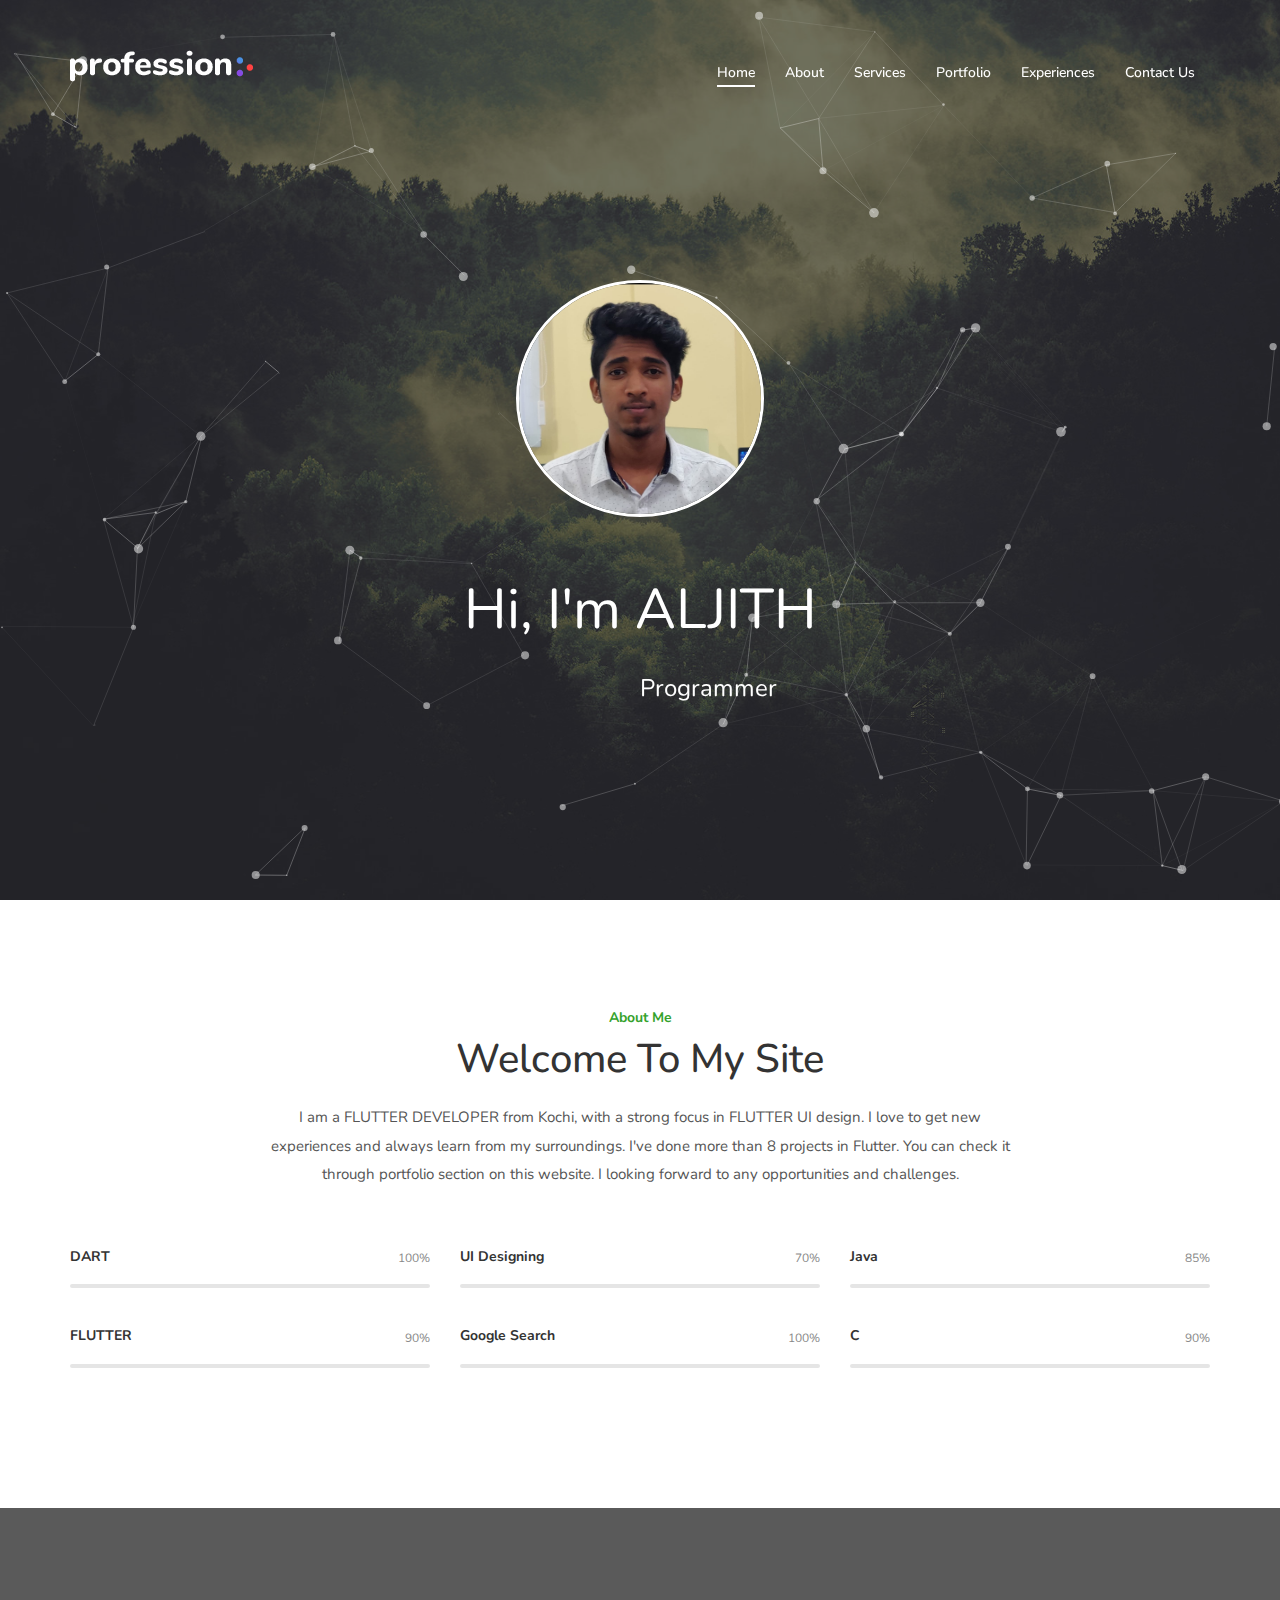
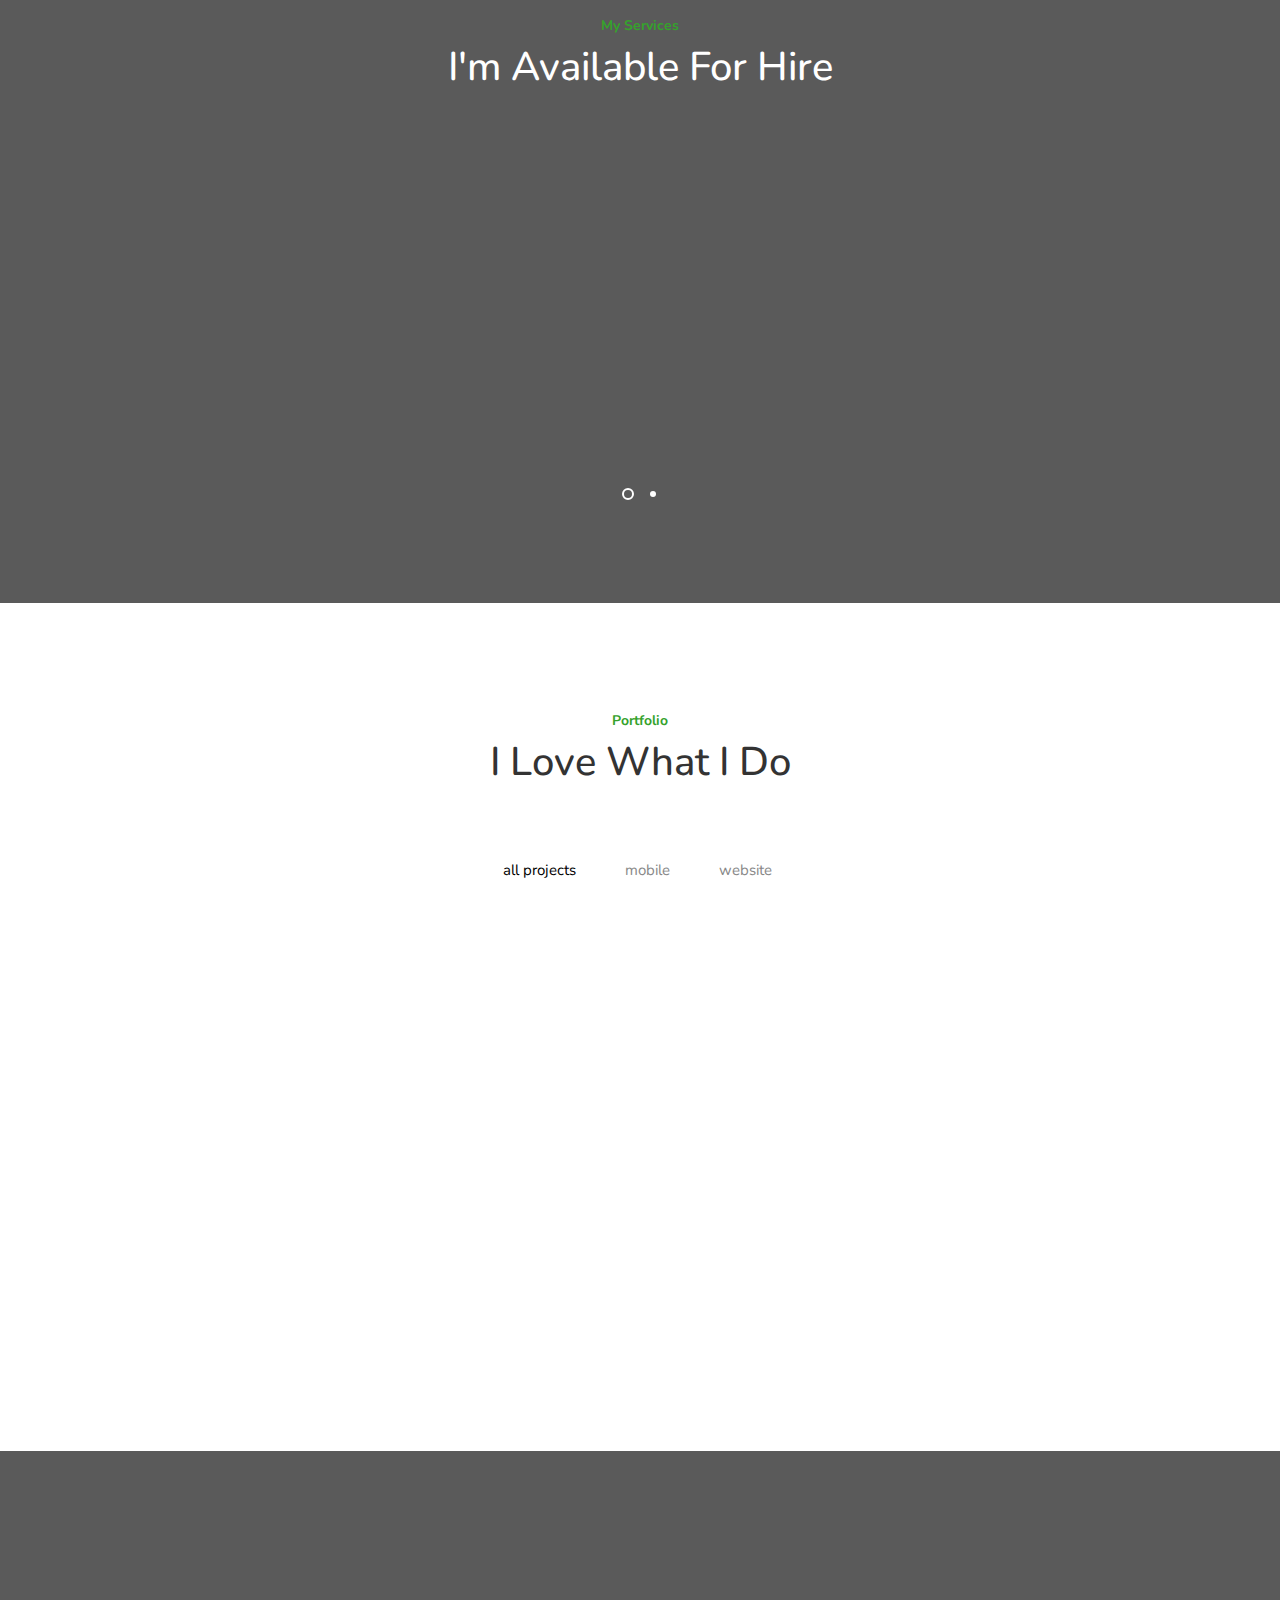
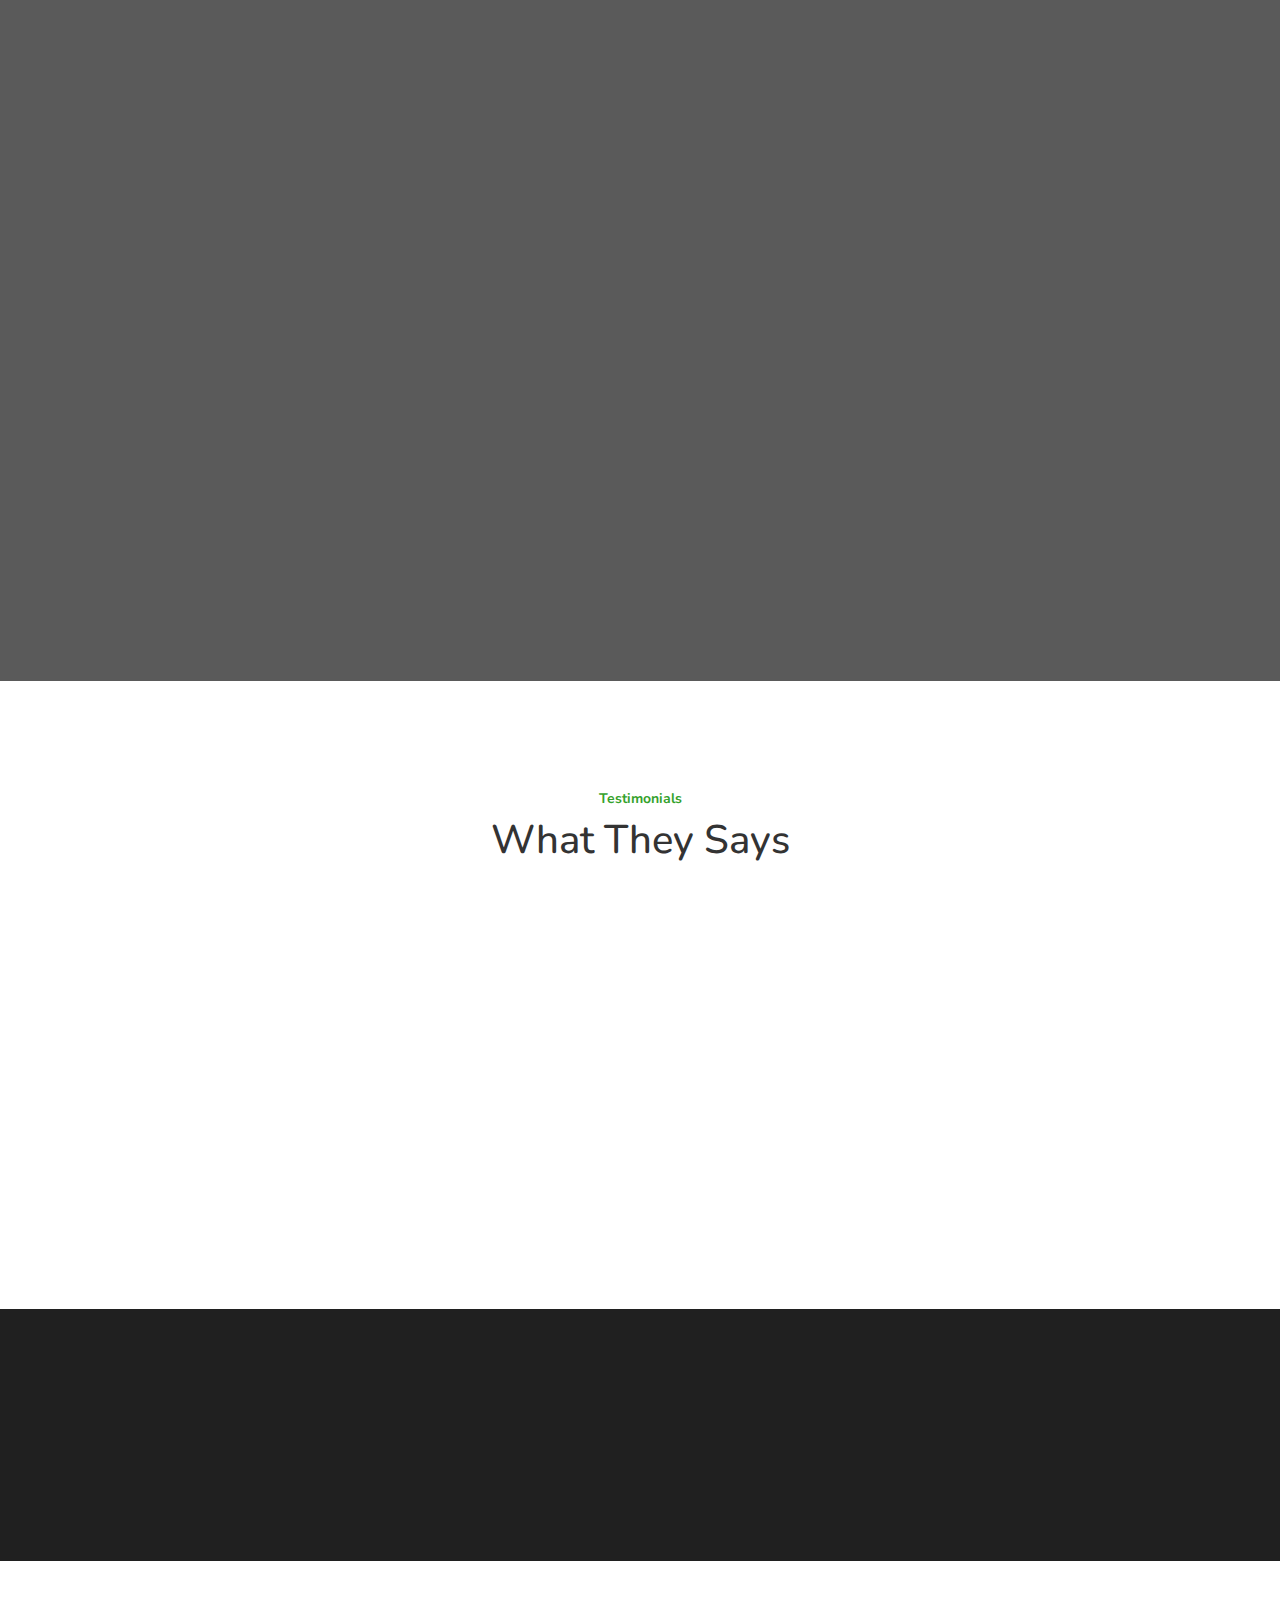
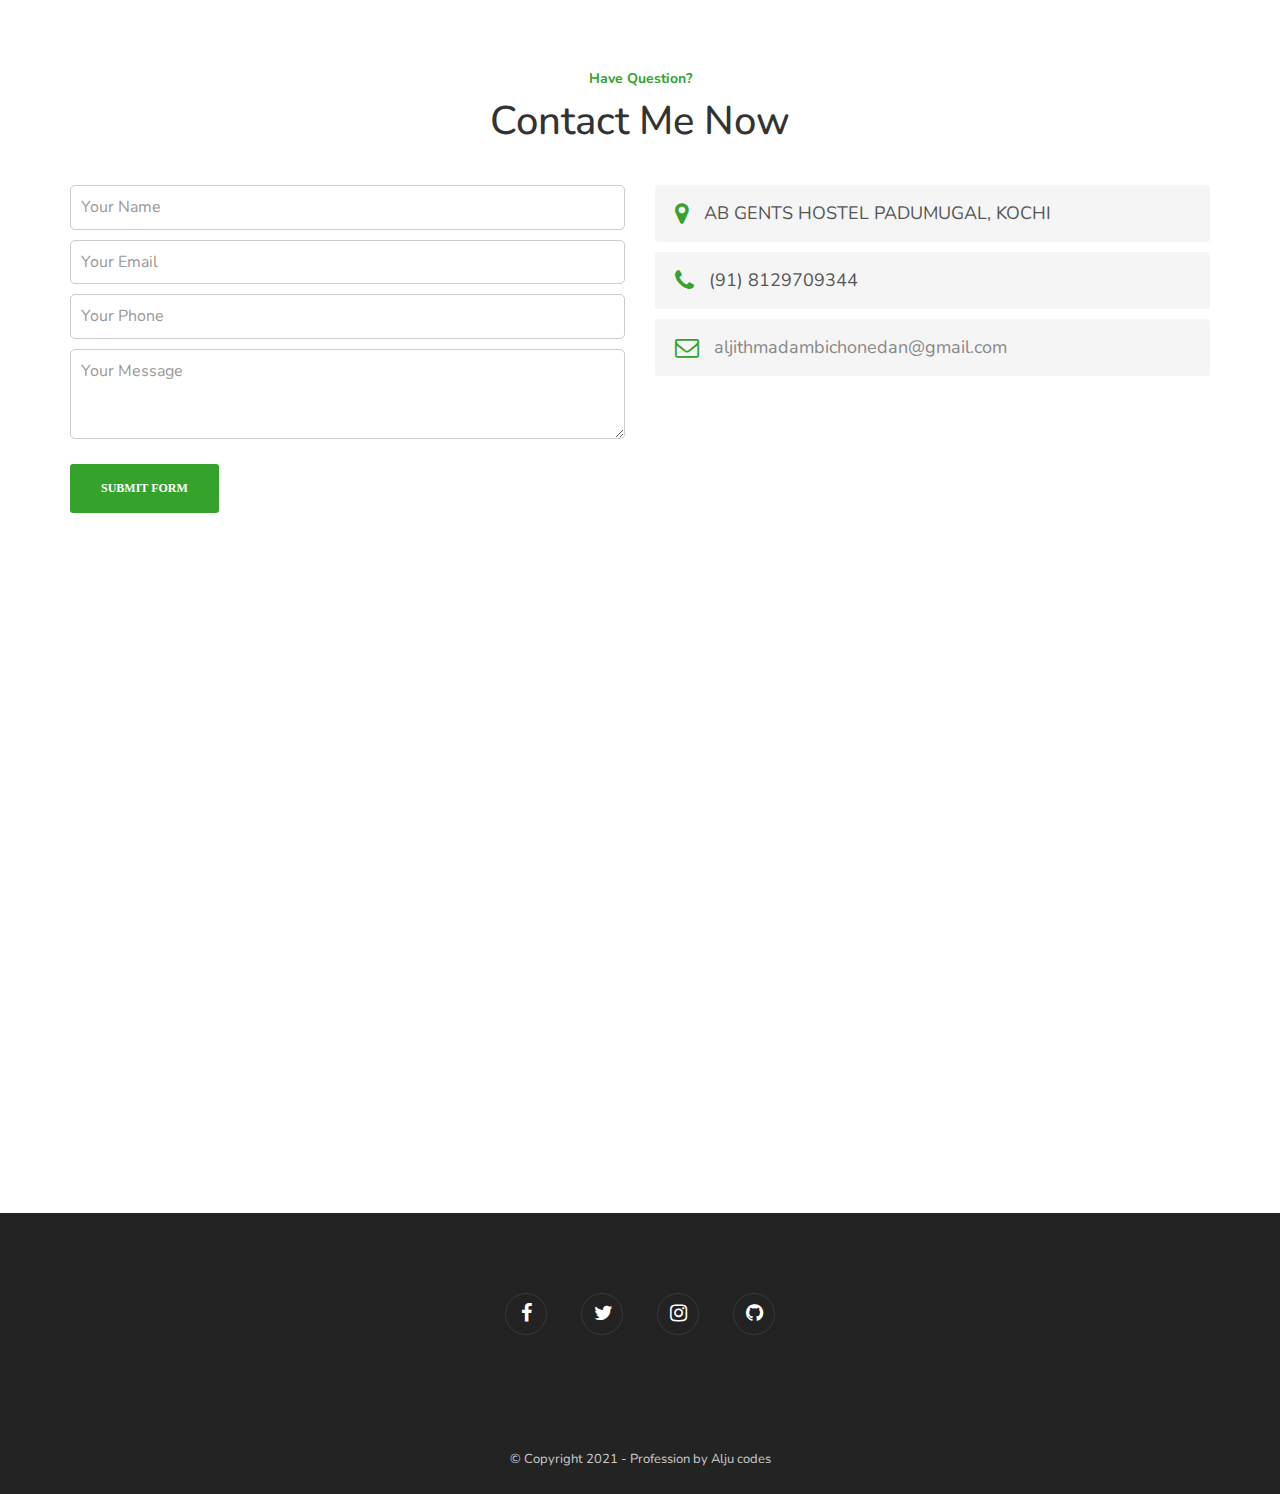
==== index.html @ 0efe213b "first commit" ====
<!DOCTYPE html>
<html lang="en">


<!-- Mirrored from www.designesia.com/themes/profession/index-2-particle.html by HTTrack Website Copier/3.x [XR&CO'2014], Wed, 29 Dec 2021 04:42:11 GMT -->

<head>
    <meta charset="utf-8">
    <title>Alju Codes</title>
    <link rel="shortcut-icon" href="favicon.ico">
    <meta name="viewport" content="width=device-width, initial-scale=1.0">
    <meta name="description" content="Profession is Personal Portfolio Template">
    <meta name="keywords"
        content="business, clean, contact form, corporate, cv, light, minimalist, modern, personal, personal profile, portfolio, resume, vcard, virtual card">
    <meta name="author" content="">
    <script src="formscript.js"></script>

    <!--[if lt IE 9]>
	<script src="js/html5shiv.js"></script>
	<![endif]-->

    <!-- CSS Files
    ================================================== -->
    <link rel="stylesheet" href="css/bootstrap.css" type="text/css">
    <link rel="stylesheet" href="css/animate.css" type="text/css">
    <link rel="stylesheet" href="css/owl.carousel.css" type="text/css">
    <link rel="stylesheet" href="css/magnific-popup.css" type="text/css">
    <link rel="stylesheet" href="css/style.css" type="text/css">

    <!-- background -->
    <link rel="stylesheet" href="css/bg.css" type="text/css">

    <!-- color scheme -->
    <link rel="stylesheet" href="css/colors/scheme-5.css" type="text/css">
</head>

<body id="homepage">

    <div id="wrapper">

        <!-- header begin -->
        <header>

            <div class="container">
                <div class="row">
                    <div class="col-md-12">
                        <!-- logo begin -->
                        <div id="logo">
                            <a href="#wrapper">
                                <img class="logo" src="images/logo-light.png" alt="">
                                <img class="logo-2" src="images/logo-dark.png" alt="">
                            </a>
                        </div>
                        <!-- logo close -->

                        <!-- small button begin -->
                        <span id="menu-btn"></span>
                        <!-- small button close -->

                        <!-- mainmenu begin -->
                        <nav>
                            <ul id="mainmenu">
                                <li><a class="active" href="#top">Home<span></span></a></li>
                                <li><a href="#section-about">About<span></span></a></li>
                                <li><a href="#section-services">Services<span></span></a></li>
                                <li><a href="#section-portfolio">Portfolio<span></span></a></li>
                                <li><a href="#section-experiences">Experiences<span></span></a></li>
                                <li><a href="#section-contact">Contact Us<span></span></a></li>
                            </ul>
                        </nav>

                    </div>
                    <!-- mainmenu close -->

                </div>
            </div>
        </header>
        <!-- header close -->

        <!-- content begin -->
        <div id="content" class="no-bottom no-top">
            <div id="top"></div>

            <!-- section begin -->
            <section id="section-hero-2" class="full-height relative no-top no-bottom text-light"
                data-stellar-background-ratio=".2">
                <div id="particles-js"></div>
                <div class="overlay-bg t50">
                    <div class="center-y fadeScroll relative text-center" data-scroll-speed="4">
                        <div class="container">
                            <div class="row">
                                <div class="col-md-8 col-md-offset-2">
                                    <div class="spacer-double"></div>
                                    <img src="images/misc/pic-profile-1.jpg" style="    height: 237px;
                                    width: 248px;" class="img-profile img-circle" alt="">
                                    <div class="spacer-double"></div>
                                    <h1 class="big">Hi, I'm ALJITH</h1>
                                    <div class="h2_s1 text-white mt10">
                                        <div class="typed-strings">

                                            <p>Programmer</p>

                                        </div>
                                        <!-- <div class="typed"></div> -->
                                    </div>
                                </div>
                            </div>
                        </div>
                    </div>
                </div>
            </section>
            <!-- section close -->

            <!-- skill percentage -->
            <!-- section begin -->
            <section id="section-about">
                <div class="container relative">
                    <div class="row">
                        <div class="col-md-12 text-center">
                            <h5><span class="id-color">About Me</span></h5>
                            <h2>Welcome To My Site</h2>
                        </div>
                        <div class="col-md-8 col-md-offset-2 text-center">
                            <p>I am a FLUTTER DEVELOPER from Kochi, with a strong focus in FLUTTER UI design. I love to
                                get new experiences and always learn from my surroundings. I've done more than 8
                                projects in Flutter. You can check it through portfolio section on
                                this website. I looking forward to any opportunities and challenges. </p>
                        </div>
                    </div>

                    <div class="spacer-single"></div>

                    <div class="row">
                        <div class="col-md-4">
                            <div class="skill-bar style-2">
                                <h5>DART</h5>
                                <div class="de-progress">
                                    <div class="value"></div>
                                    <div class="progress-bar" data-value="100%">
                                    </div>
                                </div>
                            </div>

                            <div class="skill-bar style-2">
                                <h5>FLUTTER</h5>
                                <div class="de-progress">
                                    <div class="value"></div>
                                    <div class="progress-bar" data-value="90%">
                                    </div>
                                </div>
                            </div>

                        </div>

                        <div class="col-md-4">
                            <div class="skill-bar style-2">
                                <h5>UI Designing</h5>
                                <div class="de-progress">
                                    <div class="value"></div>
                                    <div class="progress-bar" data-value="70%">
                                    </div>
                                </div>
                            </div>

                            <div class="skill-bar style-2">
                                <h5>Google Search</h5>
                                <div class="de-progress">
                                    <div class="value"></div>
                                    <div class="progress-bar" data-value="100%">
                                    </div>
                                </div>
                            </div>

                        </div>

                        <div class="col-md-4">
                            <div class="skill-bar style-2">
                                <h5>Java</h5>
                                <div class="de-progress">
                                    <div class="value"></div>
                                    <div class="progress-bar" data-value="85%">
                                    </div>
                                </div>
                            </div>

                            <div class="skill-bar style-2">
                                <h5>C</h5>
                                <div class="de-progress">
                                    <div class="value"></div>
                                    <div class="progress-bar" data-value="90%">
                                    </div>
                                </div>
                            </div>

                        </div>
                    </div>
                </div>
            </section>
            <!-- section close -->
            <!-- what do i do  -->
            <!-- section begin -->
            <section id="section-services" class="no-top no-bottom text-light index-2"
                data-stellar-background-ratio=".2">
                <div class="overlay-solid">
                    <div class="overlay-bg t70">
                        <div class="container">

                            <div class="row">
                                <div class="col-md-12 text-center">
                                    <h5><span class="id-color">My Services</span></h5>
                                    <h2>I'm Available For Hire</h2>

                                    <div id="carousel-3" class="sequence" data-anim="fadeInUp">

                                        <!-- feature box begin -->
                                        <div class="feature-box col-md-4 carousel-item sq-item wow">
                                            <div class="inner">
                                                <i class="icon_lightbulb_alt id-color"></i>
                                                <div class="text">
                                                    <h3>Design</h3>
                                                    I try to make beautifull and user friendly UI design and i usualy
                                                    make a UI that even a illiterate person can use the apps without
                                                    confusion
                                                </div>
                                            </div>
                                        </div>
                                        <!-- feature box close -->

                                        <!-- feature box begin -->
                                        <div class="feature-box col-md-4 carousel-item sq-item wow">
                                            <div class="inner">
                                                <i class="icon_datareport id-color"></i>
                                                <div class="text">
                                                    <h3>Programming</h3>
                                                    Creating User Friendly apps with full feautres of a ios and androin
                                                    OS . Providing Google firestore service as a Backend to faster
                                                    Services
                                                </div>
                                            </div>
                                        </div>
                                        <!-- feature box close -->



                                        <!-- feature box begin -->
                                        <div class="feature-box col-md-4 carousel-item sq-item wow">
                                            <div class="inner">
                                                <i class="icon_tag_alt id-color"></i>
                                                <div class="text">
                                                    <h3>Branding</h3>
                                                    The influence of our Brand on kerala tech industry is pretty good .
                                                    we have strong instagram community . We will help you :)
                                                </div>
                                            </div>
                                        </div>
                                        <!-- feature box close -->

                                        <!-- feature box begin -->
                                        <div class="feature-box col-md-4 carousel-item sq-item wow">
                                            <div class="inner">
                                                <i class="icon_pencil-edit id-color"></i>
                                                <div class="text">
                                                    <h3>Development</h3>
                                                    Code we write will be documented enough . so that any other
                                                    progammers can read it and start editing in future use cases
                                                </div>
                                            </div>
                                        </div>
                                        <!-- feature box close -->

                                        <!-- feature box begin -->
                                        <div class="feature-box col-md-4 carousel-item sq-item wow">
                                            <div class="inner">
                                                <i class="icon_search id-color"></i>
                                                <div class="text">
                                                    <h3>SEO</h3>
                                                    SEO, practice of increasing the quantity and quality of traffic to
                                                    your website through organic search engine results
                                                </div>
                                            </div>
                                        </div>
                                        <!-- feature box close -->

                                    </div>
                                </div>
                            </div>
                        </div>
                    </div>
                </div>
            </section>
            <!-- section close -->

            <!-- section begin -->
            <section id="section-portfolio">
                <div class="container">

                    <!-- portfolio filter begin -->
                    <div class="row">

                        <div class="col-md-12 text-center">
                            <h5><span class="id-color">Portfolio</span></h5>
                            <h2>I Love What I Do</h2>
                        </div>

                        <div class="col-md-12 text-center mt50">
                            <ul id="filters">
                                <li><a href="#" data-filter="*" class="selected">all projects</a></li>
                                <!-- <li><a href="#" data-filter=".illustration">illustration</a></li> -->
                                <li><a href="#" data-filter=".mobile">mobile</a></li>
                                <!-- <li><a href="#" data-filter=".photography">photography</a></li> -->
                                <li><a href="#" data-filter=".website">website</a></li>
                            </ul>




                            <div id="gallery"
                                class="gallery full-gallery de-gallery pf_full_width pf_3_cols grid sequence">

                                <!-- gallery item -->
                                <div class="item mobile gallery-item">
                                    <div class="picframe wow">
                                        <a class="" href="https://github.com/AljuCodes/expenszio">
                                            <span class="overlay">
                                                <span class="pf_text">
                                                    <span class="project-name">Personal expense tracker</span>
                                                </span>
                                            </span>
                                            <img src="images/portfolio/pf%20(1).jpg" alt="" />
                                        </a>
                                    </div>
                                </div>
                                <!-- close gallery item -->

                                <!-- gallery item -->
                                <div class="item photography gallery-item">
                                    <div class="picframe wow">
                                        <a class="image" href="images/portfolio/pf%20(2).jpg">
                                            <span class="overlay">
                                                <span class="pf_text">
                                                    <span class="project-name">Project Name</span>
                                                </span>
                                            </span>
                                            <img src="images/portfolio/pf%20(2).jpg" alt="" />
                                        </a>
                                    </div>
                                </div>
                                <!-- close gallery item -->

                                <!-- gallery item -->
                                <div class="item illustration gallery-item">
                                    <div class="picframe wow">
                                        <a class="image-popup" href="images/portfolio/pf%20(3).jpg">
                                            <span class="overlay">
                                                <span class="pf_text">
                                                    <span class="project-name">Project Name</span>
                                                </span>
                                            </span>
                                            <img src="images/portfolio/pf%20(3).jpg" alt="" />
                                        </a>
                                    </div>
                                </div>
                                <!-- close gallery item -->

                                <!-- gallery item -->
                                <div class="item photography illustration mobile gallery-item">
                                    <div class="picframe wow">
                                        <a class="image-popup" href="images/portfolio/pf%20(4).jpg">
                                            <span class="overlay">
                                                <span class="pf_text">
                                                    <span class="project-name">Contact Me</span>
                                                </span>
                                            </span>
                                            <img src="images/portfolio/pf%20(4).jpg" alt="" />
                                        </a>
                                    </div>
                                </div>
                                <!-- close gallery item -->

                                <!-- gallery item -->
                                <div class="item photography mobile  gallery-item">
                                    <div class="picframe wow">
                                        <a class="image" href="https://github.com/AljuCodes/todo_with_sqflite">
                                            <span class="overlay">
                                                <span class="pf_text">
                                                    <span class="project-name">Todo List</span>
                                                </span>
                                            </span>
                                            <img src="images/portfolio/pf%20(5).jpg" alt="" />
                                        </a>
                                    </div>
                                </div>
                                <!-- close gallery item -->

                                <!-- gallery item -->
                                <div class="item mobile  gallery-item">
                                    <div class="picframe wow">
                                        <a class="image" href="https://github.com/AljuCodes/deli_meals">
                                            <span class="overlay">
                                                <span class="pf_text">
                                                    <span class="project-name">Food Chooser</span>
                                                </span>
                                            </span>
                                            <img src="images/portfolio/pf%20(6).jpg" alt="" />
                                        </a>
                                    </div>
                                </div>
                                <!-- close gallery item -->

                            </div>
                        </div>
                        <!-- portfolio filter close -->

                    </div>

                </div>


            </section>
            <!-- section close -->

            <!-- section begin -->
            <section id="section-experiences" class="no-top no-bottom text-light index-2"
                data-stellar-background-ratio=".2">
                <div class="overlay-solid">
                    <div class="overlay-bg t70">
                        <div class="container">

                            <div class="row">
                                <div class="col-md-6">
                                    <div class="padding20 wow fadeInRight">
                                        <h2>Experiences</h2>
                                        <div class="exp-box">
                                            <h5>2021 - now</h5>
                                            <h3>Fulltime Freelancer</h3>
                                            <p>I am currently working as freelancer in flutter Development , i completed
                                                a e-commerce website using firebase rest API it have authentication
                                                mechanism which even check for cached login data </p>
                                        </div>
                                        <div class="exp-box">
                                            <h5>2018 - 2020</h5>
                                            <h3>Front end android developer</h3>
                                            <p>started learning developing front end of native android with java ,
                                                created small application learning different layout and positioning of
                                                element with XML file</p>
                                        </div>

                                    </div>
                                </div>

                                <div class="col-md-6">
                                    <div class="padding20 wow fadeInRight" data-wow-delay=".25s">
                                        <h2>Education</h2>

                                        <div class="exp-box">
                                            <h5>2021</h5>
                                            <h3>high school graduate in Computer Science</h3>
                                            <p>lerned cpp and html and css php and sql , learned AP Science and MATHS
                                                graduated high school with 89% in stem subjects, meet different people
                                                and learned to understand different culutre and learn form people who
                                                came from differnt background and ideologies</p>
                                        </div>
                                        <div class="exp-box">
                                            <h5>2018</h5>
                                            <h3>Higher Secondary School Trikkur</h3>
                                            <p>lerned about html and basic science i was highest ranking NCC cadet in
                                                the school . who has the position of leading 100 junior cadets and make
                                                them learn parading and other military activities </p>
                                        </div>
                                    </div>
                                </div>

                            </div>
                        </div>
                    </div>
                </div>
            </section>
            <!-- section close -->

            <!-- section begin -->
            <section id="section-testimonial">
                <div class="container">

                    <div class="row">
                        <div class="col-md-12 text-center">
                            <h5><span class="id-color">Testimonials</span></h5>
                            <h2>What They Says</h2>
                        </div>


                        <div id="testimonial-carousel" class="de_carousel sequence" data-wow-delay=".3s">

                            <div class="col-md-6 item sq-item wow">
                                <div class="de_testi opt-2">
                                    <blockquote>
                                        <div class="de_testi_by">
                                            <img src="images/people/1.jpg" class="img-circle" alt="">
                                            <span>Miraas, django dev</span>
                                        </div>
                                        <p>"He is hard working , trustable friend and good programmer who reason with
                                            any problem and find its solution without losing his shit "</p>
                                    </blockquote>
                                </div>
                            </div>

                            <div class="col-md-6 item sq-item wow">
                                <div class="de_testi opt-2">
                                    <blockquote>
                                        <div class="de_testi_by">
                                            <img src="images/people/2.jpg" class="img-circle" alt="">
                                            <span>Lukman, Mern Dev</span>
                                        </div>
                                        <p>"His work is solid and profesional
                                            his deep understanding in java makes him pretty good native androind "</p>
                                    </blockquote>
                                </div>
                            </div>
                            <div class="col-md-6 item sq-item wow">
                                <div class="de_testi opt-2">
                                    <blockquote>
                                        <div class="de_testi_by">
                                            <img src="images/people/3.jpg" class="img-circle" alt="">
                                            <span>Arun, Flutter Dev</span>
                                        </div>
                                        <p>"Amazing person to work with
                                            quirky behaviour and simple personality with spectacular knowledge in
                                            flutter UI and framework as a whole"</p>
                                    </blockquote>
                                </div>
                            </div>
                        </div>
                    </div>
                </div>
            </section>
            <!-- section close -->
            <!-- hours of work -->
            <!-- section begin -->
            <section id="section-fun-facts" class="pt60 pb60 text-light" data-bgcolor="#202020">
                <div class="container">

                    <div class="row">
                        <div class="col-md-3 wow fadeIn" data-wow-delay="0">
                            <div class="de_count">
                                <h3 class="timer" data-to="720" data-speed="2500">0</h3>
                                <span>Hours of Works</span>
                            </div>
                        </div>

                        <div class="col-md-3 wow fadeIn" data-wow-delay=".25s">
                            <div class="de_count">
                                <h3 class="timer" data-to="8" data-speed="2500">7</h3>
                                <span>Projects Done</span>
                            </div>
                        </div>
                        <div class="col-md-3 wow fadeIn" data-wow-delay="0">
                            <div class="de_count">
                                <h3 class="timer" data-to="0" data-speed="2500">0</h3>
                                <span>satisfied customers</span>
                            </div>
                        </div>
                        <div class="col-md-3 wow fadeIn" data-wow-delay="0">
                            <div class="de_count">
                                <h3 class="timer" data-to="12" data-speed="2500">0</h3>
                                <span> github stars</span>
                            </div>
                        </div>
                    </div>
                </div>
            </section>
            <!-- section close -->
            <!-- form -->
            <!-- section begin -->
            <section id="section-contact" class="no-bg">
                <div class="container">
                    <div class="row">
                        <div class="col-md-12 text-center">
                            <h5><span class="id-color">Have Question?</span></h5>
                            <h2>Contact Me Now</h2>
                        </div>

                        <div class="col-md-6">
                                <form name="contactForm" id='contact_form' class="s3" method="post" action='https://www.designesia.com/themes/profession/email.php'>
                                   
                                        <div class="field-set">
                                            <input type='text' name='name' id='name' class="form-control" placeholder="Your Name">
                                        </div>

                                        <div class="field-set">
                                            <input type='text' name='email' id='email' class="form-control" placeholder="Your Email">
                                        </div>

                                        <div class="field-set">
                                            <input type='text' name='phone' id='phone' class="form-control" placeholder="Your Phone">
                                        </div>
										
                                        <div class="field-set">
                                            <textarea name='message' id='message' class="form-control" placeholder="Your Message"></textarea>
                                        </div>
											
										<div class="spacer-half"></div>
										
                                        <div id='submit'>
                                            <input type='submit' id='send_message' value='Submit Form' class="btn btn-custom color-2">
                                        </div>
                                        <div id='mail_success' class='success'>Your message has been sent successfully.</div>
                                        <div id='mail_fail' class='error'>Sorry, error occured this time sending your message.</div>
                                   
                                </form>
                            </div>
						
                            <div class="col-md-6">
                                <address>
                                    <span><i class="fa fa-map-marker fa-lg"></i>AB GENTS HOSTEL PADUMUGAL, KOCHI</span>
                                    <span><i class="fa fa-phone fa-lg"></i>(91) 8129709344</span>
                                    <span><i class="fa fa-envelope-o fa-lg"></i><a
                                            href="mailto:aljithmadambichonedan@gmail.com">aljithmadambichonedan@gmail.com</a></span>
                                    <!-- <span><i class="fa fa-file-pdf-o fa-lg"></i><a href="#">Download Resume</a></span> -->
                                </address>
                            </div>
                    </div>

                </div>
            </section>

            <!-- map -->
            <!-- section begin -->
            <section id="section-map" class="map-container no-top no-bottom" aria-label="map-container">
                <iframe
                    src="https://www.google.com/maps/embed?pb=!1m18!1m12!1m3!1d1168.1238047549402!2d76.33618632071506!3d10.009914101108897!2m3!1f0!2f0!3f0!3m2!1i1024!2i768!4f13.1!3m3!1m2!1s0x3b080cf248d91115%3A0xbb89ce2570903b1f!2sAB%20Gents%20Hostel!5e0!3m2!1sen!2sin!4v1640758888763!5m2!1sen!2sin"
                    width="600" height="450" style="border:0;" allowfullscreen="" loading="lazy"></iframe>
            </section>
            <!-- section close -->


        </div>
        <!-- content close -->
        <!-- social media link -->
        <!-- footer begin -->
        <footer>
            <div class="container text-center text-light">
                <div class="row">
                    <div class="col-md-12">
                        <div class="social-icons big">
                            <a href="https://www.facebook.com/aljith.chonedan"><i class="fa fa-facebook fa-lg"></i></a>
                            <a href="https://twitter.com/alju69420"><i class="fa fa-twitter fa-lg"></i></a>
                            <a href="https://www.instagram.com/programmers_kerala/"><i
                                    class="fa fa-instagram fa-lg"></i></a>
                            <a href="https://github.com/aljuCodes"><i class="fa fa-github fa-lg"></i></a>

                        </div>
                    </div>
                </div>
            </div>

            <div class="subfooter">
                <div class="container text-center">
                    <div class="row">
                        <div class="col-md-12">
                            &copy; Copyright 2021 - Profession by Alju codes
                        </div>
                    </div>
                </div>
            </div>
        </footer>
        <!-- footer close -->

        <a href="#" id="back-to-top"></a>
        <div id="preloader">
            <div class="s1">
                <span></span>
                <span></span>
            </div>
        </div>
    </div>



    <!-- Javascript Files
    ================================================== -->

    <script src="js/jquery.min.js"></script>
    <script src="js/bootstrap.min.js"></script>
    <script src="js/jquery.isotope.min.js"></script>
    <script src="js/easing.js"></script>
    <script src="js/owl.carousel.js"></script>
    <script src="js/jquery.countTo.js"></script>
    <script src="js/validation.js"></script>
    <script src="js/wow.min.js"></script>
    <script src="js/jquery.magnific-popup.min.js"></script>
    <script src="js/enquire.min.js"></script>
    <script src="js/jquery.stellar.min.js"></script>
    <script src="js/jquery.plugin.js"></script>
    <script src="js/typed.js"></script>
    <script src="js/typed-custom.js"></script>
    <script src="js/particles.js"></script>
    <script src="js/app.js"></script>
    <script src="js/designesia.js"></script>

</body>


<!-- Mirrored from www.designesia.com/themes/profession/index-2-particle.html by HTTrack Website Copier/3.x [XR&CO'2014], Wed, 29 Dec 2021 04:42:29 GMT -->

</html>
---- css/style.css ----
/* ================================================== */


/* Profession
/* created by designesia

* body
* header
	* subheader
* navigation
* content
* section
* footer
* sidebar
* blog
* products
* contact
* coming soon page
* elements
	* address
	* border
	* box icon
	* breadcrumb
	* button and link
	* columns
	* counter
	* divider
	* dropcap
	* heading
	* icon font
	* list
	* map
	* package
	* page heading
	* pagination
	* pricing
	* preloader
	* progress bar
	* social icons
	* spacer
	* tabs
	* team
	* testimonial
* plugin
* media query
*/

@charset "utf-8";

/* ================================================== */


/* import custom fonts */


/* ================================================== */

@import url('https://fonts.googleapis.com/css?family=Nunito:300,300i,400,400i,600,600i,700,700i,800,800i,900,900i|Nunito:300,300i,400,400i,500,500i,700');
@import url('https://fonts.googleapis.com/css?family=Montserrat:600,700,800,900');

/* ================================================== */


/* import fonts icon */


/* ================================================== */

@import url("../fonts/font-awesome/css/font-awesome.css");
@import url("../fonts/elegant_font/HTML_CSS/style.css");
@import url("../fonts/et-line-font/style.css");

/* ================================================== */


/* body */


/* ================================================== */

html {
	overflow-x: hidden;
	padding: 0;
	margin: 0;
	background: #fff;
}
body {
	font-family: "Nunito", Arial, Helvetica, sans-serif;
	font-size: 15px;
	font-weight: 400;
	background: #555;
	color: #ddd;
	line-height: 1.9em;
	padding: 0;
	display: none;
}
body.boxed {
	margin: 30px;
	overflow: hidden;
	border:solid 1px #eee;
}
body.de_light {
	color: #555;
}
#wrapper {
	overflow: hidden;
}
.de-navbar-left #wrapper {
	overflow: visible;
}

/* ================================================== */


/*  header	*/


/* ================================================== */

header {
	width: 100%;
	height: 70px;
	position: absolute;
	top: 30px;
	left: 0;
	z-index: 1000;
	background: #333333;
}
header .info {
	display: none;
	color: #fff;
	padding: 10px 0 10px 0;
	width: 100%;
	z-index: 100;
	background: #242424;
}
header .info .col {
	display: inline-block;
	font-size: 12px;
}
header .info .col {
	padding-right: 30px;
}
header .info .col:last-child {
	padding-right: 0px;
}
header .info i {
	font-size: 14px;
	margin-right: 15px;
}
header .info .social.col {
	border: none;
}
header .info .social i {
	color: #fff;
	font-size: 14px;
	display: inline-block;
	float: none;
	padding: 0 10px 0 10px;
	margin: 0;
}
header .info strong {
	font-size: 12px;
}
header.header-bg {
	background: rgba(0, 0, 0, 0.5);
}
header.transparent {
	background: rgba(0, 0, 0, 0.0);
}
body:not(.side-layout) header:not(.smaller):not(.header-mobile).header-light.transparent {
	background: rgba(255, 255, 255, 0.0);
}
header:not(.header-mobile).autoshow {
	top: -120px;
	height: 70px !important;
}
header:not(.header-mobile).autoshow.scrollOn, header:not(.header-mobile).autoshow.scrollOff {
	-o-transition: .5s;
	-ms-transition: .5s;
	-moz-transition: .5s;
	-webkit-transition: .5s;
	transition: .5s;
	outline: none;
}
header:not(.header-mobile).autoshow.scrollOn {
	top: 0;
}
header:not(.header-mobile).autoshow.scrollOff {
	top: -120px;
}
header div#logo {
	display: inline-block;
	height: 100%;
	float: left;
	font-family: "Oswald", sans-serif;
	font-size: 72px;
	color: white;
	font-weight: 400;
	line-height: 60px;
	-webkit-transition: all 0.3s;
	-moz-transition: all 0.3s;
	-ms-transition: all 0.3s;
	-o-transition: all 0.3s;
	transition: all 0.3s;
}
header .logo-2 {
	display: none;
}
header .logo-scroll {
	display: none;
}
header .logo, header .logo-2{
	font-family:"Nunito";
	color:#fff;
	font-size:40px;
	font-weight:300;
}
header .logo-2{
	color:#333;
}
header nav {
	float: right;
}
header nav a {
	-webkit-transition: all 0.3s;
	-moz-transition: all 0.3s;
	-ms-transition: all 0.3s;
	-o-transition: all 0.3s;
	transition: all 0.3s;
}
header nav a:hover {
	color: #555;
}
header.smaller #mainmenu a {
	padding-top: 18px;
	padding-bottom: 18px;
}
header.smaller #mainmenu a {
	padding-top: 18px;
	padding-bottom: 18px;
}
header.smaller #mainmenu li li a {
	padding-top: 2px;
	padding-bottom: 2px;
}
header.smaller #mainmenu ul {
	top: 70px;
}
header.smaller #mainmenu ul ul {
	top: 0px;
}
header.smaller {
	height: 70px;
	background: rgba(50, 50, 50, .95);
	position: fixed;
	top: 0px;
	border-bottom:solid 1px rgba(0,0,0,.1);
	/*-webkit-box-shadow: 8px 8px 40px 0px rgba(0,0,0,0.3);
	-moz-box-shadow: 8px 8px 40px 0px rgba(0,0,0,0.3);
	box-shadow: 8px 8px 40px 0px rgba(0,0,0,0.3);
	*/
}
header.smaller .btn-rsvp {
	height: 100px;
	padding-top: 55px;
}
.boxed header.smaller {
	margin-top: 0px;
}
header.smaller div#logo {
	line-height: 48px;
}
header.smaller.scroll-light {
	background: #fff;
}
header:not(.header-light).smaller.scroll-light div#logo .logo {
	display: none;
}
header.smaller.scroll-light div#logo .logo-2 {
	display: inline-block;
}
header.smaller.scroll-light div#logo .logo-scroll {
	display: inline-block;
}
header.smaller.scroll-light #mainmenu a, header.header-mobile.header-light #mainmenu a {
	color: #333;
}
header.smaller.scroll-light #mainmenu li li a {
	color: #fff;
}
header.smaller.header-light div#logo .logo {
	display: none;
}
.logo-smaller div#logo {
	width: 150px;
	height: 30px;
	line-height: 65px;
	font-size: 30px;
}
.logo-smaller div#logo img {
	line-height: 75px;
	font-size: 30px;
}
.logo-smaller div#logo .logo-1 {
	display: none;
}
.logo-smaller div#logo .logo-2 {
	display: inline-block;
}
.logo-small {
	margin-bottom: 20px;
}
header.de_header_2 {
	height: 125px;
}
header.de_header_2.smaller {
	height: 70px;
}
header.de_header_2.smaller .info {
	position: absolute;
	opacity: 0;
	z-index: -1;
}
.de-navbar-left {
	background: #151618;
}
.de-navbar-left #logo {
	padding: 40px;
	text-align: center;
	width: 100%;
}
.de-navbar-left header {
	position: relative;
	display: block;
	width: 100%;
	height: 100%;
	left: 0;
	background: none;
	padding: 30px;
	padding-right: 20px;
}
.de-navbar-left header #mainmenu {
	float: none;
	margin: 0;
	padding: 0;
}
.de-navbar-left header #mainmenu>li {
	display: block;
	margin: 0;
	float: none;
	text-align: center;
	font-family: "Montserrat";
	letter-spacing: 5px;
	font-size: 14px;
	padding: 0;
	padding-top: 10px;
	padding-bottom: 10px;
	border-bottom: solid 1px rgba(255, 255, 255, .1);
}
.de_light.de-navbar-left header #mainmenu>li {
	border-bottom: solid 1px rgba(0, 0, 0, .05);
}
.de-navbar-left header #mainmenu>li>a {
	padding: 0;
	opacity: .5;
}
.de_light.de-navbar-left header #mainmenu>li>a {
	color: #222;
}
.de-navbar-left header #mainmenu>li a:hover {
	opacity: 1;
}
.de-navbar-left header #mainmenu>li>a:after {
	content: none;
}
.de-navbar-left header nav {
	float: none;
}

/* subheader */

#subheader {
	padding: 180px 0 40px 0;
	text-align: center;
	overflow: hidden;
}
#subheader .wrap {
	padding: 180px 0 40px 0;
	background: rgba(30, 30, 30, .5);
}
.de-navbar-left #subheader {
	padding-bottom: 120px;
}
#subheader h1 {
	color: #eceff3;
	margin-top: 80px;
	font-size: 32px;
	text-transform: uppercase;
	font-weight: 600;
}
#subheader h2 {
	position: relative;
	z-index: 10;
}
#subheader span {
	letter-spacing: 2px;
	display: inline-block;
	font-size: 15px;
	margin-top: 88px;
	color: #fff;
}
#subheader .crumb {
	font-size: 10px;
	letter-spacing: 3px;
	margin-top: 20px;
	color: #fff;
}
#subheader .small-border-deco {
	display: block;
	margin: 0 auto;
	margin-top: 20px;
	width: 100%;
	height: 1px;
	background: rgba(255, 255, 255, .1);
}
#subheader .small-border-deco span {
	display: block;
	margin: 0 auto;
	height: 2px;
	width: 100px;
}
#subheader.dark {
	background: #202220;
	color: #ccc;
}
#subheader.dark h2, #subheader.dark h3 {
	color: #fff;
}
#subheader.dark h2 {
	font-size: 48px;
}
.de-navbar-left.de_light #subheader h1 {
	color: #222;
}

/* ================================================== */


/* navigation */


/* ================================================== */

#mainmenu {
	font-family: "Nunito";
	float: right;
	font-size: 14px;
	font-weight: 500;
}
#mainmenu ul {
	float: right;
	margin: 0px 0px;
	padding: 0px 0px;
	height: 30px;
}
#mainmenu li {
	margin: 0px 0px;
	padding: 0px 0px;
	float: left;
	display: inline;
	list-style: none;
	position: relative;
}
#mainmenu a {
	display: inline-block;
	padding: 25px 15px 25px 15px;
	line-height: 35px;
	text-decoration: none;
	color: #fff;
	text-align: center;
	outline: none;
}
#mainmenu a span{
	height:2px;
	display:block;
	background:#fff;
	margin-top:-5px;
	width:0;
}
#mainmenu a.active span{
	width:100%;
}
.header-light #mainmenu>li>a {
	color: #222;
}
#mainmenu li a:after {
	float: right;
	position: relative;
	font-family: "FontAwesome";
	content: "\f111";
	font-size: 6px;
	margin-left: 20px;
	margin-top: 0px;
	color: #f7c51e;
}
#mainmenu li:last-child a:after {
	display: none;
}
#mainmenu.no-separator li a:after {
	font-size: 0px;
}
#mainmenu.line-separator li a:after {
	content: "/";
	font-size: 14px;
}
#mainmenu.circle-separator li a:after {
	content: "\f10c";
	font-size: 9px;
}
#mainmenu.strip-separator li a:after {
	content: "\f068";
	font-size: 9px;
}
#mainmenu.plus-separator li a:after {
	content: "\f067";
	font-size: 11px;
}
#mainmenu.square-separator li a:after {
	content: "\f096";
	font-size: 11px;
}
#mainmenu.heart-separator li a:after {
	content: "\f004";
	font-size: 8px;
}
#mainmenu li li {
	font-weight: normal;
	border-bottom: solid 1px #333;
}
#mainmenu li li:last-child {
	border-bottom: none;
}
#mainmenu li li a {
	padding: 2px 15px 2px 15px;
	background: #222327;
	border-top: none;
	color: #ccc;
	width: 100%;
	border-left: none;
	text-align: left;
}
#mainmenu li li a:hover {
	color: #111;
}
#mainmenu li li a:after {
	content: none;
}
#mainmenu li li li a {
	padding: 2px 15px 2px 15px;
	background: #222327;
}
#mainmenu li li a:hover, #mainmenu ul li:hover>a {
	color: #111;
	background: #1a8b49;
}
#mainmenu li ul {
	width: 210px;
	height: auto;
	position: absolute;
	top: 79px;
	left: 0px;
	z-index: 10;
	visibility: hidden;
	opacity: 0;
}
#mainmenu li li {
	display: block;
	float: none;
	text-transform: none;
}
#mainmenu li>ul {
	margin-top: 30px;
}
#mainmenu li:hover>ul {
	visibility: visible;
	opacity: 1;
	margin-top: 0px;
}
#mainmenu li ul ul {
	left: 100%;
	top: 0px;
}
#mainmenu li ul ul li a {
	background: #202020;
}
#mainmenu li:hover>ul {
	color: #1a8b49;
}
#mainmenu select {
	padding: 10px;
	height: 36px;
	font-size: 14px;
	border: none;
	background: #ff4200;
	color: #eceff3;
}
#mainmenu select option {
	padding: 10px;
}
#mainmenu .btn-type {
	padding: 0;
	margin: 0;
}
#mainmenu .btn-type a {
	background: #eee;
	padding: 0;
	margin: 0;
}

/* menu toggle for mobile */

#menu-btn {
	display: none;
	float: right;
	margin-top: 0px;
	width: 36px;
	height: 36px;
	padding: 6px;
	text-align: center;
	cursor: pointer;
}
#menu-btn:before {
	font-family: FontAwesome;
	content: "\f0c9";
	font-size: 24px;
}
#menu-btn:hover {
	background: #fff;
}
#menu-btn:hover:before {
	color: #222;
}
header.header-mobile.header-light, header.header-mobile.header-light #menu-btn, header.header-mobile.header-light #menu-btn:hover {
	background: none;
}
header.header-mobile.header-light #menu-btn {
	color: #222;
}

/* ================================================== */


/* content */


/* ================================================== */

#content {
	width: 100%;
	background: #fff;
	padding: 90px 0 90px 0;
	z-index: 100;
}
.de_light #content {
	background: #ffffff;
}
#content {
	background: #18191b;
}

/* ================================================== */


/* section */


/* ================================================== */

section {
	padding: 100px 0 100px 0;
	overflow: hidden;
	position: relative;
}
section {
	background: #18191b;
}
section.no-bg, #content.no-bg{
	background:none !important;
}
.de-navbar-left .container-fluid .container {
	width: 100%;
}
.de-navbar-left section {
	padding: 70px;
}
.de_light section {
	background: #ffffff;
}
.section-fixed {
	position: fixed;
	width: 100%;
	min-height: 100%;
	height: auto;
}
.full-height {
	overflow: hidden;
}
#particles-js{
	width:100%;
	display:block;
	height:100%;
	position:absolute;
	z-index:0;
}
#particles-js.fixed{
	position:fixed;
}

/* ================================================== */


/* footer */


/* ================================================== */

footer {
	background: #222222;
	color: #ccc;
	padding: 80px 0 0px 0;
}
footer h3, .de_light footer h3 {
	color: #fff;
	font-size: 20px;
	text-transform: none;
	font-weight: normal;
}
footer a {
	color: #ccc;
}
footer a:visited {
	color: #ccc;
}
footer a:hover {
	color: #eceff3;
}
.de-navbar-left footer {
	padding: 70px 70px 0 70px;
}
.subfooter {
	font-size:13px;
	background: #232323;
	margin-top: 80px;
	padding: 30px 0 20px 0;
}
.de-navbar-left .subfooter {
	background: none;
}
header.side-header {
	border-bottom: none;
	margin: 0;
}
header.side-header .social-icons-2 {
	margin: 0 auto;
	margin-top: 50px;
	float: none;
	text-align: center;
}
header.side-header .social-icons-2 a {
	display: inline-block;
	margin: 0 2px 0 2px;
	background: #555;
	width: 36px;
	height: 36px;
	padding-top: 5px;
	display: inline-block;
	text-align: center;
	border-radius: 20px;
	-moz-border-radius: 20px;
	-webkit-border-radius: 20px;
	opacity: .2;
}
.de_light header.side-header .social-icons-2 a {
	background: #fff;
	color: #333;
}
header.side-header .social-icons-2 a:hover {
	opacity: 1;
}
.de-navbar-left.de_light header, .de-navbar-left.de_light {
	background: #f9f9f9;
}
header.header-light-transparent {
	background: rgba(255, 255, 255, .5);
}
header.header-solid.header-light #mainmenu>li>a {
	color: #555;
}
header.header-solid.header-light .info {
	background: #eee;
	color: #555;
}
header.header-solid.header-light .info .social i {
	color: #222;
}
header.header-solid {
	background: #222;
	position: relative;
}
header.header-light {
	background: rgba(255, 255, 255, .8);
}
header.smaller.header-dark {
	background:#222222;
	border:none;
}
header.smaller.header-dark #mainmenu a {
	color:#fff;
}
.side-layout header.smaller.header-dark #mainmenu > li {
	border-bottom: solid 1px rgba(255,255,255,.1);
}
.side-layout header.smaller.header-dark #mainmenu > li:last-child {
	border-bottom: none;
}
header.header-mobile {
	position:absolute !important;
	top:0;
	height: 70px;
	background:#fff;
}
header.header-mobile nav{
	float:none;
}
header.header-mobile #logo{
	margin-top:-20px;
}
header.header-mobile .logo {
	display: none;
}
header.header-mobile .btn-rsvp {
	padding-top: 40px;
	height: 90px;
}
header.header-mobile .logo-2 {
	display: inline-block;
}
header.header-mobile.header-light {
	background: #fff;
}
header.header-solid.header-light {
	background: #fff;
}
header.header-light .logo{
	display:none;
}
header.header-light .logo-2{
	display:inline-block;
}
#de-sidebar {
	padding: 0px;
}

/* ================================================== */


/* blog */


/* ================================================== */

.blog-list {
	margin: 0;
	padding: 0;
}

/* blog list */

.blog-list>div {
	list-style: none;
	line-height: 1.7em;
	margin-top: 0px;
	border-bottom: solid 1px rgba(255, 255, 255, .1);
	margin-bottom: 20px;
}
.blog-list img {
	margin-bottom: 20px;
}
.de_light .blog-list li {
	border-bottom: solid 1px #ddd;
}
.blog-list h3 {
	margin-top: 20px;
}
.blog-list h3 a {
	color: #fff;
}
.de_light .blog-list h3 a {
	color: #222222;
}
.de_light .text-light .blog-list h3 a {
	color: #fff;
}
.blog-list .btn-more {
	padding: 3px 25px 3px 25px;
	color: #111;
	text-transform: uppercase;
	text-decoration: none;
	font-weight: 700;
	float: right;
}
.blog-list .btn-more:hover {
	background: #fff;
}
.de_light .blog-list .btn-more:hover {
	background: #222;
	color: #fff;
}
.blog-list .post-text {
	padding-left: 80px;
}
.blog-list .blog-slider {
	margin-bottom: -60px;
}
.blog-list .date-box {
	position: absolute;
	text-align: center;
	text-shadow: none;
}
.blog-list .date-box .day, .blog-list .date-box .month {
	display: block;
	color: #fff;
	text-align: center;
	width: 40px;
	z-index: 100;
}
.de_light .blog-list .date-box .month {
	color: #222222;
}
.blog-list .date-box {
	text-align: center;
	background: #f6f6f6;
	padding: 10px;
}
.blog-list .date-box .month {
	font-size: 14px;
}
.blog-list .date-box .day {
	font-family: "Lato";
	color: #222222;
	font-weight: bold;
	font-size: 28px;
}
.blog-list .date-box .month {
	font-family: "Montserrat";
	color: #fff;
	font-size: 13px;
	letter-spacing: 3px;
}
.de_light .blog-list .date-box .month {
	border-bottom-color: #ddd;
}
.de_light .text-light .blog-list .date-box .month {
	color: #fff;
}
.blog-snippet li {
	border-bottom: none;
	margin-bottom: 0;
}
#blog-carousel .item {
	width: 100%;
}

/* blog comment */

#blog-comment {
	margin-top: 40px;
	margin-left: 80px;
}
#blog-comment h5 {
	margin-bottom: 10px;
}
#blog-comment ul, #blog-comment li {
	list-style: none;
	margin-left: -30px;
	padding-left: 0;
}
#blog-comment li {
	min-height: 70px;
	padding-bottom: 10px;
	margin-bottom: 10px;
	padding-bottom: 20px;
	border-bottom: solid 1px #eee;
}
#blog-comment li .avatar {
	position: absolute;
	margin-top: 5px;
}
#blog-comment .comment {
	margin-left: 85px;
}
#blog-comment li {
	min-height: 70px;
	font-size: 14px;
	line-height: 1.6em;
}
#blog-comment li li {
	margin-left: 55px;
	padding-bottom: 0px;
	margin-top: 20px;
	padding-top: 10px;
	border-top: solid 1px #eee;
	border-bottom: none;
}
#blog-comment li li .avatar {
	position: absolute;
}
#blog-comment li li .comment {}
.comment-info {
	margin-left: 85px;
	margin-bottom: 5px;
}
.comment-info span {}
.comment-info .c_name {
	display: block;
	font-weight: 700;
	color: #555555;
}
.comment-info .c_reply {
	padding-left: 20px;
	margin-left: 20px;
	border-left: solid 1px #ddd;
	font-size: 12px;
}
.comment-info .c_date {
	font-size: 12px;
}
.blog-list h3 {
	color: #333;
}
.blog-list .post-wrapper {}
.blog-read h3 {
	color: #333;
	letter-spacing: normal;
	font-size: 24px;
	text-transform: none;
}
.blog-carousel ul, .blog-carousel li {
	margin: 0;
	list-style: none;
}
.blog-carousel h4 {
	margin-bottom: 0px;
}
.blog-carousel p {
	margin-bottom: 10px;
}
.blog-carousel .post-date {
	text-transform: uppercase;
	letter-spacing: 3px;
	font-size: 11px;
	color: #888;
}

/* blog comment form */

#commentform label {
	display: block;
}
#commentform input {
	width: 290px;
}
#commentform input:focus {
	border: solid 1px #999;
	background: #fff;
}
#commentform textarea {
	width: 97%;
	padding: 5px;
	height: 150px;
	color: #333;
}
#commentform textarea:focus {
	border: solid 1px #999;
	background: #fff;
}
#commentform input.btn {
	width: auto;
}
.post-meta {
	margin: 0px 0 10px 0px;
	border: solid 1px #eee;
	border-left: none;
	font-size: 11px;
	display: table;
	width: 100%;
	table-layout: fixed;
}
.post-meta a {
	color: #888;
}
.post-meta span {
	display: table-cell;
	padding: 10px 0 10px 0;
	text-align: center;
	border-left: solid 1px #eee;
}
.post-meta span i {
	float: none;
}
.post-image img {
	width: 100%;
	margin-bottom: 0px;
}
.post-meta {
	border-color: #222;
}
.post-meta span {
	border-color: #222;
}
.blog-slide {
	padding: 0;
	margin: 0;
}

/* ================================================== */


/* products */


/* ================================================== */

.products {
	padding: 0;
	list-style: none;
	text-align: center;
}
.products li {
	margin-bottom: 40px;
}
.product .price {
	margin-bottom: 10px;
	font-size: 20px;
	color: #222;
}
.de_light .product h4 {
	font-size: 16px;
	margin: 0;
	margin-top: 20px;
}
.product img {
	padding: 2px;
	background: #333;
	border: solid 1px #fff;
}
.de_light .product img {
	padding: 0;
	border: solid 1px #eee;
}
.ratings {
	color: #F86E4E;
}
.product .ratings {
	margin: 5px 0 5px 0;
}

/* ================================================== */


/* contact form */


/* ================================================== */

.error {
	clear:both;
	display: none;
	color: #e7505a;
	padding-top:20px;
}
.success {
	clear:both;
	display: none;
	color: #96c346;
	padding-top:20px;
}
.error img {
	vertical-align: top;
}
.full {
	width: 98%;
}
#contact_form {
	margin-top: 20px;
}
#contact_form input[type=text], #contact_form textarea, #contact_form input[type=email], #search {
	padding: 10px;
	margin-bottom: 30px;
	color: #fff;
	border: solid 2px rgba(0, 0, 0, .3);
	background: none;
	border-radius: 5px;
	-moz-border-radius: 5px;
	-webkit-border-radius: 5px;
	height: auto;
	box-shadow:none;
	-moz-box-shadow:none;
	-webkit-box-shadow:none;
}
.de_light #contact_form input[type=text], .de_light #contact_form textarea, .de_light #contact_form input[type=email], .de_light #search {
	background:none;
	border:solid 3px rgba(255,255,255,.1);
}

.de_light #contact_form.s1 input[type=text], .de_light #contact_form.s1 textarea, .de_light #contact_form.s1 input[type=email], .de_light #search {
	background:none;
	border:solid 2px rgba(0,0,0,.1);
	color:#555555;
}


.de_light #contact_form.s2 input[type=text], .de_light #contact_form.s2 textarea, .de_light #contact_form.s2 input[type=email], .de_light #search {
	background:#eee;
	color:#333;
	border:none;
}

.de_light #contact_form.s3 input[type=text], .de_light #contact_form.s3 textarea, .de_light #contact_form.s3 input[type=email], .de_light #search {
	font-size:16px;
	color:#333;
	margin-bottom:10px;
	background:none;
	border:solid 1px rgba(0,0,0,.2);
	color:#555555;
	border-radius:5px;
	-moz-border-radius:5px;
	-webkit-border-radius:5px;
}

.de_light #contact_form.s3 textarea {
	height: 90px;
}

#contact_form input[placeholder], #contact_form textarea[placeholder] {
	color: #eee;
}
#contact_form textarea {
	height: 195px;
}
#contact_form.s2 textarea {
	height: 180px;
}

.form-underline input[type=text], .form-underline textarea, .form-underline input[type=email], .form-underline select {
	padding: 10px 0 10px 0;
	margin-bottom: 20px;
	border: none;
	border-bottom: solid 2px #bbbbbb;
	background: none;
	border-radius: 0;
	height: auto;
	box-shadow: none;
	-moz-box-shadow: none;
	-webkit-box-shadow: none;
}
.form-underline select {
	-webkit-appearance: none;
	-webkit-border-radius: 0px;
	-moz-appearance: none;
	appearance: none;
	background: url('../images_02/ui/arrow-down-form.html') no-repeat 98% 60%;
}
.form-underline select:focus {
	background: url('../images_02/ui/arrow-down-form-hover.html') no-repeat 98% 60%;
}
.form-underline input[type=text], .form-underline textarea, .form-underline input[type=email], .form-underline select {
	color: #333;
	border-bottom: solid 1px #bbb;
}
.de_light #contact_form.s1 input.error_input,
.de_light #contact_form.s1 textarea.error_input,
.de_light #contact_form.s3 input.error_input,
.de_light #contact_form.s3 textarea.error_input {
	border-color: #D31E2B;
}

.de_light #contact_form.s2 input.error_input,
.de_light #contact_form.s2 textarea.error_input {
	background: #D31E2B;
}


/* ================================================== */


/* coming soon page */


/* ================================================== */

.coming-soon .logo {
	margin: 0;
	padding: 0;
}
.coming-soon h2 {
	margin-top: 0;
	color: rgba(255, 255, 255, .8);
	font-weight: 400;
}
.coming-soon .social-icons i {
	font-size: 20px;
	margin-left: 10px;
	margin-right: 10px;
}
.coming-soon .social-icons i:hover {
	background: none;
	color: rgba(255, 255, 255, .2);
}
.arrow-up, .arrow-down {
	width: 0;
	height: 0;
	border-left: 40px solid transparent;
	border-right: 40px solid transparent;
	border-bottom: 40px solid #fff;
	position: fixed;
	margin-left: auto;
	margin-right: auto;
	left: 0;
	right: 0;
	bottom: 0;
	cursor: pointer;
	z-index: 101;
}
.arrow-down {
	border-top: 40px solid #fff;
	border-bottom: none;
	position: fixed;
	z-index: 102;
	top: -40px;
}
.arrow-up:before {
	font-family: "FontAwesome";
	font-size: 20px;
	content: "\f067";
	color: #222;
	position: relative;
	top: 12px;
	margin: 0 0 0 -8px;
}
.arrow-down:before {
	font-family: "FontAwesome";
	font-size: 20px;
	content: "\f068";
	color: #222;
	position: relative;
	top: -35px;
	margin: 0 0 0 -8px;
}

/* ================================================== */


/* elements */


/* ================================================== */


/* address */


/* ------------------------------ */
address{
	margin-top:20px;
}

address span {
display: block;
margin-bottom:10px;
font-size:18px;
padding:14.5px;
background:#f5f5f5;
border-radius:3px;
}

address span i{
margin-top:5px;
margin-left:5px;
margin-right:15px;
}

address span strong {
display: inline-block;
}

.de_light #sidebar .widget address span {
	border-bottom: solid 1px #ddd;
}
.de_light #sidebar .widget address a {
	color: #333;
}

/* border */


/* ------------------------------ */

.small-border {
	height: 2px;
	width: 120px;
	background: #ccc;
	display: block;
	margin: 0 auto;
	margin-top: 30px;
	margin-bottom: 40px;
}
.tiny-border {
	height: 1px;
	background: #333;
	width: 40px;
	margin: 20px 0 20px 0;
	display: block;
}
.tiny-border.center {
	margin-left: auto;
	margin-right: auto;
}

/* breadcrumb */


/* ------------------------------ */

.crumb {
	color: #777;
	font-size: 12px;
	margin: 0;
	padding: 0;
}
.de-navbar-left.de_light #subheader .crumb {
	color: #333;
}
.crumb li {
	display: inline;
	text-decoration: none;
	padding: 0 2px 0 2px;
	letter-spacing: 0;
	font-size: 12px;
}
.crumb li.sep:after {
	font-family: "FontAwesome";
	content: "\f105";
}
.crumb a {
	text-decoration: none;
}
.de_light .crumb a:hover {
	color: #fff;
}

/* box icon */

.icon_box .icon_wrapper {
	margin-bottom: 20px;
}
.icon_box .icon_wrapper i {
	font-size: 60px;
}
.icon_box.icon_left .icon_wrapper {
	position: absolute;
	width: 80px;
}
.icon_box.icon_left .desc_wrapper {
	margin-left: 80px;
}
.icon_box.icon_right .icon_wrapper {
	position: absolute;
	right: 0;
	width: 80px;
}
.icon_box.icon_right .desc_wrapper {
	margin-right: 80px;
	text-align: right;
}

/* button and link */


/* ------------------------------ */

a {
	color: #fff;
	text-decoration: none;
}
a:hover {
	color: #fff;
}
.de_light a {
	color: #888;
}
.de_light a:hover {
	color: #555;
}
.btn-line, a.btn-line {
	border: solid 1px #222;
	color: #fff;
	font-weight: 500;
	font-size: 12px;
	border-radius: 0;
	-moz-border-radius: 0;
	-webkit-border-radius: 0;
	padding: 3px;
	padding-left: 30px;
	padding-right: 30px;
	text-transform: uppercase;
	display: inline-block;
	text-align: center;
	letter-spacing: 2px;
	text-decoration: none;
}
.btn-line, a.btn-line {
	border: solid 1px rgba(255, 255, 255, .2);
	color: #fff;
}
.de_light .btn-line, .de_light a.btn-line {
	border: solid 1px rgba(1, 1, 1, .2);
	color: #333;
}
.text-light .btn-line, .text-light a.btn-line {
	border: solid 1px rgba(255, 255, 255, .2);
	color: #fff;
}
.btn-line:hover, a.btn-line:hover {
	background: #fff;
	color: #111;
	border-color: #fff;
}
.btn-line:after, a.btn-line:after {
	color: #fff;
}
.btn-line:hover:after, a.btn-line:hover:after, a.btn-line.hover:after {
	color: #fff;
}
.btn-line:hover:after, a.btn-line:hover:after, a.btn-line.hover:after {
	color: #111;
}
a.btn-text {
	text-decoration: none;
	display: inline-block;
	color: #111;
	font-weight: 600;
	padding: 0;
}
a.btn-text:after {
	font-family: FontAwesome;
	content: "\f054";
	padding-left: 10px;
}
a.btn-text {
	color: #fff;
}
a.btn-big {
	font-size: 14px;
	color: #eceff3;
	letter-spacing: 1px;
	line-height: normal;
	font-weight: bold;
	text-transform: uppercase;
	border: solid 1px #fff;
	padding: 10px 30px 10px 30px;
}
a.btn-big:after {
	font-family: FontAwesome;
	content: "\f054";
	margin-left: 20px;
}
a.btn, .btn {
	position: relative;
	z-index: 1;
	overflow: hidden;
}
a.btn:before {
	content: "";
	background: rgba(0, 0, 0, 0);
	width: 0;
	height: 100%;
	position: absolute;
	z-index: -1;
}
a.btn-fx:after {
	font-family: FontAwesome;
	content: "\f178";
	margin-left: 15px;
	position: absolute;
	right: -20px;
	margin-top: 0px;
}
a.btn-fx {
	font-size: 14px;
	color: #eceff3;
	letter-spacing: 1px;
	line-height: normal;
	font-weight: bold;
	text-transform: uppercase;
	border: solid 1px #fff;
	padding: 10px 30px 10px 30px;
}
a.btn-fx:hover {
	padding-left: 20px;
	padding-right: 40px;
}
a.btn-fx:before {
	width: 0;
	height: 100%;
	left: 0;
	top: 0;
	position: absolute;
}
a.btn-fx:hover:after {
	right: 15px;
}
a.btn-fx:hover:before {
	width: 100%;
	background: rgba(0, 0, 0, 1);
}
a.btn-fx.light:hover:before {
	width: 100%;
	background: rgba(255, 255, 255, 1);
}
.btn-line, a.btn-line {
	color: #eceff3;
}
.btn-line:after, a.btn-line:after {
	font-family: FontAwesome;
	content: "\f054";
	margin-left: 10px;
}
a.btn-line-white, .de_light a.btn-line-white {
	background: none;
	border: solid 2px #fff;
	color: #fff;
	border-radius: 0;
	-moz-border-radius: 0;
	-webkit-border-radius: 0;
	padding: 15px 30px 15px 30px;
	font-weight:bold;
}
a.btn-line-white:hover{
	background:#fff;
}

a.btn-line-black, .de_light a.btn-line-black {
	background: none;
	border: solid 2px #111;
	color: #111;
	border-radius: 0;
	-moz-border-radius: 0;
	-webkit-border-radius: 0;
}
a.btn-line-black:hover {
	color: #fff;
}
.de_light a.btn-line-black:hover {
	color: #fff;
}
a.btn-line-white:hover {
	color: #000;
}
a.btn-line-white:hover:before {
	background: #fff;
}
.btn-fullwidth {
	width: 100%;
}
a.btn-slider {
	font-size: 14px;
	font-weight: bold;
	color: #fff;
	line-height: normal;
	text-decoration: none;
	text-transform: uppercase;
	border: solid 2px #fff;
	padding: 10px 30px 10px 30px;
	border-radius: 60px;
}
a.btn-slider:hover {
	color: #222;
	background: #fff;
	border-color: #000;
	border: solid 2px #fff;
}
a.btn-custom:hover, .btn-custom:hover {
	color: #fff;
	opacity: .8;
	-webkit-box-shadow: 8px 8px 40px 0px rgba(0, 0, 0, 0.3);
	-moz-box-shadow: 8px 8px 40px 0px rgba(0, 0, 0, 0.3);
	box-shadow: 8px 8px 40px 0px rgba(0, 0, 0, 0.3);
}
a.btn-slider:hover:after {
	color: #222;
}
a.btn-id, a.btn-id:hover {
	border: none;
}
a.btn-light.btn-id {
	color: #222;
}
a.btn-dark.btn-id {
	color: #fff;
}
.btn-custom {
	padding: 8px 10px 8px 10px;
	font-weight: bold;
	text-transform: uppercase;
}
.btn-custom.btn-small {
	padding: 5px 20px 5px 20px;
	font-weight: bold;
	text-transform: uppercase;
}
.btn-fx.btn-custom {
	text-transform: normal;
}
a.btn-bg-dark {
	background: #222;
}
a.btn-text-light {
	color: #fff;
}
.btn-icon-left i {
	margin-right: 12px;
	color: #fff;
}
.btn-add_to_cart, a.btn-add_to_cart {
	border: solid 1px #bbb;
	font-size: 12px;
	border-radius: 0;
	-moz-border-radius: 0;
	-webkit-border-radius: 0;
	padding: 3px;
	padding-left: 40px;
	padding-right: 20px;
	display: inline-block;
	text-align: center;
	text-decoration: none;
	color: #555;
}
.btn-add_to_cart:before, a.btn-add_to_cart:before {
	font-family: "FontAwesome";
	content: "\f07a";
	position: absolute;
	left: 20px;
}
a.btn-custom, .btn-custom, a.btn-slider, .btn-slider {
	font-family: "Open Sans";
	font-size: 12px;
	min-width: 120px;
}
a.btn-custom, .btn-custom {
	background: #eee;
	color: #fff;
	border-radius: 3px;
	padding: 15px 30px 15px 30px;
	min-width: 120px;
}
a.btn-border {
	border: solid 2px rgba(255, 255, 255, 1);
	background: none;
	border-radius: 30px;
	padding: 9px 30px 9px 30px;
	color: #fff;
	font-family: "Montserrat";
	font-weight: bold;
	font-size: 13px;
	text-transform: uppercase;
}
a.btn-border:hover {
	background: #ffffff;
}

.btn-close {
	color: #ffffff;
	cursor: pointer;
	text-align: center;
	display: block;
	text-align: center;
	width: 60px;
	height: 60px;
	background: #333;
	font-size: 32px;
	font-weight: bold;
	text-decoration: none;
	margin: 0 auto;
	padding-top: 12px;
	position: absolute;
	left: 0;
	right: 0;
}

/*
	a.btn-rsvp:before{
	font-size:32px;
	font-family:"FontAwesome";
	content:"\f073";
	margin-right:15px;
	display:block;
	margin:0 auto;
	margin-bottom:10px;
	}
	*/

.play-button {
	border-radius: 60px;
	-moz-border-radius: 60px;
	-webkit-border-radius: 60px;
	color: #fff;
	text-decoration: none;
	border: solid 5px rgba(255, 255, 255, .3);
	display: inline-block;
	text-align: center;
	width: 80px;
	height: 80px;
	padding-top: 22px;
	padding-left: 5px;
}
.play-button:before {
	font-family: "FontAwesome";
	font-size: 20px;
	content: "\f04b";
	position: relative;
	color: #fff;
}
.play-button:hover {
	border: solid 5px rgba(255, 255, 255, 1);
}
.play-button.dark {
	color: #222;
	border: solid 5px rgba(0, 0, 0, .1);
}
.play-button.dark:before {
	color: #222;
}
.play-button.dark:hover {
	border: solid 5px rgba(0, 0, 0, .5);
}
.text-light .play-button {
	border-radius: 60px;
	-moz-border-radius: 60px;
	-webkit-border-radius: 60px;
	color: #fff;
	text-decoration: none;
	border: solid 5px rgba(255, 255, 255, .3);
	display: inline-block;
	text-align: center;
	width: 80px;
	height: 80px;
	padding-top: 22px;
	padding-left: 5px;
}
.text-light .play-button:before {
	font-family: "FontAwesome";
	font-size: 20px;
	content: "\f04b";
	position: relative;
	color: #fff;
}
.text-light .play-button.dark {
	color: #fff;
	border: solid 5px rgba(255, 255, 255, .3);
}
.text-light .play-button.dark:before {
	color: #fff;
}
.text-light .play-button.dark:hover {
	border: solid 5px rgba(255, 255, 255, 1);
}

/* columns */


/* ------------------------------ */


/* counter */


/* ------------------------------ */

.de_count {
	text-align: center;
	padding: 30px 0 30px 0;
	background: none;
}
.de_count h3 {
	font-size: 40px;
	letter-spacing: 0px;
	font-weight:800;
	margin-bottom:0px;
}
.de_count span {
	color: #333;
	margin: 15px 0 15px 0;
	font-size: 15px;
}
.text-light .de_count span {
	color: #fff;
}
.de_count i {
	display: block;
	font-size: 30px;
	margin: 0 auto;
	margin-bottom: 20px;
	width: 100%;
	font-weight: lighter;
}

.de_count.s1{
	text-align:left;
}

.de_count.s1 i{
	position:absolute;
	margin-top:5px;
	font-size:72px;
	margin-top:-5px;
}

.text-light .de_count.s1 i{
	color:rgba(255,255,255,.15);
}


.de_count.s1 h3, .de_count.s1 span{
	margin-left:50px;
}

/* divider */


/* ------------------------------ */

.spacer-single {
	width: 100%;
	height: 30px;
	display: block;
	clear: both;
}
.spacer-double {
	width: 100%;
	height: 60px;
	display: block;
	clear: both;
}
.spacer-half {
	width: 100%;
	height: 15px;
	display: block;
	clear: both;
}
hr {
	display: block;
	clear: both;
	border-top: solid 1px #ddd;
	margin: 40px 0 40px 0;
}

/* dropcap */


/* ------------------------------ */

.dropcap {
	display: inline-block;
	font-size: 48px;
	float: left;
	margin: 10px 15px 15px 0;
	color: #eceff3;
	padding: 20px 10px 20px 10px;
}

/* heading */


/* ------------------------------ */

.form-transparent input[type=text], .form-transparent textarea, .form-transparent input[type=email] {
	padding: 10px;
	margin-bottom: 20px;
	color: #fff;
	border: solid 1px rgba(0, 0, 0, .3);
	background: rgba(0, 0, 0, .2);
	border-radius: 0;
	height: auto;
}

.form-subscribe{
	display:table;
	margin:0 auto;
}

.form-subscribe input[type=text]{
	display:table-cell;
	border: solid 1px rgba(255, 255, 255, .3);
	border-right:none;
	background: rgba(255, 255, 255, .1);
	padding:6px 20px 6px 20px;
	border-radius:60px 0 0 60px;
	height:40px;
	vertical-align:middle;
}
.form-subscribe .btn-custom{
	display:table-cell;
	border-radius:0 60px 60px 0;
	height:40px;
	vertical-align:middle;
}
.form-subscribe input[type=text]:hover{
	background: rgba(255, 255, 255, .3);
}

/* heading */


/* ------------------------------ */

h1, h2, h3, h4, h5, h6,
.h1_big {
	font-family: "Nunito";
	font-weight: 400;
	color: #404040;
}
footer h1, footer h2, footer h3, footer h4, footer h5, footer h6 {
	color: #fff;
}
h1, h2.text-light, footer h3, footer h4, footer h5, footer h6 {
	color: #fff;
}
h1 {
	font-size: 40px;
	margin: 0;
}
h1 .small-border {
	margin-top: 30px;
}
h1.big, .h1_big {
	color: #222;
	font-size: 56px;
	margin: 0;
	line-height: 65px;
}
h1.big.s1{
	font-family:"Montserrat";
	font-size:72px;
	font-weight:bold;
}
h1.very-big {
	font-size: 120px;
	letter-spacing:-5px;
}
h1.ultra-big {
	font-size: 100px;
}
h1.very-big-2 {
	font-size: 90px;
	letter-spacing:25px;
	text-transform:uppercase;
	font-weight:bold;
}
h2, .h2_title {
	font-size: 28px;
	display: block;
	margin-top: 0;
	margin-bottom: 30px;
	line-height: 1.2em;
	letter-spacing: -1px;
}
h2 .small-border {
	margin-left: 0;
	margin-bottom: 15px;
	width: 40px;
}
h2 {
	font-weight:500;
	letter-spacing: normal;
	margin-bottom: 20px;
	font-size: 40px;
}
h2.s1,.h2_s1{
	font-size:24px;
}
h2.deco-text span {
	font-family: "Parisienne";
	display: block;
	line-height: .85em;
	font-weight: lighter;
	-webkit-transform: rotate(-5deg);
	-moz-transform: rotate(-5deg);
	-o-transform: rotate(-5deg);
	transform: rotate(-5deg);
}
h2.deco-text .md {
	font-size: 80px;
}
h2.deco-text .lg {
	font-size: 120px;
}
h2.deco-text .xl {
	font-size: 150px;
}
h3 {
	font-weight:bold;
	font-size: 18px;
	margin-top: 0;
	margin-bottom: 20px;
}
.subtitle.s2 {
	font-size: 20px;
	font-weight: 500;
	line-height: 32px;
}
.subtitle.s2 span {
	margin-right: 20px;
	padding-left: 20px;
}
.subtitle.s2 i {
	margin-right: 10px;
}
.subtitle.s2 span:first-child {
	padding-left: 0;
}
h3.s1{
	letter-spacing:10px;
	font-weight:400;
	font-size:16px;
}
h3.s3 {
	font-family: "Parisienne";
	font-size: 60px;
	font-weight: lighter;
}
h4.s3 {
	font-family: "Open Sans";
	font-weight: 300;
	font-size: 12px;
	letter-spacing: 15px;
}
.call-to-action h3 {
	text-transform: none;
	font-size: 20px;
}
h1.slogan_big {
	font-weight: 300;
	font-size: 64px;
	line-height: 64px;
	letter-spacing: -2px;
	padding: 0;
	margin: 0px 0 30px 0;
}
h1.title {
	font-size: 64px;
	letter-spacing: 10px;
}
h1.title strong {
	text-transform: none;
	letter-spacing: 0;
	font-weight: normal;
}
h1.hs1 {
	font-family: "Parisienne";
	font-size: 96px;
	display: inline-block;
	-webkit-transform: rotate(-5deg);
	-moz-transform: rotate(-5deg);
	-o-transform: rotate(-5deg);
	transform: rotate(-5deg);
}
h1.hs2 {
	font-family: "Parisienne";
	font-size: 72px;
	display: inline-block;
	font-weight: lighter;
}
h2.subtitle {
	margin-top: 0;
}
h2.name {
	font-family: "Nunito";
	color: #fff;
	font-size: 84px;
	line-height: 50px;
}
h2.name span {
	display: block;
	font-size: 32px;
}
h2.name-s1 {
	font-family: "Nunito";
	color: #fff;
	font-size: 84px;
	font-weight: 700;
	line-height: 50px;
}
h2.name-s1 span {
	display: block;
	font-size: 32px;
}
h2.hw {
	display: block;
	font-family: "Parisienne";
	font-size: 48px;
	text-transform: none;
	font-weight: lighter;
}
h2.deco {
	font-family: "Lato";
	text-align: center;
	font-weight: 600;
	font-size: 20px;
}
h2.deco span {
	display: inline-block;
	position: relative;
}
h2.deco span:before, h2.deco span:after {
	content: "";
	position: absolute;
	border-top: 1px solid #bbb;
	top: 10px;
	width: 100px;
}
h2.deco span:before {
	right: 100%;
	margin-right: 15px;
}
h2.deco span:after {
	left: 100%;
	margin-left: 15px;
}
h2.hs1 {
	font-family: "Nunito";
	font-size: 40px;
}
h2.hs1 i {
	font-size: 48px;
	position: relative;
	top: 10px;
	color: #ff0042;
	margin: 0 10px 0 10px;
}
h2.hs1 span {
	font-size: 48px;
	position: relative;
	top: 10px;
	font-family: "Miama";
	margin: 0 15px 0 10px;
	font-weight: normal;
}
h2 .de_light .text-light h2 {
	color: #fff;
}
.text-light h2.deco span:before, .text-light h2.deco span:after {
	border-top: 1px solid rgba(255, 255, 255, .5);
}
h2.s2 {
	font-family: "Open Sans";
	font-weight: 400;
}
h2.s3{
	line-height:36px;;
}
h2.s3 span{
	font-size:20px;
	font-weight:700;
	position:relative;
	border-right:solid 1px #888;
	padding-right:20px;
	margin-right:20px;
	display:inline-block;
}
h3.title {
	border-bottom: solid 1px #ddd;
	margin-bottom: 20px;
}
h3.style-2 {
	font-size: 18px;
}
h4 {
	font-family: "Lato";
}
h4.title {
	border-bottom: solid 1px #ddd;
	padding-bottom: 10px;
	margin-bottom: 20px;
}
h5.s2 {
	font-family: "Montserrat";
	letter-spacing: 1px;
	font-size: 14px;
}
h5 {
	font-weight: bold;
}
h1, h2, h3, h4, h5 {
	color: #eceff3;
}
h4 {
	margin: 10px 0 10px 0;
	font-size: 14px;
	line-height: 2em;
	font-weight: 500;
}
h4.s2 {
	font-family: "Montserrat";
	font-size: 16px;
}
span.teaser {
	font-family: "Georgia";
	font-style: italic;
	font-size: 18px;
}
.wm {
	font-family: "Miama";
	font-size: 100px;
	font-weight: 100;
	position: absolute;
	width: 200%;
	left: -50%;
	top: 30px;
}
#subheader .wm {
	top: 60px;
}
.text-light {
	color: #999;
}
.text-white,.de_light .text-white {
	color: #fff;
}
.text-light h1, .text-light h2, .text-light h3, .text-light h4, .text-light h5, .text-light h6 {
	color: #fff;
}
.de_light .text-light h1, .de_light .text-light h2, .de_light .text-light h3, .de_light .text-light h4, .de_light .text-light h5, .de_light .text-light h6 {
	color: #fff;
}
.text-white h1, .text-white h2, .text-white h3, .text-white h4, .text-white h5, .text-white h6 {
	color: #fff;
}
.de_light .text-white h1, .de_light .text-white h2, .de_light .text-white h3, .de_light .text-white h4, .de_light .text-white h5, .de_light .text-white h6 {
	color: #fff;
}
.de_light h1, .de_light h2, .de_light h3, .de_light h4, .de_light h5, .de_light h6 {
	color: #333;
}

/* feature box style 1 */

.feature-box{
	margin-top:20px;
}

.feature-box .inner{
	background:rgba(255,255,255,.1);
	padding:40px;
	border-radius:8px;
	-moz-border-radius:8px;
	-webkit-border-radius:8px;
}

.text-light .feature-box .inner{
	color:#fff;
}

.feature-box i{
	font-size:48px;
	margin-bottom:40px;
}

.feature-box:hover .inner i{
	color:#fff;
}

.feature-box.s1{
	margin:0;
}

.feature-box.s1 .inner{
	background:none;
	padding:60px;
	border-radius:0px;
	-moz-border-radius:0px;
	-webkit-border-radius:0px;
	border-right:solid 1px #ddd;
	border-bottom:solid 1px #ddd;
}

.feature-box.s1:hover .inner{
	color:#222;
	background:#eee;
}

.feature-box.s1:hover .inner i{
	color:#222;
}


.feature-box-small-icon.center {
	text-align: center;
}
.dark .feature-box-small-icon .inner:hover>i {
	color: #fff;
}
.feature-box-small-icon .text {
	padding-left: 80px;
}
.feature-box-small-icon.center .text {
	padding-left: 0;
	display: block;
}
.feature-box-small-icon i {
	text-shadow: none;
	font-size: 40px;
	width: 68px;
	height: 68px;
	text-align: center;
	position: absolute;
	text-align: center;
}
.feature-box-small-icon i.hover {
	color: #333;
}
.dark .feature-box-small-icon i.hover {
	color: #fff;
}
.feature-box-small-icon .border {
	height: 2px;
	width: 30px;
	background: #ccc;
	display: block;
	margin-top: 20px;
	margin-left: 85px;
}
.feature-box-small-icon .btn {
	margin-top: 10px;
}
.feature-box-small-icon.center i {
	position: inherit;
	float: none;
	display: inline-block;
	margin-bottom: 20px;
	border: none;
	font-size: 60px;
	background: none;
	padding: 0px;
}
.feature-box-small-icon.center .fs1 {
	position: inherit;
	float: none;
	display: inline-block;
	margin-bottom: 20px;
	border: none;
	font-size: 60px;
	background: none;
	padding: 0px;
}
.feature-box-small-icon i.dark {
	background-color: #333333;
}
.feature-box-small-icon h3 {
	line-height: normal;
	margin-bottom: 5px;
}
.feature-box-small-icon.no-bg h2 {
	padding-top: 12px;
}
.feature-box-small-icon .number {
	font-size: 40px;
	text-align: center;
	position: absolute;
	width: 70px;
	margin-top: -5px;
}
.feature-box-small-icon .number.circle {
	border-bottom: solid 2px rgba(255, 255, 255, .3);
	padding: 20px;
	width: 70px;
	height: 70px;
}
.feature-box-small-icon.style-2 .number {
	font-size: 32px;
	color: #fff;
	padding-top: 22px;
	background: #253545;
	width: 70px;
	height: 70px;
}
.feature-box-small-icon.no-bg .inner, .feature-box-small-icon.no-bg .inner:hover {
	padding: 0;
	background: none;
}
.f-hover {
	-o-transition: .5s;
	-ms-transition: .5s;
	-moz-transition: .5s;
	-webkit-transition: .5s;
	transition: .5s;
	outline: none;
}

/* feature-box style 2 */

.feature-box-small-icon-2 {
	margin-bottom: 30px;
}
.feature-box-small-icon-2 .text {
	padding-left: 48px;
}
.feature-box-small-icon-2 i {
	text-shadow: none;
	color: #eceff3;
	font-size: 24px;
	text-align: center;
	position: absolute;
}
.feature-box-small-icon-2 i.dark {
	background-color: #333333;
}
.feature-box-small-icon-2 h3 {
	line-height: normal;
	margin-bottom: 5px;
}
.feature-box-small-icon-2.no-bg h2 {
	padding-top: 12px;
}
.feature-box-small-icon-2.no-bg .inner, .feature-box-small-icon-2.no-bg .inner:hover {
	padding: 0;
	background: none;
}

/* feature-box image style 3 */

.feature-box-image-2 {
	margin-bottom: 30px;
}
.feature-box-image-2 .text {
	padding-left: 100px;
}
.feature-box-image-2 img {
	position: absolute;
}
.feature-box-image-2 i {
	background-color: #333333;
}
.feature-box-image-2 h3 {
	line-height: normal;
	margin-bottom: 5px;
}
.feature-box-image-2.no-bg h2 {
	padding-top: 12px;
}
.feature-box-image-2.no-bg {}
.feature-box-image-2.no-bg .inner, .feature-box-image-2.no-bg .inner:hover {
	padding: 0;
	background: none;
}

/* with image */

.feature-box-image img {
	width: 100%;
	margin-bottom: 10px;
	height: auto;
}
.feature-box-image h3 {
	line-height: normal;
	margin-bottom: 5px;
	font-size: 20px;
	font-weight: bold;
}

/* feature-box image style 4 */

.feature-box-big-icon {
	text-align: center;
}
.feature-box-big-icon .text {}
.feature-box-big-icon i {
	float: none;
	display: inline-block;
	text-shadow: none;
	color: #eceff3;
	font-size: 40px;
	padding: 40px;
	width: 120x;
	height: 120x;
	text-align: center;
	border: none;
	border-radius: 10px;
	-moz-border-radius: 10px;
	-web-kit-border-radius: 10px;
	background: #333;
	margin-bottom: 40px;
	cursor: default;
}
.feature-box-big-icon i:after {
	content: "";
	position: absolute;
	margin: 75px 0 0 -40px;
	border-width: 20px 20px 0 20px;
	/*size of the triangle*/
	border-style: solid;
}
.feature-box-big-icon:hover i, .feature-box-big-icon:hover i:after {
	-o-transition: .5s;
	-ms-transition: .5s;
	-moz-transition: .5s;
	-webkit-transition: .5s;
	transition: .5s;
}
.feature-box-big-icon:hover i {
	background: #333;
}
.feature-box-big-icon:hover i:after {
	border-color: #333 transparent;
}
.exp-box{
	border-bottom:solid 1px rgba(255,255,255,.1);
	margin-bottom:30px;
	padding-bottom:10px;
}
.exp-box.s1{
	border-bottom:solid 1px #aaa;
}
.exp-box h5{
	border:solid 2px rgba(255,255,255,.5);
	display:inline-block;
	padding:6px 10px 5px 10px;
	margin-bottom:20px;
	border-radius: 3px;
	-moz-border-radius: 3px;
	-webkit-border-radius: 3px;
}
.box-fx .inner {
	position: relative;
	overflow: hidden;
	border-bottom: solid 2px;
}
.box-fx .inner {
	border-bottom: solid 2px;
}
.box-fx .front {
	padding: 60px 0 60px 0;
}
.box-fx .front span {
	font-size: 14px;
}
.box-fx .info {
	position: absolute;
	padding: 60px 30px 60px 30px;
	background: #fff;
	color: #fff;
}
.box-fx i {
	font-size: 72px;
	margin-bottom: 20px;
}
.box-fx .btn-line, .box-fx .btn-line a.btn-line {
	border: solid 1px rgba(255, 255, 255, 0.5);
	color: #fff;
}
.box-fx .btn-line:hover, .box-fx a.btn-line:hover {
	background: #fff;
	color: #111;
	border-color: #fff;
}
.box-fx .btn-line:after, .box-fx a.btn-line:after {
	color: #fff;
}
.box-fx .btn-line:hover:after, .box-fx a.btn-line:hover:after, .box-fx a.btn-line.hover:after {
	color: #111;
}
.box-fx .bg-icon {
	left: 50%;
	bottom: 50px;
	color: #f6f6f6;
	position: absolute;
	font-size: 190px;
	z-index: -1;
}
.box-icon-simple i {
	color: #222;
}
.box-icon-simple.right {
	margin-right: 70px;
	text-align: right;
}
.box-icon-simple.right i {
	font-size: 42px;
	right: 0;
	position: absolute;
}
.box-icon-simple.left .text {
	margin-left: 70px;
}
.box-icon-simple.left i {
	font-size: 42px;
	position: absolute;
}
.box-number .number {
	display: block;
	font-size: 48px;
	color: #222;
	width: 80px;
	height: 80px;
	text-align: center;
	padding: 25px;
	border-radius: 60px;
	position: absolute;
}
.box-number .text {
	margin-left: 100px;
}
.box-border {
	border: solid 2px #333;
}

/* list */

.ul-style-2 {
	padding: 0;
	list-style: none;
}
.ul-style-2 li {
	margin: 5px 0 5px 0;
}
.ul-style-2 li:before {
	font-family: "FontAwesome";
	content: "\f00c";
	margin-right: 15px;
}

/* pagination */


/* ======================================== */

.pagination li a {
	font-size: 12px;
	color: #888;
	border: solid 1px #eee;
	border-right: none;
	background: none;
	padding: 15px 20px 15px 20px;
	border-radius: 0;
	-moz-border-radius: 0;
	-webkit-border-radius: 0;
}
.pagination li:last-child a {
	border-right: solid 1px #eee;
}

/* pricing table */


/* ================================================== */

.pricing-box {
	color: #888;
}
.pricing-2-col {
	border-right: solid 1px #eee;
}
.pricing-2-col .pricing-box {
	width: 49%;
}
.pricing-3-col {}
.pricing-3-col .pricing-box {
	width: 32.33%;
}
.pricing-4-col {}
.pricing-4-col .pricing-box {
	width: 24%;
}
.pricing-5-col {}
.pricing-5-col .pricing-box {
	width: 19%;
}
.pricing-2-col, .pricing-3-col, .pricing-4-col, .pricing-5-col {}
.pricing-box {
	float: left;
	text-align: center;
	margin: 5px;
	padding: 0;
	opacity: .8;
}
.pricing-box ul {
	margin: 0;
	padding: 0;
}
.pricing-box li {
	list-style: none;
	margin: 0;
	padding: 15px 0 15px 0;
	background: #eee;
}
.pricing-box li h4 {
	font-size: 22px;
	margin: 0;
	padding: 0;
	font-weight: 400;
	color: #888;
}
.pricing-box li h1 {
	font-size: 48px;
	margin: 0;
	margin-bottom: 5px;
	color: #1a8b49;
	letter-spacing: 0px;
}
.pricing-box li.title-row {
	padding: 15px 0 15px 0;
}
.pricing-box li.title-row h4 {}
.pricing-box li.price-row {
	padding: 15px 0 15px 0;
	background: #F8F8F8;
}
.pricing-box li.deco {
	background: #f6f6f6;
}
.pricing-box a.btn {
	color: #eceff3;
}
.pricing-box li.price-row span {
	display: block;
	font-weight: 600;
}
.pricing-box li.btn-row {
	background: #ddd;
}
.pricing.pricing-box {}
.pricing.pricing-box ul {
	margin: 0;
	padding: 0;
}
.pricing.pricing-box li {
	background: #3b3b3b;
	color: #bbb;
	list-style: none;
	margin: 0;
	padding: 15px 0 15px 0;
}
.pricing.pricing-box li.deco {
	background: #333;
}
.pricing.pricing-box li h4 {
	font-size: 22px;
	margin: 0;
	padding: 0;
	font-weight: 400;
	color: #eceff3;
}
.pricing.pricing-box li h1 {
	font-size: 48px;
	margin: 0;
	margin-bottom: 5px;
	font-weight: 600;
	color: #eceff3;
}
.pricing.pricing-box li.title-row {
	background: #323232;
	padding: 15px 0 15px 0;
}
.pricing.pricing-box li.price-row {
	background: #2b2b2b;
	padding: 15px 0 15px 0;
}
.pricing.pricing-box li.price-row h1 {
	font-weight: 300;
}
.pricing.pricing-box li.price-row h1 span {
	display: inline-block;
	font-weight: 600;
}
.pricing.pricing-box li.price-row span {
	display: block;
	font-weight: 600;
}
.pricing.pricing-box li.btn-row {
	background: #202220;
}
.pricing-featured {
	position: relative;
}
.pricing-featured li {
	padding-top: 17px;
	padding-bottom: 17px;
}
.pricing-s1 {
	overflow: hidden;
	position: relative;
	border-radius: 3px;
	-webkit-border-radius: 3px;
	-moz-border-radius: 3px;
	transition: box-shadow 1s;
	-webkit-transition: box-shadow 1s;
	-moz-transition: box-shadow 1s;
}
.pricing-s1 .top {
	background: #222222;
	color: #eee;
	padding: 40px;
	color: #ECF0F1;
	text-align: center;
}
.pricing-s1 .top h2 {
	font-size: 24px;
	margin-bottom: 20px;
	font-weight: normal;
}
.pricing-s1 .top>* {
	margin: 0px;
}
.pricing-s1 .top .price .currency {
	font-size: 24px;
	line-height: 54px;
	vertical-align: top;
	display: inline-block;
}
.pricing-s1 .top .price b {
	font-size: 48px;
	line-height: 70px;
	color: #fff;
}
.pricing-s1 .top .price .month {
	color: #ccc;
}
.pricing-s1 .bottom {
	border-top: 0px;
	padding-bottom: 5px;
	background: #222222;
	text-align: center;
}
.pricing-s1 .bottom ul {
	list-style: none;
	list-style-type: none;
	margin: 0px;
	padding: 0px;
	text-align: left;
}
.pricing-s1 .bottom ul li {
	padding: 6px 30px;
}
.pricing-s1 .bottom ul li>span {
	color: #16A085;
	font-size: 20px;
	margin-right: 20px;
}
.pricing-s1 .bottom ul li:nth-child(odd) {
	background: #282828;
}
.pricing-s1 .bottom ul li:nth-child(even) {
	background: #2d2d2d;
}
.pricing-s1 .bottom>a {
	margin: 40px;
	width: auto;
}
.pricing-s1 .bottom i {
	margin-right: 10px;
}
.pricing-s1 .ribbon {
	width: 200px;
	position: absolute;
	top: 20px;
	left: -55px;
	text-align: center;
	line-height: 50px;
	letter-spacing: 1px;
	color: #222;
	font-weight: bold;
	transform: rotate(-45deg);
	-webkit-transform: rotate(-45deg);
	-moz-transform: rotate(-45deg);
}

.pricing-s1.light {
	color:#555;
}
.pricing-s1.light .top {
	background: #eee;
	color: #222;
}
.pricing-s1.light .top h2 {
	color: #222;
}
.pricing-s1.light .top .price b {
	color: #555;
}
.pricing-s1.light .top .price .month {
	color: #555;
}
.pricing-s1.light .bottom {
	background: #eee;
}
.pricing-s1.light .bottom ul li>span {
	color: #16A085;
}
.pricing-s1.light .bottom ul li:nth-child(odd) {
	background: #e5e5e5;
}
.pricing-s1.light .bottom ul li:nth-child(even) {
	background: #ddd;
}
.pricing-s1.light .ribbon {
	color: #fff;
}

#preloader .s1 {
   width:60px;
   height:60px;
   display:table-cell;
   padding:0px;
   vertical-align:middle;
   margin:0 auto;
   background:#fff;
   text-align:center;
}
#preloader .s1 span {
   position:absolute;
   display:inline-block;
   width:60px;
   height:60px;
   border-radius:100%;
   background:#ffffff;
   -webkit-animation:preloader8 1.6s linear infinite;
   animation:preloader8 1.6s linear infinite;
   margin:-30px 0 0 -30px;
}
#preloader .s1 span:last-child {
   animation-delay:-0.8s;
   -webkit-animation-delay:-0.8s;
}
@keyframes preloader8 {
   0% {transform: scale(0, 0);opacity:0.8;}
   100% {transform: scale(1, 1);opacity:0;}
}
@-webkit-keyframes preloader8 {
   0% {-webkit-transform: scale(0, 0);opacity:0.8;}
   100% {-webkit-transform: scale(1, 1);opacity:0;}
}


/* preloader */


/* ================================================== */

#preloader {
	display:table;
	position: fixed;
	z-index: 20000;
	top: 0;
	left: 0;
	width: 100%;
	height: 100%;
	background: #222222;
	text-align: center;
}
.preloader1 {
	width: 60px;
	height: 60px;
	display: inline-block;
	padding: 0px;
	border-radius: 100%;
	border: 2px solid;
	border-top-color: rgba(0, 0, 0, 0.65);
	border-bottom-color: rgba(0, 0, 0, 0.1);
	border-left-color: rgba(0, 0, 0, 0.1);
	border-right-color: rgba(0, 0, 0, 0.1);
	-webkit-animation: preloader1 1s ease-in infinite;
	animation: preloader1 1s ease-in infinite;
	position:absolute;
	margin-left:-30px;
	top:45%;
}
@keyframes preloader1 {
	from {
		transform: rotate(0deg);
	}
	to {
		transform: rotate(360deg);
	}
}
@-webkit-keyframes preloader1 {
	from {
		-webkit-transform: rotate(0deg);
	}
	to {
		-webkit-transform: rotate(360deg);
	}
}

/* progress bar */


/* ================================================== */

.de-progress {
	width: 100%;
	height: 4px;
	background: #ddd;
	margin-top: 20px;
	margin-bottom: 20px;	
	border-radius:10px;
}
.de-progress .progress-bar {
	background: #333;
	height: 4px;
	box-shadow: none;
	border-radius:10px;
}
.de-progress {
	background: rgba(255, 255, 255, .2);
}
.skill-bar {
	margin-bottom: 40px;
}
.skill-bar.style-2 .de-progress{
	background: rgba(1, 1, 1, .1);
}

.skill-bar .value{
	color:#888;
	font-size:12px;
	font-weight:light;
	float:right;
	margin-top:-40px;
}

/* social-icons */


/* ================================================== */

.social-icons {
	display: inline-block;
}
.social-icons i {
	text-shadow: none;
	color: #fff;
	padding: 12px;
	width: 42px;
	height: 42px;
	text-align: center;
	font-size: 20px;
	border-radius: 60px;
	-moz-border-radius: 60px;
	-webkit-border-radius: 60px;
	border:solid 1px rgba(255,255,255,.1);
}
.social-icons i:hover {
	background: #fff;
	border-color: #eceff3;
	color: #333;
}
.social-icons.big i {
	margin: 0 15px 0 15px;
}
.social-icons.big i:hover {
	background: none;
}
.social-icons.s1 i{
	border:none;
	margin:5px;
} 
.social-icons.s1:hover i{
	background:none;
} 

.social-icons.s1 {
  line-height: 0.5;
  text-align: center;
}
.social-icons.s1 .inner {
  display: inline-block;
  position: relative; 
}
.social-icons.s1 .inner:before,
.social-icons.s1 .inner:after {
  content: "";
  position: absolute;
  height: 5px;
  border-bottom: 1px solid rgba(255,255,255,.2);
  top: 0;
  width: 100%;
}
.social-icons.s1 .inner:before {
  right: 100%;
  margin-right: 15px;
  margin-top:20px;
}
.social-icons.s1 .inner:after {
  left: 100%;
  margin-left: 15px;
  margin-top:20px;
}
.social-icons.s2{
	margin-top:30px;
}
.social-icons.s2 i{
	border:none;
	margin:2px;
	padding-top:13px;
	font-size:20px;
	background:rgba(255,255,255,.2);
	color:#fff;
} 

.sc-wrap {
  line-height: 0.5;
  text-align: center;
}
.sc-wrap .social-icons {
  display: inline-block;
  position: relative; 
}
.sc-wrap .social-icons:before,
.sc-wrap .social-icons:after {
  content: "";
  position: absolute;
  height: 5px;
  border-bottom: solid 3px #fff;
  top: 0;
  width: 100%;
  margin-top:41px;
}
.sc-wrap .social-icons:before {
  right: 100%;
  margin-right: 20px;
}
.sc-wrap .social-icons:after {
  left: 100%;
  margin-left: 20px;
}

/*
	.social-icons .fa-facebook{	background:#305fb3;	}
	.social-icons .fa-twitter{	background:#00d7d5;	}
	.social-icons .fa-rss{ background:#fca600;	}
	.social-icons .fa-google-plus{ background:#d7482a;	}
	.social-icons .fa-skype{ background:#12c7ef;	}
	.social-icons .fa-dribbble{ background:#f06eaa;	}
	*/


/* tabs */


/* ================================================== */

.de_tab .de_nav {
	overflow: hidden;
	padding-left: 0;
	margin: 0;
	padding: 0;
	font-weight: bold;
}
.accordion-inner img.full-size {
	margin-top: 5px;
	margin-bottom: 10px;
}
a.accordion-toggle, a:visited.accordion-toggle {
	font-weight: bold;
	color: #222;
}
.de_tab .de_nav li {
	float: left;
	list-style: none;
	background: #EEE;
	margin-right: 5px;
}
.de_tab .de_nav li span {
	padding: 8px 16px 8px 16px;
	border-top: 1px solid #ddd;
	border-bottom: 1px solid #ddd;
	border-left: 1px solid #ddd;
	border-right: 1px solid #ddd;
	display: block;
	background: #f6f6f6;
	text-decoration: none;
	color: #646464;
	font-size: 13px;
	cursor: pointer;
}
.de_tab.tab_steps .de_nav {
	text-align: center;
}
.de_tab.tab_steps .de_nav li {
	background: none;
	display: inline-block;
	float: none;
	margin: 0 20px 0px 20px;
}
.de_tab.tab_steps .de_nav li span {
	padding: 30px 0 30px 0;
	border-radius: 120px;
	color: #222;
	font-family: "Montserrat";
	font-size: 16px;
	-moz-border-radius: 120px;
	-webkit-border-radius: 120px;
	line-height: 20px;
	width: 180px;
	height: 180px;
	text-align: center;
	display: table-cell;
	vertical-align: middle;
}
.de_tab.tab_steps.style-2 .de_nav li span {
	background: none;
	border-radius: 0px;
	border: solid 1px rgba(255, 255, 255, .5);
	font-size: 17px;
	color: #fff;
}
.de_tab.tab_steps.style-2 .de_nav li.active span {
	border: solid 2px rgba(255, 255, 255, .8);
	color: #222;
}
.de_tab.tab_steps .de_nav li span:hover {
	background: none;
	border: solid 2px rgba(255, 255, 255, .2);
	color: #fff;
}
.de_tab.tab_steps .de_nav li .v-border {
	height: 60px;
	border-left: solid 1px rgba(255, 255, 255, .3);
	display: inline-block;
	margin-bottom: -5px;
}
.de_tab.tab_steps.dark .de_nav li .v-border {
	border-left: solid 1px rgba(0, 0, 0, .3);
}
.de_tab .de_nav li span {
	border: none;
	background: #222;
}
.de_tab .de_nav li:first-child span {
	border-left: 1px solid #ddd;
}
.de_tab .de_nav li:first-child span {
	border-left: 1px solid #202220;
}
.de_tab .de_tab_content {
	border: 1px solid #ddd;
	padding: 15px 20px 20px 20px;
	margin-top: -1px;
	background: #fff;
}
.de_tab .de_tab_content {
	border: 1px solid #202220;
	background: #27282b;
}
.de_tab.tab_steps .de_tab_content {
	background: 0;
	padding: 0;
	border: none;
	padding-top: 30px;
	border-top: solid 1px rgba(255, 255, 255, .4);
}
.de_tab.tab_steps.dark .de_tab_content {
	border-top: solid 1px rgba(0, 0, 0, .4);
}
.de_tab .de_nav li.active span {
	background: #FFF;
	border-bottom: 1px solid #fff;
	color: #222;
	margin-bottom: -3px;
}
.de_tab .de_nav li.active span .v-border {
	display: none;
}
.de_tab .de_nav li.active span {
	background: #27282b;
	border-bottom: 1px solid #27282b;
	color: #ccc;
}
.de_tab.tab_steps .de_nav li.active span {
	background: none;
	color: #ffffff;
	border: solid 2px rgba(255, 255, 255, .8);
}
.de_tab.tab_steps.dark .de_nav li.active span {
	background: none;
	color: #333;
	border: solid 1px rgba(0, 0, 0, .8);
}

/* new added */

.de_tab.tab_steps.tab_6 .de_nav li span {
	padding: 20px 0 20px 0;
	font-size: 14px;
	line-height: 70px;
	width: 120px;
	height: 120px;
}

/* tab de_light */

.de_light .de_tab.tab_style_2 .de_tab_content {
	border: none;
	background: none;
	padding: 40px 0 0 0;
	border-top: solid 1px #ddd;
}
.text-light .de_tab.tab_style_2 .de_tab_content {
	border-top: solid 1px rgba(255, 255, 255, .1);
}
.de_light .de_tab.tab_style_2 .de_nav {
}
.de_light .de_tab.tab_style_2 .de_nav li {
	float: none;
	list-style: none;
	background: none;
	margin: 0 5px 0 5px;
	text-align: center;
	display: inline-block;
}
.de_light .de_tab.tab_style_2 .de_nav li img {
	width: auto;
	-webkit-filter: grayscale(100%);
	-moz-filter: grayscale(100%);
	-o-filter: grayscale(100%);
	-ms-filter: grayscale(100%);
	filter: grayscale(100%);
	opacity: .7;
}
.de_light .de_tab.tab_style_2 .de_nav li.active img {
	width: auto;
	-webkit-filter: grayscale(0%);
	-moz-filter: grayscale(0%);
	-o-filter: grayscale(0%);
	-ms-filter: grayscale(0%);
	filter: grayscale(0%);
	opacity: 1;
}
.de_light .de_tab.tab_style_2 .de_nav li span {
	background: none;
	display: block;
	text-decoration: none;
	font-size: 14px;
	cursor: pointer;
	border: none;
}
.de_light .de_tab.tab_style_2 .de_nav li.active span {
	border-bottom: solid 6px;
	color: #333;
	background: none;
}
.text-light .de_tab.tab_style_2 .de_nav li.active span {
	color: #fff;
}

/* tab de_light */

.de_light .de_tab.tab_style_3 .de_tab_content {
	border: none;
	background: none;
	padding: 40px 0 0 0;
	border-top: solid 1px #ddd;
}
.text-light .de_tab.tab_style_3 .de_tab_content {
	border-top: solid 1px rgba(255, 255, 255, .1);
}
.de_light .de_tab.tab_style_3 .de_nav {
	text-align: center;
	background: #eee;
	display: inline-block;
	border-radius: 60px;
	margin-bottom: 30px;
	padding: 0;
}
.de_light .de_tab.tab_style_3 .de_nav li {
	float: none;
	list-style: none;
	background: none;
	text-align: center;
	display: inline-block;
	margin: 0;
	padding: 0;
}
.de_light .de_tab.tab_style_3 .de_nav li img {
	width: auto;
	-webkit-filter: grayscale(100%);
	-moz-filter: grayscale(100%);
	-o-filter: grayscale(100%);
	-ms-filter: grayscale(100%);
	filter: grayscale(100%);
	opacity: .7;
}
.de_light .de_tab.tab_style_3 .de_nav li.active img {
	width: auto;
	-webkit-filter: grayscale(0%);
	-moz-filter: grayscale(0%);
	-o-filter: grayscale(0%);
	-ms-filter: grayscale(0%);
	filter: grayscale(0%);
	opacity: 1;
}
.de_light .de_tab.tab_style_3 .de_nav li span {
	background: none;
	display: block;
	text-decoration: none;
	font-size: 14px;
	cursor: pointer;
	border: none;
	padding: 5px 30px 5px 30px;
	min-width: 150px;
}
.de_light .de_tab.tab_style_3 .de_nav li:last-child span {
	border-radius: 0 60px 60px 0;
}
.de_light .de_tab.tab_style_3 .de_nav li:first-child span {
	border-radius: 60px 0 0 60px;
}
.de_light .de_tab.tab_style_3 .de_nav li span:hover {
	background: #ddd;
}
.de_light .de_tab.tab_style_3 .de_nav li.active span {
	background: #eee;
	color: #fff;
}
.text-light .de_tab.tab_style_3 .de_nav li.active span {
	color: #fff;
}

/* tab de_light */

.de_tab.tab_style_4 .de_tab_content {
	border: none;
	background: none;
	padding: 0;
	border-top: none;
}
.text-light .de_tab.tab_style_4 .de_tab_content {
	border-top: none;
}
.de_tab.tab_style_4 .de_nav {
	text-align: center;
	background: #eee;
	display: inline-block;
	border-radius: 60px;
	margin-bottom: 30px;
	padding: 0;
	border: solid 2px #333;
}
.de_tab.tab_style_4 .de_nav li img {
	width: auto;
	-webkit-filter: grayscale(100%);
	-moz-filter: grayscale(100%);
	-o-filter: grayscale(100%);
	-ms-filter: grayscale(100%);
	filter: grayscale(100%);
	opacity: .7;
}
.de_tab.tab_style_4 .de_nav li.active img {
	width: auto;
	-webkit-filter: grayscale(0%);
	-moz-filter: grayscale(0%);
	-o-filter: grayscale(0%);
	-ms-filter: grayscale(0%);
	filter: grayscale(0%);
	opacity: 1;
}
.de_tab.tab_style_4 .de_nav li {
	display: inline-block;
	text-decoration: none;
	font-size: 14px;
	cursor: pointer;
	border: none;
	padding: 15px 30px 15px 30px;
	min-width: 150px;
	margin: 0;
	border-right: solid 2px #333;
}
.de_tab.tab_style_4 .de_nav li span {
	margin: 0;
	padding: 0;
	background: none;
	border: none;
	width: auto;
	display: inline-block;
}
.de_tab.tab_style_4 .de_nav li:last-child {
	border-radius: 0 60px 60px 0;
	border-right: none;
}
.de_tab.tab_style_4 .de_nav li:first-child {
	border-radius: 60px 0 0 60px;
}
.de_tab.tab_style_4 .de_nav li:hover {
	background: #ddd;
}
.de_tab.tab_style_4 .de_nav li.active, .de_tab.tab_style_4 .de_nav li.active span {
	background: #333;
	color: #fff;
}
.text-light .de_tab.tab_style_4 .de_nav li.active {
	color: #fff;
}
.de_tab.tab_style_4 .de_nav li.active h3, .de_tab.tab_style_4 .de_nav li.active h4, .de_tab.tab_style_4 .de_nav li.active h4 span {
	color: #fff;
}
.tab_style_4 h3, .de_tab.tab_style_4 .de_nav li span {
	margin: 0;
	font-size: 22px;
	font-weight: 600;
}
.tab_style_4 h4 {
	margin: 0;
	font-size: 12px;
}
.de_tab .de_tab_content.tc_style-1 {
	background: none;
	padding: 0;
	padding-top: 30px;
}
.tab-small-post ul {
	list-style: none;
	margin: 0;
	padding: 0;
}
.tab-small-post ul li {
	min-height: 60px;
	margin-bottom: 15px;
	padding-bottom: 10px;
	border-bottom: solid 1px #eeeeee;
}
.tab-small-post ul li {
	border-bottom: solid 1px #202220;
}
.tab-small-post ul li:last-child {
	border-bottom: none;
	margin-bottom: 0;
	padding-bottom: 0;
}
.tab-small-post ul li img {
	position: absolute;
}
.tab-small-post ul li span {
	display: block;
	padding-left: 64px;
}
.tab-small-post ul li span.post-date {
	font-size: 11px;
}
.de_tab.timeline.nav_4 li {
	display: inline-block;
	text-align: center;
	background: none;
	width: 24%;
}
.de_tab.timeline.nav_4 li span {
	background: none;
	border: none;
	margin-top: 20px;
	font-family: "Montserrat";
	font-size: 14px;
	text-transform: uppercase;
	letter-spacing: 2px;
}
.de_tab.timeline.nav_4 .dot {
	display: block;
	width: 8px;
	height: 8px;
	background: #fff;
	opacity: 1;
	margin: 0 auto;
	border-radius: 8px;
	margin-top: 1px;
}
.de_tab.timeline.nav_4 .dot:before, .de_tab.timeline.nav_4 .dot:after {
	content: "";
	position: absolute;
	height: 5px;
	border-bottom: 1px solid rgba(255, 255, 255, .1);
	top: 0;
	width: 24%;
}
.de_tab.timeline.nav_4 li:last-child .dot:before, .de_tab.timeline.nav_4 li:last-child .dot:after {
	border-bottom: none;
}
.de_tab.timeline li .num {
	font-size: 20px;
}
.de_tab.timeline .de_tab_content {
	background: none;
	border: none;
	padding-top: 30px;
}
.de_tab .navigation_arrow {
	text-align: center;
}
.btn-left, .btn-right {
	background: none;
	border: solid 1px rgba(255, 255, 255, .2);
	padding: 10px 20px 10px 20px;
	margin: 5px;
	font-family: "Montserrat";
	text-transform: uppercase;
	letter-spacing: 5px;
}
.btn-right:after {
	font-family: FontAwesome;
	content: "\f054";
	padding-left: 10px;
}
.btn-left:before {
	font-family: FontAwesome;
	content: "\f053";
	padding-right: 10px;
}
a.btn-left, a.btn-right {
	text-decoration: none;
}

/* team
	/* ================================================== */

.team {
	margin-bottom: 30px;
	text-align: center;
}
.team h5 {
	margin-bottom: 0;
}
.team_photo {
	margin-bottom: 10px;
}
.team img.team-pic {
	width: 100%;
	height: auto;
}
.pic-team img {
	width: 100%;
	height: auto;
	width: 150px;
	height: 150px;
	position: absolute;
}
.pic-team img.pic-hover {
	z-index: 100;
	display: none;
}
.team .team_desc {
	font-style: italic;
	margin-bottom: 10px;
}
.team .sb-icons {
	padding: 10px 0 0 0;
}
.team .sb-icons img {
	margin-right: 5px;
}
.team .columns {
	margin-bottom: 30px;
}
.team-list {
	min-height: 180px;
	margin-bottom: 40px;
}
.team-list .team-pic {
	width: 150px;
	height: 150px;
	position: absolute;
}
.team-list h5 {
	margin-top: 0;
	margin-bottom: 10px;
	font-size: 14px;
}
.team-list.team_desc {
	font-style: italic;
	margin-bottom: 10px;
}
.team-list .small-border {
	float: none;
	margin: 15px 0 15px 0;
	background: #ddd;
	width: 50px;
}
.team-list .social {
	width: 150px;
	margin-top: 170px;
	text-align: center;
	position: absolute;
}
.team-list .social a {
	display: inline-block;
}
.team-list .info {
	padding-left: 170px;
}
.de-team-list {
	overflow: hidden;
}
.de-team-list .team-desc {
	padding: 20px;
	padding-bottom: 0;
	position: absolute;
	z-index: 100;
	top: 0;
	background: #111;
	color: #ccc;
}
.de-team-list .team-desc h3 {
	color: #fff;
}
.de-team-list .social {}
.de-team-list .social a {
	display: inline-block;
	padding: 0 5px 0 5px;
}
.de-team-list p.lead {
	font-size: 14px;
}
.de-team-list .small-border {
	float: none;
	margin: 15px 0 15px 0;
	background: #ddd;
	width: 50px;
}
.de-team-list .social a:hover {
	color: #fff;
}

/* testimonial
	/* ================================================== */

.de_testi {
	display: block;
	margin-bottom: 10px;
}
.de_testi blockquote {
	font-family:"Nunito";
	margin: 0;
	border: none;
	padding: 20px 30px 30px 80px;
	background: rgba(0, 0, 0, 0.5);
	font-style: normal;
	line-height: 1.6em;
	font-weight: 500;
}
.de_testi blockquote p {
	margin-top: 10px;
}
.de_testi blockquote:before {
	font-family: FontAwesome;
	content: "\f10d";
	padding-bottom: 10px;
	font-size: 20px;
	display: inline-block;
	padding: 10px 20px 10px 20px;
	font-style: normal;
	background: #000;
	position: absolute;
	left: 15px;
	font-weight: normal;
}
.de_testi blockquote {
	color: #eceff3;
}
.de_testi blockquote, .de_testi blockquote p {
	font-size: 20px;
	line-height: 1.7em;
	font-weight: normal;
}
.de_testi_by {
	margin-top: -10px;
	font-style: normal;
	font-size: 12px;
}
.de_testi_pic {
	float: left;
	padding-right: 15px;
}
.de_testi_pic img {
	width: 50px;
	height: 50px;
}
.de_testi_company {
	padding-top: 20px;
}
.de_testi.opt-2 blockquote {
	background:none;
	border:solid 1px rgba(0,0,0,.1);
	color: #333;
	font-weight:300;
	margin-top:20px;
	padding:40px;
	border-radius:8px;
	-moz-border-radius:8px;
	-webkit-border-radius:8px;
}
.text-light .de_testi.opt-2 blockquote{
	color:#fff;
	border:solid 1px rgba(255,255,255,.1);
}
.de_testi.opt-2 blockquote p{ 
	font-size:16px;
}
.de_testi.opt-2 blockquote:before {
	display:none;
}
.de_testi.opt-2 .de_testi_by {
	font-size: 14px;
	font-weight:normal;
}
.de_testi.opt-2 .de_testi_by img{
	width:60px;
	height:auto;
	margin-bottom:10px;
}
.de_testi.opt-3 blockquote {
	background: none;
	color: #555;
	padding-top: 0;
	font-weight: 300;
}
.de_testi.opt-3 blockquote p {
	font-size: 16px;
}
.de_testi.opt-3 blockquote:before {
	color: #fff;
}
.de_testi.opt-3 .de_testi_by {
	font-size: 14px;
	color: #000;
}
#testimonial-masonry .item {
	margin-bottom: 30px;
}
.testimonial-list p {
	font-style: italic;
}
.testimonial-list, .testimonial-list li {
	list-style: none;
	padding: 0px;
	font-size: 16px;
	line-height: 1.7em;
	padding-left: 30px;
}
.testimonial-list span {
	font-weight: bold;
	display: block;
	margin-top: 20px;
	font-size: 14px;
}
.testimonial-list.big-font li {
	font-size: 28px;
}
.testimonial-list:before {
	font-family: FontAwesome;
	content: "\f10d";
	font-size: 40px;
	color: rgba(0, 0, 0, .1);
	position: absolute;
	margin-left: -30px;
}
.testimonial-list.style-2, .testimonial-list.style-2 li {
	padding-left: 0px;
}
.testimonial-list.style-2 {
	text-align: center;
}
.testimonial-list.style-2:before {
	margin: 0;
	position: static;
}
.testimonial-list.style-2 span {
	margin-top: 10px;
	font-weight: 600;
	font-size: 14px;
}

/* css attributes */


/* margin top */

.mt0 {
	margin-top: 0;
}
.mt10 {
	margin-top: 10px;
}
.mt20 {
	margin-top: 20px;
}
.mt30 {
	margin-top: 30px;
}
.mt40 {
	margin-top: 40px;
}
.mt50 {
	margin-top: 50px;
}
.mt60 {
	margin-top: 60px;
}
.mt70 {
	margin-top: 70px;
}
.mt80 {
	margin-top: 80px;
}
.mt90 {
	margin-top: 90px;
}
.mt100 {
	margin-top: 100px;
}

/* margin bottom */

.mb0 {
	margin-bottom: 0;
}
.mb10 {
	margin-bottom: 10px;
}
.mb20 {
	margin-bottom: 20px;
}
.mb30 {
	margin-bottom: 30px;
}
.mb40 {
	margin-bottom: 40px;
}
.mb50 {
	margin-bottom: 50px;
}
.mb60 {
	margin-bottom: 60px;
}
.mb70 {
	margin-bottom: 70px;
}
.mb80 {
	margin-bottom: 80px;
}
.mb90 {
	margin-bottom: 90px;
}
.mb100 {
	margin-bottom: 100px;
}
.mb0 {
	margin-bottom: 0;
}
.mb10 {
	margin-bottom: 10px;
}
.mb20 {
	margin-bottom: 20px;
}
.mb30 {
	margin-bottom: 30px;
}
.mb40 {
	margin-bottom: 40px;
}
.mb50 {
	margin-bottom: 50px;
}
.mb60 {
	margin-bottom: 60px;
}
.mb70 {
	margin-bottom: 70px;
}
.mb80 {
	margin-bottom: 80px;
}
.mb90 {
	margin-bottom: 90px;
}
.mb100 {
	margin-bottom: 100px;
}
.ml0 {
	margin-left: 0;
}
.ml10 {
	margin-left: 10px;
}
.ml20 {
	margin-left: 20px;
}
.ml30 {
	margin-left: 30px;
}
.ml40 {
	margin-left: 40px;
}
.ml50 {
	margin-left: 50px;
}
.ml60 {
	margin-left: 60px;
}
.ml70 {
	margin-left: 70px;
}
.ml80 {
	margin-left: 80px;
}
.ml90 {
	margin-left: 90px;
}
.ml100 {
	margin-left: 100px;
}
.mr0 {
	margin-right: 0;
}
.mr10 {
	margin-right: 10px;
}
.mr20 {
	margin-right: 20px;
}
.mr30 {
	margin-right: 30px;
}
.mr40 {
	margin-right: 40px;
}
.mr50 {
	margin-right: 50px;
}
.mr60 {
	margin-right: 60px;
}
.mr70 {
	margin-right: 70px;
}
.mr80 {
	margin-right: 80px;
}
.mr90 {
	margin-right: 90px;
}
.mr100 {
	margin-right: 100px;
}

.padding20 {
	padding: 20px;
}
.padding30 {
	padding: 30px;
}
.padding40 {
	padding: 40px;
}
.padding50 {
	padding: 50px;
}
.padding60 {
	padding: 60px;
}
.padding70 {
	padding: 70px;
}
.padding80 {
	padding: 80px;
}
.pt0 {
	padding-top: 0;
}
.pt10 {
	padding-top: 10px;
}
.pt20 {
	padding-top: 20px;
}
.pt30 {
	padding-top: 30px;
}
.pt40 {
	padding-top: 40px;
}
.pt60 {
	padding-top: 60px;
}
.pt80 {
	padding-top: 80px;
}
.pb0 {
	padding-bottom: 0;
}
.pb10 {
	padding-bottom: 10px;
}
.pb20 {
	padding-bottom: 20px;
}
.pb30 {
	padding-bottom: 30px;
}
.pb40 {
	padding-bottom: 40px;
}
.pb60 {
	padding-bottom: 60px;
}
.pb80 {
	padding-bottom: 80px;
}
.pl130 {
	padding-left: 130px;
}

.pr20{
	padding-right:20px;
}

/* margin top */

.mt-10 {
	margin-top: -10px;
}
.mt-20 {
	margin-top: -20px;
}
.mt-30 {
	margin-top: -30px;
}
.mt-40 {
	margin-top: -40px;
}
.mt-50 {
	margin-top: -50px;
}
.mt-60 {
	margin-top: -60px;
}
.mt-70 {
	margin-top: -70px;
}
.mt-80 {
	margin-top: -80px;
}
.mt-90 {
	margin-top: -90px;
}
.mt-100 {
	margin-top: -100px;
}
.absolute {
	position: absolute;
	z-index: 1;
}
.relative {
	position: relative;
	z-index: 1;
}
.overflow-hidden {
	overflow: hidden;
}
.width100 {
	width: 100%;
}
.border1 {
	border-width: 1px;
}
.bordertop {
	border-top: solid 1px #eee;
}
.borderbottom {
	border-bottom: solid 1px #eee;
}
.z-index1000 {
	z-index: 1000;
	position: relative;
}

/* ================================================== */


/* anim */


/* ================================================== */

de_tab .de_nav li span, .feature-box-small-icon i, a.btn-line:after, .de_count, .social-icons a i, .de_tab.tab_steps .de_nav li span, .de_tab.tab_steps .de_nav li span:hover, .de-gallery .overlay .icon i, .de-gallery .overlay .icon i:hover, .product img, .product img:hover, .mfp-close, .mfp-close:hover, .pic-hover .bg-overlay, .pic-hover:hover>.bg-overlay, i.btn-action-hide, .pic-hover.hover-scale img, .text-rotate-wrap, .text-rotate-wrap .text-item, .overlay-v, .carousel-item .pf_text .title, .carousel-item:hover .pf_text .title, .carousel-item .pf_text .title .type, .carousel-item:hover .pf_text .title .type, header, .owl-slider-nav .next, .owl-slider-nav .prev, #back-to-top.show, #back-to-top.hide, .social-icons-sm i, .social-icons-sm i:hover, .overlay-v i, .overlay-v i:hover, .de_tab .de_nav li span, #popup-box.popup-show, #popup-box.popup-hide, .form-underline input[type=text], .form-underline textarea, .form-underline input[type=email], .form-underline select, .btn-rsvp, .btn-close, .btn-custom, .overlay-v span, .de_tab.tab_style_4 .de_nav li,.form-subscribe input[type=text], #mainmenu a span, #mainmenu a.active span,.feature-box .inner,.feature-box:hover .inner,.feature-box .inner i,.feature-box:hover .inner i,.error_input{
	-o-transition: .5s;
	-ms-transition: .5s;
	-moz-transition: .5s;
	-webkit-transition: .5s;
	transition: .5s;
	outline: none;
}
a.btn-fx:after, a.btn-fx:hover:after, a.btn-fx:before, a.btn-fx:hover:before, #mainmenu li, #mainmenu li ul, .widget-post li .post-date {
	-o-transition: .2s ease;
	-ms-transition: .2s ease;
	-moz-transition: .2s ease;
	-webkit-transition: .2s ease;
	transition: .2s ease;
	outline: none;
}

/* ================================================== */


/* video */


/* ================================================== */

video, object {
	display: inline-block;
	vertical-align: baseline;
	min-width: 100%;
	min-height: 100%;
}
.de-video-container {
	top: 0%;
	left: 0%;
	height: 500px;
	width: 100%;
	overflow: hidden;
}
.de-video-content {
	width: 100%;
	position: absolute;
	z-index: 10;
}
.de-video-overlay {
	position: absolute;
	width: 100%;
	min-height: 100%;
	background: rgba(20, 20, 20, .6);
}
.de-video-overlay.dotted {
	background: url(../images_02/dotted.html);
}
.video-fixed {
	width: 100%;
	position: fixed;
	top: 0;
}

/* youtube, vimeo */

.video-container {
	position: relative;
	padding-bottom: 56.25%;
	padding-top: 30px;
	height: 0;
	overflow: hidden;
}
.video-container iframe, .video-container object, .video-container embed {
	position: absolute;
	top: 0;
	left: 0;
	width: 100%;
	height: 100%;
}
.de-video-container .btn-line:hover:after, .de-video-container a.btn-line:hover:after, .de-video-container a.btn-line.hover:after {
	color: #eceff3;
}

/* ================================================== */


/* map */


/* ================================================== */


/* --------------- map --------------- */

#map {
	width: 100%;
	height: 500px;
}
.map iframe {
	width: 100%;
	border: solid 1px #ccc;
	padding: 2px;
	background: #fff;
}
.map-container {
	width: 100%;
	height: 600px;
	overflow: hidden;
}
.map-container iframe {
	width: 100%;
	height: 600px;
}

/* ================================================== */


/* call to action */


/* ================================================== */

.call-to-action-box {
	background: #f6f6f6;
	border: solid 1px #ddd;
	background: rgb(255, 255, 255);
	/* Old browsers */
	background: -moz-linear-gradient(top, rgba(255, 255, 255, 1) 0%, rgba(242, 242, 242, 1) 100%);
	/* FF3.6+ */
	background: -webkit-gradient(linear, left top, left bottom, color-stop(0%, rgba(255, 255, 255, 1)), color-stop(100%, rgba(242, 242, 242, 1)));
	/* Chrome,Safari4+ */
	background: -webkit-linear-gradient(top, rgba(255, 255, 255, 1) 0%, rgba(242, 242, 242, 1) 100%);
	/* Chrome10+,Safari5.1+ */
	background: -o-linear-gradient(top, rgba(255, 255, 255, 1) 0%, rgba(242, 242, 242, 1) 100%);
	/* Opera 11.10+ */
	background: -ms-linear-gradient(top, rgba(255, 255, 255, 1) 0%, rgba(242, 242, 242, 1) 100%);
	/* IE10+ */
	background: linear-gradient(to bottom, rgba(255, 255, 255, 1) 0%, rgba(242, 242, 242, 1) 100%);
	/* W3C */
	filter: progid: DXImageTransform.Microsoft.gradient( startColorstr='#ffffff', endColorstr='#f2f2f2', GradientType=0);
	/* IE6-9 */
}
.call-to-action-box {
	background: #27282B;
	border: solid 1px #202220;
}
.call-to-action-box .inner {
	padding: 20px 20px 20px 20px;
}
.call-to-action-box .text {
	margin-right: 20px;
	float: left;
}
.call-to-action-box .act {
	float: right;
}
.call-to-action-box h3 {
	margin: 0;
	margin-top: 10px;
}
.call-to-action-box .btn {
	color: #eceff3;
}
.call-to-action-box {
	background: #202220;
	color: #eceff3;
}
.call-to-action-boxh3 {
	color: #eceff3;
}

/* ================================================== */


/* overide bootstrap */


/* ================================================== */

.container-fluid {
	padding: 0px;
	margin: 0px;
}
.btn-primary {
	text-shadow: none;
	border: none;
}
.btn.btn-primary:hover {
	background: #555;
}
.img-responsive {
	display: inline-block;
}
.img-shadow {
	-webkit-box-shadow: 8px 8px 40px 0px rgba(0, 0, 0, 0.3);
	-moz-box-shadow: 8px 8px 40px 0px rgba(0, 0, 0, 0.3);
	box-shadow: 8px 8px 40px 0px rgba(0, 0, 0, 0.3);
}
img.img-auto {
	width: auto;
	height: auto;
}

img.img-rounded {
	border-radius:5px;
	-moz-border-radius:5px;
	-webkit-border-radius:5px;
}

.img-profile{
	border:solid 3px #fff;
}

.label {
	font-family: "Nunito", Arial, Helvetica, sans-serif;
}
table thead {
	font-weight: bold;
}
.accordion-heading a {
	text-decoration: none;
	border: none;
	outline: none;
}
p.lead {
	font-size: 18px;
	line-height: 2em;
	margin-top: 0;
	font-weight: 400;
}
.text-light p.lead {
	color: rgba(255, 255, 255, .5);
}
.panel-group {
	opacity: .8;
}
.panel-heading, .panel-body {
	background: #27282B;
	border: solid 1px #202220;
	border-radius: 0;
}
.panel-body {
	border-top: none;
}
.progress {
	background: #27282B;
}
.panel-heading h4 a {
	display: block;
}
.panel-heading h4 a:hover {
	color: #eceff3;
}
.panel-default, .panel-collapse, .panel-collapse, .panel-group .panel {
	border: none;
	border-radius: 0;
}
.panel-heading {
	background: #222;
}
.table-bordered, .table-bordered td {
	border: solid 1px #202220;
}
blockquote {
	font-size: 16px;
	font-style: italic;
	font-weight: 300;
	line-height: 1.7em;
	color: #333;
	background: #f8f8f8;
	padding: 30px;
}
blockquote span {
	display: block;
	font-size: 14px;
	font-style: normal;
	font-weight: normal;
}
blockquote.s2 {
	border: none;
	text-align: left;
	background: #f2f2f2;
	padding: 30px 30px 30px 60px;
	margin-top: 20px;
	border-radius: 5px;
	-moz-border-radius: 5px;
	-webkit-border-radius: 5px;
}
blockquote.s2:before {
	font-family: "FontAwesome";
	content: "\f10e";
	font-style: normal;
	position: absolute;
	margin-left: -30px;
}
.col-md-3 {
	margin-right: -1px;
}

/* ======================================== */


/* toggle */


/* ======================================== */

.toggle-list {
	list-style: none;
	margin: 0;
	padding: 0;
}
.toggle-list li {
	margin-bottom: 10px;
	background: #fff;
	border: solid 1px #ddd;
	border-bottom: solid 3px #ddd;
}
.toggle-list li h2 {
	-moz-user-select: none;
	-html-user-select: none;
	user-select: none;
	color: #555;
	font-size: 16px;
	line-height: 20px;
	font-family: "Nunito", Arial, Helvetica, sans-serifr;
	padding: 10px 20px 0px 60px;
	font-weight: 700;
	display: block;
	letter-spacing: normal;
}
.toggle-list li .acc_active:hover {
	color: #777;
	background: url(../images_02/icon-slide-plus.html) 20px center no-repeat;
	padding-left: 80px;
	-o-transition: .5s;
	-ms-transition: .5s;
	-moz-transition: .5s;
	-webkit-transition: .5s;
	transition: .5s;
}
.toggle-list li .acc_noactive:hover {
	color: #777;
	background: url(../images_02/icon-slide-min.html) 20px center no-repeat;
	-o-transition: .5s;
	-ms-transition: .5s;
	-moz-transition: .5s;
	-webkit-transition: .5s;
	transition: .5s;
}
.toggle-list .ac-content {
	display: none;
	padding: 20px;
	border-top: solid 1px #e5e5e5;
}
.acc_active {
	background: url(../images_02/icon-slide-plus.html) 20px center no-repeat;
	-o-transition: .5s;
	-ms-transition: .5s;
	-moz-transition: .5s;
	-webkit-transition: .5s;
	transition: .5s;
	height: 32px;
}
.acc_noactive {
	background: url(../images_02/icon-slide-min.html) 20px center no-repeat;
}

/* ================================================== */


/* image position */


/* ================================================== */

.img-left {
	float: left;
	margin: 5px 15px 15px 0;
}
.img-right {
	float: right;
	margin: 5px 0 15px 15px;
}

/* ================================================== */


/* flickr */


/* ================================================== */

#flickr-photo-stream img {
	width: 48px;
	height: auto;
	margin: 0 12px 12px 0;
	float: left;
}
#flickr-photo-stream a img {
	border: solid 2px #fff;
}
#flickr-photo-stream a:hover img {
	border: solid 2px #777777;
}
hr {
	border-top: solid 1px #555;
}
hr.blank {
	border: none;
	margin: 20px 0 20px 0;
}

/* ================================================== */


/* font awesome icons */


/* ================================================== */

i {
	display: inline-block;
}
i.large {
	font-size: 72px;
	text-align: center;
	display: inline-block;
	float: none;
}
i.medium {
	font-size: 20px;
	padding: 10px;
	text-align: center;
	display: inline-block;
	float: none;
}
i.small {
	font-size: 12px;
	padding: 4px;
	text-align: center;
	display: inline-block;
	float: none;
}
i.circle-icon {
	border-radius: 75px;
	-moz-border-radius: 75px;
	-webkit-border-radius: 75px;
}
.fa-android {
	color: #469159;
}
.fa-apple {
	color: #0EC3F7;
}

/* extra ^ */

.de_center p {
	width: 100%;
}
.de_center .de_icon {
	float: none;
	margin: 0 auto;
}

/* ================================================== */


/* transition */


/* ================================================== */

a, a:hover, .test-column, .test-column:hover {
	-o-transition: .3s;
	-ms-transition: .3s;
	-moz-transition: .3s;
	-webkit-transition: .3s;
	transition: .3s;
}
.de_contact_info {
	font-size: 40px;
	font-weight: bold;
}
.de_contact_info i {
	float: none;
	margin-right: 20px;
}
.center-div {
	margin: 0 auto;
}

/* ================================================== */


/* gallery */


/* ================================================== */

#gallery-carousel .item {
	text-align: center;
	font-size: 12px;
	width: 100%;
	cursor: e-resize;
}
.de_carousel .item {
	width: 100%;
	display: block;
}
#gallery-carousel .item img {
	width: 100%;
	height: auto;
}
#gallery-carousel .item h4 {
	margin-bottom: 0;
	font-size: 14px;
}
.carousel-item {
	width: 100%;
}
.carousel-item img {
	width: 100%;
	height: auto;
}
.sq-item{
	overflow:hidden;
}
.overlay-v {
	text-align: center;
	width: 100px;
	position: absolute;
	width: 100%;
	height: 100%;
	overflow: hidden;
}
.overlay-v i {
	background: #333;
	padding: 10px;
	width: 48px;
	height: 48px;
	font-weight: normal;
	font-size: 32px;
	border-radius: 60px;
	-moz-border-radius: 60px;
	-webkit-border-radius: 60px;
	margin-top: 100%;
	color: #222;
	opacity: 0;
}
.overlay-v:hover i {
	margin-top: 25%;
	opacity: 1;
}
.overlay-v span {
	background: #202020;
	padding: 40px;
	width: 100%;
	height: 100%;
	font-weight: normal;
	margin-top: 100%;
	color: #222;
	opacity: 0;
	position: absolute;
	left: 0;
}
.overlay-v:hover span {
	margin-top: 0px;
	opacity: .9;
}
.carousel-item .pf_text .title {
	display: block;
	position: absolute;
	width: 100%;
	top: 80%;
	font-size: 20px;
	font-weight: 700;
	height: 0;
	color: rgba(255, 255, 255, 0);
	letter-spacing:0;
}
.overlay-v:hover {
	background: rgba(30, 30, 30, .5);
}
.carousel-item:hover .pf_text .title {
	color: rgba(255, 255, 255, 1);
	top: 75%;
}
.carousel-item .pf_text .title .type {
	display: block;
	color: rgba(255, 255, 255, 0);
	font-size: 12px;
	font-weight: 300;
}
.carousel-item:hover .pf_text .title .type {
	color: rgba(255, 255, 255, 1);
}
.pf_text {
	color: #eceff3;
	letter-spacing: 5px;
}
.pf_text h4 {
	color: #eceff3;
	margin-bottom: 0;
	font-size: 14px;
}
.project-info {
	color: #ccc;
	margin-left: 20px;
}
.de_light .project-info {
	color: #606060;
}
.project-info h2 {
	margin-top: 0;
	font-size: 18px;
	letter-spacing: 3px;
	text-transform: uppercase;
}
.project-info h4 {
	font-weight: bold;
}
.project-info .details {
	padding: 20px;
	border: solid 1px rgba(255, 255, 255, .2);
	background: rgba(0, 0, 0, .5);
	margin-bottom: 30px;
}
.de_light .project-info .details {
	background: #eee;
	border-color: #ddd;
}
.project-infoproject-info span {
	display: block;
}
.project-info span.title {
	display: inline-block;
	min-width: 80px;
}
.project-info span.val {
	margin-bottom: 15px;
	font-weight: bold;
}
.project-view {
	padding: 120px 0 80px 0;
}
.project-images img {
	width: 100%;
}
.picframe {
	position: relative;
	overflow: hidden;
}
#btn-close-x {
	width: 100px;
	height: 100px;
	display: block;
	background: url(../images_02/close.html) center no-repeat;
	margin: 0 auto;
	margin-bottom: 80px;
	cursor: pointer;
	padding: 20px;
}
#btn-close-x {
	background: url(../images_02/close-2.html) center no-repeat;
}
.project-name {
	font-size: 12px;
	font-weight: bold;
	display: block;
}
.info-details .info-text {
	margin-bottom: 20px;
}
.info-details .title {
	display: block;
	font-weight: bold;
}
span.overlay {
	text-align: center;
	display: block;
	width: 100px;
	background: #111;
	position: absolute;
	opacity: .75;
}
span.icon {
	cursor: pointer;
}
.overlay .info-area {
	display: block;
	margin-top: 10%;
}
.overlay .sb-icons {
	display: block;
	margin-top: 200px;
}
.de-gallery .overlay {
	text-align: center;
}
.de-gallery .overlay .pf_text {
	display: inline-block;
	opacity: 0;
}
.de-gallery .project-name {
	font-size: 16px;
	letter-spacing:0;
}
.de-gallery .overlay .icon {
	display: inline-block;
	margin-top: 200px;
	text-align: center;
}
.de-gallery .overlay .icon i {
	text-shadow: none;
	color: #fff;
	border: solid 1px rgba(255, 255, 255, .1);
	font-size: 22px;
	padding: 20px;
	width: 60px;
	height: 60px;
	text-align: center;
	margin-left: 10px;
}
.de-gallery .overlay .icon i.icon-info {
	margin-left: 0px;
}
.de-gallery .overlay .icon i:hover {
	color: #222;
	background: #fff;
}
.grid_gallery .item {
	margin-bottom: 30px;
}
a.img-icon-url, a.img-icon-zoom {
	display: inline-block;
	width: 36px;
	height: 36px;
	background: url(../images_02/icon-url.html) center no-repeat;
	margin: 0 auto;
	margin: 0 2px 0 2px;
}
a.img-icon-zoom {
	background: url(../images_02/icon-zoom.html) center no-repeat;
}
.pf_full_width {
	width: 100%;
}
.pf_full_width .item {
	float: left;
	width: 24.99%;
}
.pf_4_cols {
	width: 101%;
}
.pf_full_width.pf_3_cols .item {
	width: 33.3%;
}
.pf_full_width.pf_2_cols .item {
	width: 49.9%;
}
.gallery_border {}
.pf_full_width.gallery_border .item, .pf_full_width.gallery_border.pf_2_cols .item, .pf_full_width.gallery_border.pf_3_cols .item {
	float: left;
	width: 23.9%;
	margin-right: 1%;
	margin-bottom: 1%;
}
.pf_full_width.gallery_border.pf_3_cols .item {
	width: 32.3%;
}
.pf_full_width.gallery_border.pf_2_cols .item {
	width: 48.9%;
}
.pf_full_width img {
	float: left;
	width: 100%;
}
.pf_full_width.grid{
	padding:.75%;
	padding-bottom:0;
}
.pf_full_width.grid .item{
	margin:0 .75% .75% 0;
	width: 32%;
}

.pf_full_width.pf_2_cols.grid .item{
	margin:0 .75% .75% 0;
	width: 48%;
}

.gallery-cols .item {
	margin-bottom: 30px;
}
.pic-grey {
	-webkit-filter: grayscale(100%);
	-moz-filter: grayscale(100%);
	-o-filter: grayscale(100%);
	-ms-filter: grayscale(100%);
	filter: grayscale(100%);
}

/* ================================================== */


/* widget */


/* ================================================== */

#sidebar {
	padding-left: 20px;
}
.widget {
	margin-bottom: 30px;
	padding-bottom: 30px;
	border-bottom: solid 1px #333;
}
.de_light .widget {
	border-bottom: solid 1px #ddd;
}
.widget h3 {
	text-transform: uppercase;
	font-size: 16px;
	letter-spacing: normal;
	letter-spacing: 1px;
}
.widget ul {
	list-style: none;
	margin: 0;
	padding: 0;
}
.widget .small-border {
	height: 2px;
	width: 30px;
	background: #fff;
	margin: 10px 0 20px 0;
	display: block;
}
.widget_category li {
	padding: 8px 20px 8px 20px;
	margin-bottom: 8px;
	background: #111;
}
.widget_category li:before {
	font-family: "FontAwesome";
	content: "\f07b";
	margin-right: 10px;
}
.de_light .widget_category li {
	background: none;
	border: solid 1px #eee;
}
.widget_category li a {
	color: #606060;
}
.widget_recent_post li {
	padding-left: 20px;
	background: url(../images_02/list-arrow.html) left 2px no-repeat;
	border-bottom: solid 1px #222;
	padding-bottom: 7px;
	margin-bottom: 5px;
}
.widget_recent_post li a {
	color: #555;
}
.widget-post li {
	border-bottom: solid 1px #f2f2f2;
	padding-bottom: 8px;
	margin-bottom: 8px;
}
.widget-post li a {
	padding-left: 60px;
	display: block;
	text-decoration: none;
}
.widget-post .post-date {
	position: absolute;
	color: #222;
	margin-right: 10px;
	text-align: center;
	width: 50px;
	font-size: 10px;
	text-transform: uppercase;
}
.widget-post li:hover>.post-date {
	background: #222;
	color: #fff;
}
.widget .comments li {
	padding-left: 20px;
	background: url(../images_02/list-arrow.html) left 2px no-repeat;
	border-bottom: solid 1px #eee;
	padding-bottom: 7px;
	margin-bottom: 5px;
}
.widget_tags li {
	text-shadow: none;
	display: inline-block;
	margin-right: 3px;
	margin-bottom: 16px;
}
.widget_tags li a {
	font-size: 12px;
	text-decoration: none;
	margin-bottom: 5px;
	border-radius: 1px;
	-moz-border-radius: 1px;
	-webkit-border-radius: 1px;
	border: solid 1px rgba(255, 255, 255, .1);
	color: #888;
	padding: 7px 10px 7px 10px;
}
.de_light .widget_tags li a {
	color: #606060;
	border: solid 1px rgba(0, 0, 0, .2);
}
.widget_tags li a:hover {
	color: #555;
	border-color: #555;
}
.de_light .widget_tags li a:hover {
	color: #111;
	border-color: #111;
}
.widget_top_rated_product ul {
	padding: 0;
}
.widget_top_rated_product li {
	min-height: 80px;
}
.widget_top_rated_product li .text {
	padding-top: 5px;
	padding-left: 75px;
}
.widget_top_rated_product li img {
	position: absolute;
	width: 60px;
	height: 60px;
}
.widget_tags li a {
	border-color: #555;
}
.widget_tags li a:hover {
	color: #eceff3;
	border-color: #eceff3;
}
footer .widget {
	border: none;
	margin-bottom: 0;
}
.widget_tags ul {
	margin-top: 30px;
}
footer .widget.widget_tags li a {
	border-color: #222;
}
footer .widget_recent_post li {
	padding: 0 0 10px 0;
	margin: 0;
	margin-bottom: 10px;
	background: none;
	border-bottom-color: rgba(255, 255, 255, .1);
}
footer .widget_recent_post li a {
	color: #ccc;
}
footer .widget h3 {
	margin-bottom: 20px;
}
footer .widget_list li {
	padding: 0 0 10px 0;
	margin: 0;
	margin-bottom: 10px;
	background: none;
	border-bottom-color: rgba(255, 255, 255, .1);
}
footer .widget_list li a {
	color: #ccc;
}


.side-layout header{
	width:20%;
	height:100%;
	background:#222;
	position:fixed;
	padding:30px;
	top:0;
}

.side-layout header.header-light{
	background:#fff;
	border-right:solid 1px #eee;
}

.side-layout #content{
	width:80%;
	float:right;
}

.side-layout footer{
	width:80%;
	float:right;
}

.side-layout .container{
	width:90%;
}

.side-layout section{
	width:100%;
	float:right;
}


.side-layout header .info{
	display:none;
}

.side-layout #mainmenu{
	padding:0;
	margin-top:40px;
}

.side-layout #mainmenu > li{
	display:block;
	width:100%;
	border-bottom:solid 1px rgba(255,255,255,.1);
	margin-bottom:5px;
	padding-bottom:5px;
}

.side-layout header.smaller #mainmenu > li{
	border-bottom:solid 1px rgba(0,0,0,.1);
}

.side-layout header.smaller{
	border-right:solid 1px #f6f6f6;
}

.side-layout header.header-dark.smaller{
	border-right:none;
}

.side-layout #mainmenu > li:last-child{
	border-bottom:none;
}

.side-layout #mainmenu > li > a{
	padding:0;
	margin:0;
}

.side-layout #mainmenu > li > a span{
	display:none;
}

.side-layout #mainmenu > li > ul {
	top: 0;
	margin-left: 120%;
}

.side-layout #mainmenu li ul {
	border:solid 1px #888;
}

.side-layout header div#logo {
	display: block;
	float:none;
	text-align:center;
	}

.side-layout header div#logo img{
	width:100%;
}

.side-layout #subheader{
	width:80%;
	float:right;
	text-align:left;
}

.side-layout #subheader h1{
	margin-top:0;
	font-size:24px;
}

.side-layout #subheader .small-border-deco span{
	margin:0;
}

.side-layout.side-custom-bg header{
	background:url(../images/background/bg-header.html) top left;
	background-size:cover;
}

/* ================================================== */


/* misc */


/* ================================================== */

.schedule-item {
	padding: 40px 0 30px 0;
	border-bottom: solid 1px #ddd;
}
.schedule-listing:nth-child(even) {
	/* Permalink - use to edit and share this gradient: http://colorzilla.com/gradient-editor/#ffffff+0,e5e5e5+50,ffffff+100&0+0,1+50,0+100 */
	background: -moz-linear-gradient(left, rgba(255, 255, 255, 0) 0%, rgba(229, 229, 229, 1) 50%, rgba(255, 255, 255, 0) 100%);
	/* FF3.6-15 */
	background: -webkit-linear-gradient(left, rgba(255, 255, 255, 0) 0%, rgba(229, 229, 229, 1) 50%, rgba(255, 255, 255, 0) 100%);
	/* Chrome10-25,Safari5.1-6 */
	background: linear-gradient(to right, rgba(255, 255, 255, 0) 0%, rgba(229, 229, 229, 1) 50%, rgba(255, 255, 255, 0) 100%);
	/* W3C, IE10+, FF16+, Chrome26+, Opera12+, Safari7+ */
	filter: progid: DXImageTransform.Microsoft.gradient( startColorstr='#00ffffff', endColorstr='#00ffffff', GradientType=1);
	/* IE6-9 */
}
.schedule-item>div {
	float: left;
}
.schedule-item .sc-time {
	width: 160px;
	padding-top: 25px;
	color: #333;
}
.schedule-item .sc-pic {
	width: 120px;
}
.schedule-item .sc-pic img {
	width: 80px;
	height: auto;
}
.schedule-item .sc-name {
	font-weight: normal;
	font-size: 14px;
	width: 160px;
	padding-top: 15px;
}
.schedule-item .sc-name h4 {
	font-size: 14px;
	font-weight: bold;
	margin: 0;
	line-height: 1.6em;
}
.schedule-item .sc-name span {
	font-weight: normal;
	font-size: 12px;
}
.schedule-item .sc-info {
	float: none;
	display: inline-block;
	width: 60%;
}
.schedule-item .sc-info h3 {
	margin-bottom: 10px;
}
.de_tab.tab_style_4 .de_nav {
	-webkit-touch-callout: none;
	/* iOS Safari */
	-webkit-user-select: none;
	/* Safari */
	-khtml-user-select: none;
	/* Konqueror HTML */
	-moz-user-select: none;
	/* Firefox */
	-ms-user-select: none;
	/* Internet Explorer/Edge */
	user-select: none;
	/* Non-prefixed version, currently
                                  supported by Chrome and Opera */
}
strong {
	color: #000;
}
.text-light strong {
	color: #fff;
}
.bg-white {
	background: #ffffff;
}
.wh80 {
	width: 80%;
	height: 80%;
}
.border-bottom {
	border-bottom: solid 1px #e5e5e5;
}
.color-overlay {
	background: rgba(157, 130, 235, .3);
}
section .color-overlay {
	padding: 60px 0 60px 0;
}
.color-overlay-2 {
	background: rgba(26, 37, 48, .85);
}
.fontsize24 {
	font-size: 24px;
}
.fontsize32 {
	font-size: 32px;
}
.fontsize36 {
	font-size: 36px;
}
.fontsize40 {
	font-size: 40px;
}
.fontsize48 {
	font-size: 48px;
}
.overlay50 {
	background: rgba(0, 0, 0, .5)
}
.overlay60 {
	background: rgba(0, 0, 0, .6)
}
.overlay70 {
	background: rgba(0, 0, 0, .7)
}
.overlay80 {
	background: rgba(0, 0, 0, .8)
}
.hidden-xy {
	overflow: hidden;
}
.border-box {
	border: solid 1px #dddddd;
}
.display-table {
	display: table;
}
.display-table [class*="col-"] {
	float: none;
	display: table-cell;
	vertical-align: top;
	margin: 0;
	padding: 0;
}
#popup-box {
	position: fixed;
	background: #fff;
	width: 100%;
	height: 100%;
	z-index: 10000;
	top: -100%;
	overflow-y: auto;
}
#popup-box.popup-show {
	top: 0;
}
#popup-box.popup-hide {
	top: -100%;
}
.overlay-s1 {
	background: rgba(217, 42, 224, .5);
}
.overlay-s2 {
	background: rgba(255, 135, 140, .5);
}
.overlay-s3 {
	background: rgba(91, 35, 108, .5);
}
.circle {
	background: #333;
	display: inline-block;
	padding: 20px;
	font-size: 40px;
	color: #fff;
	margin-top: 140px;
	width: 70px;
	height: 70px;
	border-radius: 60px;
	-moz-border-radius: 60px;
	-webkit-border-radius: 60px;
	-webkit-box-shadow: 8px 8px 40px 0px rgba(0, 0, 0, 0.6);
	-moz-box-shadow: 8px 8px 40px 0px rgba(0, 0, 0, 0.6);
	box-shadow: 8px 8px 40px 0px rgba(0, 0, 0, 0.6);
}
#services-list {
	padding: 0;
	margin: 0;
}
#services-list li a {
	color: #fff;
}
#services-list li.active a:after {
	font-family: "FontAwesome";
	content: "\f054";
	float: right;
}
.de_light #services-list li a {
	color: #999;
}
#services-list li {
	font-weight: bold;
	list-style: none;
	margin: 0;
	background: rgba(0, 0, 0, .3);
	margin-bottom: 2px;
}
.de_light #services-list li {
	background: #eee;
}
#services-list li a {
	display: block;
	padding: 15px 20px 15px 20px;
	text-decoration: none;
}
#services-list li a:hover {
	color: #111;
}
.pic-services img {
	margin-bottom: 30px;
}
#services-list li.active a, #services-list li.active a:hover {
	color: #fff;
	background: #333;
}
.project-images img {
	margin-bottom: 60px;
}
.teaser-text {
	font-family: "Montserrat";
	font-size: 18px;
	color: rgba(255, 255, 255, .5);
	line-height: normal;
	font-weight: 300;
}
.teaser-text h2 {}
#navigation {
	position: fixed;
	width: 100%;
	height: 60px;
	top: 0;
	right: 20px;
	text-align: center;
	margin-bottom: 60px;
	z-index: 1000;
}

.nav-prev:before, .nav-next:before, .nav-exit:before {
	font-family: "FontAwesome";
	content: '\f177';
	color: #fff;
	padding: 20px;
	font-size: 24px;
	cursor: pointer;
}
.nav-exit:before {
	width: 100%;
	display: block;
}
.nav-next:before {
	content: '\f178';
	width: 100%;
	background: #555;
}
.nav-exit:before {
	content: '\f00d';
}
.de_light .nav-exit:before {
	color: #222;
}
.container-4 .de-team-list {
	width: 24.9%;
	float: left;
	position: relative;
}
.container-3 .de-team-list {
	width: 33.3%;
	float: left;
	position: relative;
}
.no-bottom {
	margin-bottom: 0;
	padding-bottom: 0;
}
p {
	margin-bottom: 20px;
}
p.intro {
	color: #555;
	font-size: 16px;
	line-height: 1.5em;
}
.bg-grey {
	background: #f6f6f6;
}
.no-bottom .col-md-12 {}
.no-bottom {
	padding-bottom: 0 !important;
}
.no-top {
	padding-top: 0 !important;
}
.no-margin {
	margin: 0 !important;
}
.nopadding {
	padding: 0;
	margin: 0;
}
#filters i {
	margin-right: 10px;
}
.bg-side {
	position: relative;
	overflow: hidden;
}
.image-container {
	position: absolute;
	padding: 0;
	margin: 0;
	background-size: cover;
}
.image-slider {
	cursor: move;
}
.inner-padding {
	padding: 90px 0 90px 0;
}
.no-padding, section.no-padding {
	padding: 0;
}
.float-left {
	float: left;
}
#loader-area {
	display: none;
	background: #fff;
}
#loader-area {
	display: none;
	background: #111;
}
.loader {
	position: fixed;
	left: 0px;
	top: 0px;
	width: 100%;
	height: 100%;
	z-index: 99999;
	background: url('../images_02/page-loader.html') 50% 50% no-repeat rgb(249, 249, 249);
}
.page-overlay {
	display: none;
	width: 120px;
	height: 120px;
	background: url(../images_02/page-loader.html) center no-repeat #fff;
	border-radius: 10px;
	position: fixed;
	top: 0;
	bottom: 0;
	left: 0;
	right: 0;
	z-index: 10000;
	margin: auto;
}
.teaser {
	font-family: "Montserrat";
	font-size: 16px;
	font-weight: 300;
}
.teaser.style-2 {
	letter-spacing: 20px;
	text-transform: uppercase;
}
.teaser.style-3 {
	font-size: 14px;
}
.teaser.style-4 {
	letter-spacing: 5px;
	text-transform: uppercase;
	font-size: 14px;
}
.form-control:focus {
	box-shadow: none;
	-moz-box-shadow: none;
	-webkit-box-shadow: none;
}
.owl-arrow {
	position: absolute;
	z-index: 100;
	background: #fff;
	margin-top: 48%;
	display: none;
	cursor: pointer;
}
.owl-arrow span {
	display: block;
	background: #555;
	position: absolute;
}
.owl-arrow .prev {
	left: 0;
}
.owl-arrow .next {
	right: 0;
}
.owl-arrow .prev:before, .owl-arrow .next:before {
	font-family: "FontAwesome";
	content: '\f177';
	color: #2;
	padding: 20px;
	font-size: 32px;
	display: block;
}
.owl-arrow .next:before {
	content: '\f178';
}
.owl-pagination {
	margin-top: 0px;
	height: 40px;
}
.owl-theme .owl-controls .owl-page span {
	display: block;
	margin-top: 20px;
	margin-left: 10px;
	margin-right: 10px;
	width: 6px;
	height: 6px;
	background-color: #555;
	opacity: 1;
}
.owl-theme .owl-controls .owl-page.active span {
	background: none;
}
.owl-theme .owl-controls .owl-page.active span:before {
	content: '';
	display: inline-block;
	width: 12px;
	height: 12px;
	-moz-border-radius: 15px;
	-webkit-border-radius: 15px;
	border-radius: 15px;
	position: relative;
	border: solid 2px #555;
	top: -2px;
	left: -2px;
}
.text-light .owl-theme .owl-controls .owl-page span {
	background-color: #fff;
}
.text-light .owl-theme .owl-controls .owl-page.active span {
	background: none;
}
.text-light .owl-theme .owl-controls .owl-page.active span:before {
	border: solid 2px #fff;
}
.text-slider {
	color: #fff;
	display: inline-block;
}
.text-slider.med-text {
	font-size: 72px;
	line-height: 84px;
	font-weight: bold;
}
.text-slider.big-text {
	font-size: 120px;
	line-height: 120px;
	font-weight: bold;
}
.border-deco .text-item {
	display: inline-block;
}
.text-slider.dark {
	color: #222;
}
.text-item i {
	font-size: 60px;
	margin-top: 5px;
}
.text-slider.big-text i {
	font-size: 90px;
	margin-top: 15px;
}
.text-slider h1 {
	font-size: 60px;
}
.text-rotate-wrap {
	display: inline-block;
}
.text-rotate-wrap .text-item {
	display: none;
}
.red {
	color: #ff0000;
}
.teal {
	color: #009999;
}
.purple {
	color: #663366;
}
.green {
	color: #009900;
}
.bg-overlay {
	position: absolute;
	width: 100%;
	height: 100%;
	z-index: 1;
}
.center-y {
	position: relative;
}
.overlay-bg {
	width: 100%;
	height: 100%;
	z-index: 100;
	background: rgba(20, 20, 20, .6);
	top: 0;
	padding:100px 0 100px 0;
}
.overlay-gradient {
	width: 100%;
	height: 100%;
	z-index: 100;
	top: 0;
}
.overlay-solid {
	width: 100%;
	height: 100%;
	z-index: 100;
	top: 0;
}
.overlay-bg.t30{
	background: rgba(20, 20, 20, .3);
}
.overlay-bg.t40{
	background: rgba(20, 20, 20, .4);
}
.overlay-bg.t50{
	background: rgba(20, 20, 20, .5);
}
.overlay-bg.t70{
	background: rgba(20, 20, 20, .7);
}
.overlay-bg.t80{
	background: rgba(20, 20, 20, .8);
}
.overlay-bg.c1 {
	background: rgba(20, 20, 20, .8);
}
.overlay-bg.gradient-blue-aqua{
background: -moz-linear-gradient(45deg,  rgba(2,68,129,0.9) 0%, rgba(52,176,188,1) 100%);
background: -webkit-linear-gradient(45deg,  rgba(2,68,129,0.9) 0%,rgba(52,176,188,1) 100%);
background: linear-gradient(45deg,  rgba(2,68,129,0.9) 0%,rgba(52,176,188,1) 100%);
filter: progid:DXImageTransform.Microsoft.gradient( startColorstr='#cc024481', endColorstr='#cc34b0bc',GradientType=1 );
}
.full-height .overlay-bg {
	display: table;
}
.full-height .overlay-gradient {
	display: table;
}
.full-height .center-y {
	display: table-cell;
	vertical-align: middle;
}
.pic-hover {
	width: 100%;
	position: relative;
	overflow: hidden;
}
i.btn-action-hide {
	opacity: 0;
}
.pic-hover:hover .bg-overlay {
	background: rgba(0, 0, 0, .5);
}
.pic-hover:hover i.btn-action-hide {
	opacity: 1;
}
.pic-hover.hover-scale:hover img {
	-moz-transform: scale(1.1);
	-webkit-transform: scale(1.1);
	transform: scale(1.1);
}
.center-xy {
	position: absolute;
	z-index: 5;
}
.center-xy i.btn-action {
	font-size: 24px;
	border: solid 2px rgba(255, 255, 255, .3);
	padding: 16px;
	width: 60px;
	height: 60px;
	border-radius: 60px;
	text-align: center;
	color: #fff;
}
.center-xy i.btn-action:hover {
	border-color: rgba(255, 255, 255, 0);
	background: rgba(255, 255, 255, .3);
}
.center-xy i.btn-action.btn-play {
	padding-left: 20px;
}
.bg-grey, section.bg-grey {
	background: #f8f8f8;
}
.wow {
	visibility: hidden;
}
#back-to-top {
	position: fixed;
	bottom: -40px;
	right: 40px;
	z-index: 1020;
	width: 32px;
	height: 32px;
	text-align: center;
	line-height: 30px;
	background: #f6f6f6;
	cursor: pointer;
	border: 0;
	border-radius: 2px;
	text-decoration: none;
	transition: opacity 0.2s ease-out;
	outline: none;
	opacity: 0;
}
#back-to-top:hover {
	background: #111;
}
#back-to-top.show {
	bottom: 40px;
	opacity: 1;
}
#back-to-top.hide {
	bottom: -40px;
}
#back-to-top:before {
	font-family: "FontAwesome";
	font-size: 14px;
	content: "\f176";
	color: #fff;
	position: relative;
	margin: 5px;
}

/* mouse scroll icon begin */

.mouse {
	position: absolute;
	width: 22px;
	height: 42px;
	bottom: 40px;
	left: 50%;
	margin-left: -12px;
	border-radius: 15px;
	border: 2px solid #fff;
	-webkit-animation: intro 1s;
	animation: intro 1s;
}
.scroll {
	display: block;
	width: 3px;
	height: 3px;
	margin: 6px auto;
	border-radius: 4px;
	background: #fff;
	-webkit-animation: finger 1s infinite;
	animation: finger 1s infinite;
}
@-webkit-keyframes intro {
	0% {
		opacity: 0;
		-webkit-transform: translateY(40px);
		transform: translateY(40px);
	}
	100% {
		opacity: 1;
		-webkit-transform: translateY(0);
		transform: translateY(0);
	}
}
@keyframes intro {
	0% {
		opacity: 0;
		-webkit-transform: translateY(40px);
		transform: translateY(40px);
	}
	100% {
		opacity: 1;
		-webkit-transform: translateY(0);
		transform: translateY(0);
	}
}
@-webkit-keyframes finger {
	0% {
		opacity: 1;
	}
	100% {
		opacity: 0;
		-webkit-transform: translateY(20px);
		transform: translateY(20px);
	}
}
@keyframes finger {
	0% {
		opacity: 1;
	}
	100% {
		opacity: 0;
		-webkit-transform: translateY(20px);
		transform: translateY(20px);
	}
}

/* mouse scroll icon close */

@-moz-keyframes bounce {
	0%, 20%, 50%, 80%, 100% {
		-moz-transform: translateY(0);
		transform: translateY(0);
	}
	40% {
		-moz-transform: translateY(-30px);
		transform: translateY(-30px);
	}
	60% {
		-moz-transform: translateY(-15px);
		transform: translateY(-15px);
	}
}
@-webkit-keyframes bounce {
	0%, 20%, 50%, 80%, 100% {
		-webkit-transform: translateY(0);
		transform: translateY(0);
	}
	40% {
		-webkit-transform: translateY(-30px);
		transform: translateY(-30px);
	}
	60% {
		-webkit-transform: translateY(-15px);
		transform: translateY(-15px);
	}
}
@keyframes bounce {
	0%, 20%, 50%, 80%, 100% {
		-moz-transform: translateY(0);
		-ms-transform: translateY(0);
		-webkit-transform: translateY(0);
		transform: translateY(0);
	}
	40% {
		-moz-transform: translateY(-30px);
		-ms-transform: translateY(-30px);
		-webkit-transform: translateY(-30px);
		transform: translateY(-30px);
	}
	60% {
		-moz-transform: translateY(-15px);
		-ms-transform: translateY(-15px);
		-webkit-transform: translateY(-15px);
		transform: translateY(-15px);
	}
}
.arrow-anim {
	position: absolute;
	bottom: 0;
	left: 50%;
	margin-left: -20px;
	width: 40px;
	height: 40px;
	background-size: contain;
}
.arrow-anim:before {
	content: "\f107";
	font-family: "FontAwesome";
	font-size: 32px;
}
.bounce {
	-moz-animation: bounce 2s infinite;
	-webkit-animation: bounce 2s infinite;
	animation: bounce 2s infinite;
}
a.read_more {
	display: inline-block;
	font-weight: bold;
	color: #222222;
	text-decoration: none;
}
a.read_more:hover {
	color: #707070;
}
a.read_more i {
	margin-left: 8px;
}
.text-light a.read_more {
	color: #fff;
}
.text-black {
	color: #222;
}


#de-arrow-nav-set {
	text-align: center;
}
#de-arrow-nav-set i {
	color: #222;
	font-size: 32px;
}
#de-arrow-nav-set i.icon_menu {
	display: inline-block;
}
.profile_pic h3 {
	margin-bottom: 0px;
}
.profile_pic .subtitle {
	font-size: 13px;
	display: block;
	margin-bottom: 10px;
	color: #999;
}
.profile_pic .tiny-border {
	margin-bottom: 20px;
}
.owl-custom-nav {
	position: absolute;
	z-index: 100;
	right: 4px;
	margin-top: 80px;
	width: 100%;
}
.owl-custom-nav .btn-next, .owl-custom-nav .btn-prev {
	opacity: 0;
}
.owl-custom-nav .btn-next {
	right: -50px;
	position: absolute;
}
.owl-custom-nav .btn-prev {
	left: -50px;
	position: absolute;
}
.pf-hover:hover .btn-next {
	right: 30px;
	opacity: 1;
}
.pf-hover:hover .btn-prev {
	left: 30px;
	opacity: 1;
}
.owl-custom-nav .btn-next:before, .owl-custom-nav .btn-prev:before {
	font-size: 18px;
}
.owl-custom-nav .btn-next:before {
	font-family: "FontAwesome";
	content: "\f178";
	color: #fff;
	padding: 12px;
}
.owl-custom-nav .btn-prev:before {
	font-family: "FontAwesome";
	content: "\f177";
	color: #fff;
	padding: 12px;
}
.owl-custom-nav a {
	text-decoration: none;
}
.owl-custom-nav .btn-prev:hover:before, .owl-custom-nav .btn-next:hover:before {
	cursor: pointer;
}
#custom-owl-slider {
	display: block;
	overflow: hidden;
	width: 100%;
	height: 100%;
	position: absolute;
	top: 0;
	z-index: -1;
	background: #fff;
}
#custom-owl-slider .items {
	width: 100%;
	height: 100%;
	overflow: hidden;
	z-index: 20;
	visibility: inherit;
	opacity: 1;
}
#custom-owl-slider .item img {
	display: block;
	width: 100%;
	height: 100%;
}
.owl-slider-nav {
	position: absolute;
	width: 100%;
}
.owl-slider-nav, .owl-slider-nav div {
	position: absolute;
	z-index: 10;
	cursor: pointer;
}
.owl-slider-nav .next {
	right: -50px;
	width: 0;
	height: 0;
	border-top: 50px solid transparent;
	border-bottom: 50px solid transparent;
	border-right: 50px solid transparent;
}
.owl-slider-nav .prev {
	left: -50px;
	width: 0;
	height: 0;
	border-top: 50px solid transparent;
	border-bottom: 50px solid transparent;
	border-left: 50px solid transparent;
}
.owl-slider-nav .next:before {
	font-family: "FontAwesome";
	font-size: 24px;
	content: "\f0da";
	color: #fff;
	position: absolute;
	right: -40px;
	top: -13px;
}
.owl-slider-nav .prev:before {
	font-family: "FontAwesome";
	font-size: 24px;
	content: "\f0d9";
	color: #fff;
	position: absolute;
	left: -40px;
	top: -13px;
}
.table {
	display: table;
	margin-bottom: 0;
}
.table [class*="col-"] {
	float: none;
	display: table-cell;
	vertical-align: top;
}
.table .table {
	background: none;
}
.text-middle, .table [class*="col-"].text-middle {
	vertical-align: middle;
}

.typed,.typed-strings{display:inline-block;}
.typed-strings p{position:absolute;}
.typed-cursor{
opacity: 1;
-webkit-animation: blink 0.7s infinite;
-moz-animation: blink 0.7s infinite;
animation: blink 0.7s infinite;
}
@keyframes blink{
0% { opacity:1; }
50% { opacity:0; }
100% { opacity:1; }
}
@-webkit-keyframes blink{
0% { opacity:1; }
50% { opacity:0; }
100% { opacity:1; }
}
@-moz-keyframes blink{
0% { opacity:1; }
50% { opacity:0; }
100% { opacity:1; }
}

.exp-list, .exp-list li{
	list-style:none;
	padding:0;
	margin:0;
}
.exp-list{
	overflow:hidden;
	border:solid 1px #e2e2e2;
	border-radius:5px;
}
.exp-list li{
	display:table;
	width:100%;
	border-bottom:solid 1px #e2e2e2;
}

/*
.exp-list li:nth-child(odd) {
	background:rgba(0,0,0,.01);
}
*/
.exp-list li:nth-child(even) {
	background:rgba(0,0,0,.01);
}


.exp-list .l, .exp-list .m, .exp-list .r{
	font-size:16px;
	display:table-cell;
	width:25%;
	padding:30px;
	vertical-align:middle;
}
.exp-list .r{
	color:#999;
}
.exp-list .l{
	width:15%;
	font-weight:bold;
}
/*
.exp-list .l img{
	-webkit-filter: grayscale(100%); /* Safari 6.0 - 9.0 */
    filter: grayscale(100%);
	opacity:.5;
}
.exp-list li:hover .l > img{
	-webkit-filter: grayscale(0%); /* Safari 6.0 - 9.0 */
    filter: grayscale(0%);
	opacity:1;
}
*/
.exp-list .m{
	width:60%;
	font-weight:bold;
}
.exp-list .m span{
	display:block;
	font-size:14px;
	font-weight:normal;
}


.deco_box{
	border:solid 3px #fff;
	padding:60px 80px 0 60px;
	border-bottom:none;
	overflow:hidden;
}

.deco_box{
	display:inline-block;
}


.deco_box h1{
	font-weight:bold;
}
/* ================================================== */


/* quick-search */


/* ================================================== */

.quick-search {
	display: inline-block;
	float: right;
	margin-left: 10px;
	padding: 10px 0 0 0;
}
.quick-search input {
	width: 120px;
	border-radius: 40px;
}
.side-bg {
	position: relative;
}
.side-bg .image-container {
	height: 100%;
	overflow: hidden;
	padding: 0;
	position: absolute;
	top: 0
}
.side-bg .background-image {
	background-position: 50% 50%;
	background-size: cover;
	width: 100%;
	height: 100%;
	left: 0;
	position: absolute;
	z-index: 0;
}
.side-bg.right .image-container {
	right: 0;
}
#search {
	float: left;
	width: 70%;
	margin-bottom: 0;
}
#btn-search {
	border: none;
	padding: 7px;
	background: #222;
	float: left;
	width: 30%;
	height: 42px;
}
#btn-search:before {
	font-family: FontAwesome;
	content: "\f002";
	font-size: 24px;
	color: #111;
}
#btn-search:hover {
	background: #fff;
}

/* ================================================== */


/* review */


/* ================================================== */

.de_review {
	text-align: center;
	min-height: 260px;
}
.de_review .de_nav {
	overflow: hidden;
	padding-left: 0;
	margin: 0;
	padding: 0;
	font-weight: bold;
	text-align: center;
}
.de_review .de_nav li {
	list-style: none;
	background: #EEE;
	margin: 0 10px 0 10px;
	margin-bottom: 20px;
}
.de_review .de_nav li {
	display: inline-block;
}
.de_review .de_nav li img {
	width: 100px;
	height: auto;
}
.de_review .de_nav li span {
	padding: 8px 16px 8px 16px;
	border-top: 1px solid #ddd;
	border-bottom: 1px solid #ddd;
	border-left: 1px solid #ddd;
	border-right: 1px solid #ddd;
	display: block;
	background: #f6f6f6;
	text-decoration: none;
	color: #646464;
	font-size: 13px;
	cursor: pointer;
}
.de_review blockquote {
	border: none;
	font-family: "Nunito", Georgia, "Times New Roman", Times, serif;
}
.de_review .de_nav li span {
	border: 1px solid #202220;
	background: #222;
}
.de_review .de_nav li:first-child span {
	border-left: 1px solid #ddd;
}
.de_review .de_nav li:first-child span {
	border-left: 1px solid #202220;
}
.de_review .de_review_content {
	border: 1px solid #ddd;
	padding: 15px 20px 20px 20px;
	margin-top: -1px;
	background: #fff;
}
.de_review .de_review_content {
	border: 1px solid #202220;
	background: #27282b;
}
.de_review .de_nav li.active span {
	background: #FFF;
	border-bottom: 1px solid #fff;
	color: #222;
	margin-bottom: -3px;
}
.separator {
	line-height: 0.5;
	text-align: center;
	margin: 30px 0 30px 0;
}
.separator span {
	display: inline-block;
	position: relative;
}
.separator span:before, .separator span:after {
	content: "";
	position: absolute;
	border-bottom: 1px solid rgba(255, 255, 255, .1);
	top: 5px;
	width: 50px;
}
.separator span:before {
	right: 100%;
	margin-right: 15px;
}
.separator span:after {
	left: 100%;
	margin-left: 15px;
}
.separator span i {
	font-size: 12px;
	padding: 0;
	margin: 0;
	float: none;
}
.de_light .separator span:before, .de_light .separator span:after {
	border-bottom: 1px solid rgba(0, 0, 0, .2);
}
.text-light .separator span:before, .text-light .separator span:after {
	border-bottom: 1px solid rgba(255, 255, 255, .1);
}

/* --------------------------------------------------
	 * plugin
	 * --------------------------------------------------*/


/* --------------------------------------------------
* revolution slider setting
* --------------------------------------------------*/

#revolution-slider {
	background: #222;
}
.tp-caption {
	color: #fff;
	font-weight: 300;
}
.tp-caption.teaser {
	letter-spacing: 5px;
}
.tp-caption br {
	margin-bottom: 5px;
}
.tparrows {
	top: 50%;
}
.med {
	font-size: 24px;
	letter-spacing: -.5px;
}
.med-white {
	color: #fff;
	font-size: 24px;
	letter-spacing: -.5px;
}
.med-green {
	color: #1a8b49;
	font-size: 24px;
	letter-spacing: -.5px;
}
.small-white {
	color: #fff;
	line-height: 1.7em;
}
.big-black {
	font-size: 52px;
	letter-spacing: -3px;
	color: #222;
}
.big-white {
	font-size: 16px;
	color: #fff;
	line-height: normal;
	font-weight: 300;
	text-transform: uppercase;
	letter-spacing: 6px;
}
.very-big-white {
	font-family: "Nunito";
	font-size: 64px;
	color: #fff;
	margin: 0;
	font-weight: bold;
}
.ultra-big-white {
	font-size: 120px;
	font-weight: bold;
	color: #fff;
	margin: 0;
}
.ultra-big-black {
	font-size: 96px;
	font-weight: 400;
	color: #222;
	margin: 0;
	line-height: 72px;
}
a.btn-slider:hover {
	color: #222;
}
.tp-caption.separator {
	width: 100px;
	border-bottom: solid 1px rgba(255, 255, 255, .3);
}

/* ================================================== */


/* isotope */


/* ================================================== */

.isotope, .isotope .isotope-item {
	/* change duration value to whatever you like */
	-webkit-transition-duration: 1s;
	-moz-transition-duration: 1s;
	-ms-transition-duration: 1s;
	-o-transition-duration: 1s;
	transition-duration: 1s;
}
.isotope {
	-webkit-transition-property: height, width;
	-moz-transition-property: height, width;
	-ms-transition-property: height, width;
	-o-transition-property: height, width;
	transition-property: height, width;
}
.isotope .isotope-item {
	-webkit-transition-property: -webkit-transform, opacity;
	-moz-transition-property: -moz-transform, opacity;
	-ms-transition-property: -ms-transform, opacity;
	-o-transition-property: -o-transform, opacity;
	transition-property: transform, opacity;
}

/**** disabling Isotope CSS3 transitions ****/

.isotope.no-transition, .isotope.no-transition .isotope-item, .isotope .isotope-item.no-transition {
	-webkit-transition-duration: 0s;
	-moz-transition-duration: 0s;
	-ms-transition-duration: 0s;
	-o-transition-duration: 0s;
	transition-duration: 0s;
}
#filters {
	padding: 0;
	margin: 0;
	margin-bottom: 20px;
	font-weight: 400;
}
#filters li {
	display: inline-block;
	margin-right: 5px;
	margin-bottom: 10px;
}
#filters a {
	background: none;
	outline: none;
	margin: 0 20px 0 20px;
	color: #888;
	text-decoration: none;
	color: #888;
}
.text-light #filters a {
	color: rgba(255, 255, 255, .5);
}
#filters a:hover {
	color: #111;
}
#filters a.selected {
	color: #000;
}
.text-light #filters a:hover {
	color: #fff;
}
.text-light #filters a.selected {
	color: #fff;
}
.text-light #filters a.selected {
	color: #fff;
}
.isotope-item {
	z-index: 2;
}
.isotope-hidden.isotope-item {
	pointer-events: none;
	z-index: 1;
}

/* -------------------------------------------------- */


/* flex slider */


/* -------------------------------------------------- */

.flexslider {
	width: 100%;
	background: none;
	border: none;
	box-shadow: none;
	margin: 0px;
}
.control-slider {
	float: right;
	display: inline-block;
	margin-right: -10px;
}
.prev-slider, .next-slider {
	float: left;
	display: block;
	text-align: center;
	margin-top: 10px;
	cursor: pointer;
}
.prev-slider i, .next-slider i {
	border: solid 1px #ccc;
	padding: 5px 10px 5px 10px;
}
.prev-slider i:hover, .next-slider i:hover {
	color: #fff;
	border: solid 1px #333;
	background: #333;
}
.prev-slider {
	margin-right: -5px;
}
.project-carousel ul.slides, .project-carousel-3-col ul.slides {
	margin-top: 10px;
	margin-bottom: 20px;
}
.logo-carousel .flex-direction-nav, .project-carousel .flex-control-nav, .project-carousel .flex-direction-nav, .project-carousel-3-col .flex-control-nav, .project-carousel-3-col .flex-direction-nav {
	display: none;
}
.logo-carousel.no-control .flex-control-nav {
	display: none;
}
.logo-carousel li img {
	width: auto;
}

/* flex slider - testi slider */

#testimonial-full {
	text-align: center;
	padding: 10px 0 10px 0;
	text-shadow: none;
}
#testimonial-full blockquote {
	color: #fff;
	border: none;
	margin: 0;
	font-size: 18px;
	font-weight: 300;
	font-style: normal;
	line-height: 1.5em;
	text-transform: uppercase;
	letter-spacing: 3px;
}
#testimonial-full span {
	letter-spacing: 0;
	margin-top: 20px;
	text-transform: none;
}
.testi-slider .flex-control-nav {
	position: absolute;
	margin-top: -50px;
}
.testi-slider .flex-direction-nav {
	display: none;
}

/* Control Nav */

.testi-slider .flex-control-nav {
	width: 100%;
	position: absolute;
	bottom: -40px;
	text-align: center;
}
.testi-slider .flex-control-nav li {
	margin: 0 6px;
	display: inline-block;
	zoom: 1;
	*display: inline;
}
.testi-slider .flex-control-paging li a {
	background: none;
	width: 8px;
	height: 8px;
	display: block;
	border: solid 1px #fff;
	cursor: pointer;
	text-indent: -9999px;
	-webkit-border-radius: 20px;
	-moz-border-radius: 20px;
	-o-border-radius: 20px;
	border-radius: 20px;
	-webkit-box-shadow: none;
	-moz-box-shadow: none;
	-o-box-shadow: none;
	box-shadow: none;
}
.testi-slider .flex-control-paging li a:hover {
	border: solid 1px #fff;
	background: #fff;
}
.testi-slider .flex-control-paging li a.flex-active {
	border: solid 1px #fff;
	cursor: default;
	background: #fff;
}
.size10 {
	font-size: 10px;
}
.size20 {
	font-size: 20px;
}
.size30 {
	font-size: 30px;
}
.size40 {
	font-size: 40px;
}
.size50 {
	font-size: 50px;
}
.size60 {
	font-size: 60px;
}
.size70 {
	font-size: 70px;
}
.typed-strings p {
	position: absolute;
}
.deco-big {
	display: block;
	font-size: 120px;
	font-family: "Miama";
	margin-top: 48px;
	margin-left: -20px;
}
.deco-md {
	display: block;
	font-size: 120px;
	font-family: "Miama";
	margin-top: 32px;
	margin-left: -20px;
}
.social-icons-sm i {
	color: #fff;
	margin: 0 5px 0 5px;
	border: solid 1px #555;
	width: 32px;
	height: 32px;
	padding: 8px;
	text-align: center;
	border-radius: 30px;
}
.social-icons-sm i:hover {
	color: #ffffff;
}
.arrowup {
	width: 0;
	height: 0;
	border-left: 30px solid transparent;
	border-right: 30px solid transparent;
	border-bottom: 30px solid #fff;
	margin: 0 auto;
	left: 0;
	right: 0;
	position: absolute;
	margin-top: -30px;
}
.arrowdown {
	width: 0;
	height: 0;
	border-left: 30px solid transparent;
	border-right: 30px solid transparent;
	border-top: 30px solid #ffffff;
	margin: 0 auto;
	left: 0;
	right: 0;
	position: absolute;
}
.arrowright {
	width: 0;
	height: 0;
	border-top: 60px solid transparent;
	border-bottom: 60px solid transparent;
	border-left: 60px solid green;
}
.arrowleft {
	width: 0;
	height: 0;
	border-top: 10px solid transparent;
	border-bottom: 10px solid transparent;
	border-right: 10px solid blue;
}
blockquote.very-big {
	border: none;
	font-family: "Nunito";
	text-align: center;
	border: none;
	font-size: 32px;
	font-weight: 400;
	background: none;
	font-style: normal;
}
blockquote.very-big span {
	font-family: "Open Sans";
}
a, img {
	outline: 0;
}
.z1 {
	z-index: 1;
}
.z10 {
	z-index: 10;
}

.rtl-content{
	text-align:right;
}

/* ================================================== */


/* R E S P O N S I V E */


/* ================================================== */
	

@media(min-width:980px) and (max-width: 1199px) {
	#mainmenu li a:after {
		margin-left: 15px;
	}
	.pf_full_width.gallery_border .item, .pf_full_width.gallery_border.pf_2_cols .item, .pf_full_width.gallery_border.pf_3_cols .item {
		float: left;
		width: 23.95%;
	}
}

/* -------------------------------------------------- 
	design for 768px
	/* ================================================== */

@media (min-width: 768px) and (max-width: 979px) {
	.slider_text {
		padding-top: 0px;
	}
}
@media only screen and (max-width: 992px) {
	.text-center-sm {
		text-align: center;
	}
	#menu-btn {
		display: block;
		position: relative;
		float: right;
	}
	header {
		display: none;
	}
	header .info {
		display: none;
	}
	header.header-bg {
		background: rgba(0, 0, 0, 1);
	}
	header, header.fixed {
		display: block;
		position: inherit;
		margin: 0;
		padding: 0;
		margin-top: 0;
		height: auto;
		background: #000000;
		padding: 15px 0 15px 0;
	}
	#de-sidebar {
		position: absolute;
		width: 100%;
		right: 1px;
	}
	header.side-header, .de_light header.side-header {
		position: absolute;
		display: block;
		height: 60px;
		top: 0;
		background: #000;
	}
	header.side-header #mainmenu {
		position: absolute;
		background: #000;
		margin: 0;
		top: 60px;
		left: 0;
		width: 100%;
	}
	header.side-header #logo .logo {
		display: none;
	}
	header.side-header #logo .logo-2 {
		display: inline-block;
		position: absolute;
		height: 30px;
		top: 15px;
		left: 40px;
	}
	header.side-header #menu-btn {
		position: absolute;
		top: 8px;
		right: 30px;
		height: 0;
		z-index: 2000;
		height: 35px;
	}
	header.side-header #mainmenu li {
		display: block;
	}
	header.side-header #mainmenu a, .de_light.de-navbar-left header #mainmenu>li>a {
		display: block;
		text-align: center;
		color: #fff;
	}
	.de_light.de-navbar-left header #mainmenu>li {
		border-bottom: solid 1px rgba(255, 255, 255, .1);
	}
	header.side-header #mainmenu a:hover {
		background: none;
	}
	header.side-header #mainmenu a:hover {
		background: none;
	}
	header.side-header .social-icons-2 {
		display: none;
	}
	header:not(.header-mobile).autoshow {
		height: auto;
		top: 0;
	}
	header:not(.header-mobile).autoshow #mainmenu li a {
		background: none;
	}
	header.header-mobile-sticky {
		position: fixed;
	}
	#subheader {
		padding: 90px 0 0 0;
	}
	.de-navbar-left #subheader {
		padding: 0;
		margin: 0;
	}
	#subheader h1 {
		margin: 45px 0 45px 0;
	}
	#subheader span {
		display: none;
	}
	#subheader .crumb {
		display: none;
	}
	.de-navbar-left #subheader {
		padding-top: 70px;
	}
	.slider_text h1 {
		font-size: 32px;
	}
	.slider_text .description {
		display: none;
	}
	div#logo {
		margin-top: -15px;
	}
	#logo, #logo .inner {
		vertical-align: middle;
		height: auto;
	}
	#domain-check .text, #domain-check .button {
		width: 100%;
	}
	.container-4 .de-team-list {
		width: 49.9%;
		float: left;
		position: relative;
	}
	#testimonial-full blockquote {
		padding: 20px;
	}
	#revolution-slider {}
	nav {
		height:0;
	}
	#mainmenu {
		float: none;
		z-index: 200;
		width: 100%;
		margin: 0;
		padding: 0;
	}
	#mainmenu a {
		text-align: left;
		padding-left: 0;
		padding-top: 10px;
		padding-bottom: 10px;
	}
	#mainmenu li li a, #mainmenu li li li a {
		padding-left: 0;
	}
	#mainmenu a:hover {
		background: #111;
	}
	#mainmenu a:hover {
		background: #111;
	}
	#mainmenu li ul {
		display: block;
		position: inherit;
		margin: 0;
		width: 100%;
	}
	#mainmenu li {
		border-bottom: solid 1px #333;
		margin: 0;
		width: 100%;
		display: block;
	}
	#mainmenu li a:after {
		display: none;
	}
	#mainmenu li:last-child {
		margin-bottom: 30px;
	}
	#mainmenu li ul {
		border-top: solid 1px #333;
		top: auto;
		width: auto;
		height: auto;
		position: inherit;
		visibility: visible;
		opacity: 1;
	}
	#mainmenu li ul a {
		width: 100%;
		background: none;
		border: none;
	}
	#mainmenu li ul li {
		border: none;
		padding-left: 40px;
	}
	#mainmenu li ul li a {
		display: block;
	}
	#mainmenu li ul li:last-child {
		border-bottom: none;
		margin: 0;
	}
	#mainmenu li ul li:last-child a {
		border-bottom: none;
	}
	#mainmenu li a {
		color: #eceff3;
	}
	#mainmenu li li a {
		font-size: 10px;
	}
	#mainmenu li li a:hover {
		color: #fff;
	}
	header.header-mobile{
		overflow:hidden;
		position:relative;
	}
	header.header-mobile #mainmenu {
		float: none;
		z-index: 200;
		width: 100%;
		margin: 0;
		padding: 0;
	}
	header.header-mobile #mainmenu a {
		text-align: left;
		padding-top: 10px;
		padding-bottom: 10px;
	}
	header.header-mobile #mainmenu a:hover {
		background: none;
	}
	header.header-mobile #mainmenu li ul {
		display: block;
		position: inherit;
		margin: 0;
		width: 100%;
	}
	header.header-mobile #mainmenu li {
		border-bottom: solid 1px #eee;;
		margin: 0;
		width: 100%;
		display: block;
	}
	header.header-light.header-mobile #mainmenu li, header.header-light.header-mobile #mainmenu li ul li a {
		border-color: #eee;
	}
	header.header-dark.header-mobile{
		background:#222;
	}
	header.header-dark.header-mobile #mainmenu li{
		border-color: #333;
	}
	header.header-dark.header-mobile #mainmenu li a{
		color:#fff;
	}
	header.header-mobile #mainmenu li a:after {
		display: none;
	}
	header.header-mobile #mainmenu li:last-child {
		margin-bottom: 30px;
	}
	header.header-mobile #mainmenu li ul {
		border-top: none;
		top: auto;
	}
	header.header-mobile #mainmenu li ul a {
		width: 100%;
		background: none;
		border: none;
	}
	header.header-mobile #mainmenu li ul li {
		border: none;
		padding-left: 40px;
	}
	header #mainmenu li ul li:first-child {
		border-top: solid 1px #333;
	}
	header.header-mobile #mainmenu li ul li a {
		display: block;
		border-bottom: solid 1px #333;
	}
	header.header-mobile #mainmenu li ul li:last-child {
		border-bottom: none;
		margin: 0;
	}
	header.header-mobile #mainmenu li ul li:last-child a {
		border-bottom: none;
	}
	header.header-mobile #mainmenu li a {
		color: #888;
	}
	header.header-mobile #mainmenu li a:hover {
		color: #333;
	}
	header.header-mobile #mainmenu li li a {
		font-size: 12px;
	}
	header.header-mobile #mainmenu li li a:hover {
		color: #888;
	}
	header.header-mobile #mainmenu li ul {
		height: 0;
		overflow: hidden;
		position: relative;
		left: 0;
	}
	header.header-mobile #mainmenu li ul li ul li:last-child {
		border-bottom: solid 1px #333;
	}
	header.header-mobile #mainmenu li ul li ul {
		margin-bottom: 10px;
	}
	header.header-mobile #mainmenu>li>span {
		width: 36px;
		height: 36px;
		background: url(../images_02/ui/arrow-down.html) center no-repeat;
		position: absolute;
		right: 0;
		margin-top: 10px;
		z-index: 1000;
		cursor: pointer;
	}
	header.header-mobile #mainmenu li span.active {
		background: url(../images_02/ui/arrow-up.html) center no-repeat;
	}
	header.header-mobile #mainmenu li>ul>li>span {
		width: 36px;
		height: 36px;
		background: url(../images_02/ui/arrow-down.html) center no-repeat;
		position: absolute;
		right: 0;
		margin-top: -45px;
		z-index: 1000;
		cursor: pointer;
	}
	header.header-mobile #mainmenu>li>ul>li>span.active {
		background: url(../images_02/ui/arrow-up.html) center no-repeat;
	}
	header.header-mobile #mainmenu li ul li a {
		border-bottom: solid 1px #333;
	}
	header.header-mobile #mainmenu li ul li:last-child>a {
		border-bottom: none;
	}
	header.header-light.header-mobile #mainmenu>li>span, header.header-light.header-mobile #mainmenu li>ul>li>span {
		background: url(../images_02/ui/arrow-down-dark.html) center no-repeat;
	}
	header.header-light.header-mobile #mainmenu>li>span.active, header.header-light.header-mobile #mainmenu li>ul>li>span.active {
		background: url(../images_02/ui/arrow-up-dark.html) center no-repeat;
	}
	/* header light */
	.header-light #mainmenu ul li a, .header-light #mainmenu ul li a:hover {
		color: #333;
	}
	.de_tab.tab_steps .de_nav {
		text-align: center;
	}
	.de_tab.tab_steps .de_nav li {
		display: block;
		margin: 0;
		padding: 0;
	}
	.de_tab.tab_steps .de_nav li span {
		margin: 0;
		margin-bottom: 40px;
		display: inline-block;
	}
	.de_tab.tab_steps .de_nav li .v-border {
		border: none;
	}
	.container .col-md-3 {
		margin-bottom: 30px;
	}
	.container .col-md-4 {
		margin-bottom: 30px;
	}
	.container .col-md-5 {
		margin-bottom: 30px;
	}
	.container .col-md-6 {
		margin-bottom: 30px;
	}
	.container .col-md-7 {
		margin-bottom: 30px;
	}
	.container .col-md-8 {
		margin-bottom: 30px;
	}
	.container .col-md-9 {
		margin-bottom: 30px;
	}
	.container .col-md-10 {
		margin-bottom: 30px;
	}
	.container .col-md-11 {
		margin-bottom: 30px;
	}
	.container .col-md-12 {
		margin-bottom: 30px;
	}
	.hidden-phone {
		display: none;
	}
	.grid_gallery .item {
		width: 100%;
	}
	.table {
		display: block;
	}
	.table [class*="col-"] {
		float: none;
		display: block;
		vertical-align: top;
	}
	.sm-hide {
		display: none;
	}
	.btn-rsvp {
		position: absolute;
	}
	.btn-close {
		position: relative;
	}
	.schedule-item .sc-info {
		padding-top: 20px;
	}
	
	.de_tab.tab_style_4 .de_nav li {
		min-width:100px;
	}
	
	#mainmenu a span{
		display:none;
	}
	
	.pf_full_width.grid{
		margin-left:1.5%;
	}
	
}

/* -------------------------------------------------- 
	custom for 320px & 480px 
	/* -------------------------------------------------- */

@media only screen and (max-width: 767px) {
	.pricing-2-col .pricing-box, .pricing-3-col .pricing-box, .pricing-4-col .pricing-box, .pricing-5-col .pricing-box {
		width: 100%;
	}
	#subheader h1 {
		font-size: 24px;
	}
	.container-4 .de-team-list {
		width: 100%;
		float: left;
		position: relative;
	}
	.countdown-section {
		font-size: 12px;
	}
	.countdown-amount {
		font-size: 36px;
	}
	.container {
		padding-left: 30px;
		padding-right: 30px;
	}
	.feature-box-image, .pricing-box {
		margin-bottom: 30px;
	}
	#filters li.pull-right {
		float: none;
	}
	.de_tab .de_nav li {
		display: block;
		width: 100%;
	}
	.pf_full_width .item {
		float: left;
		width: 49.9%;
	}
	.text-item {
		font-size: 48px;
		line-height: 48px;
	}
	.text-item i {
		font-size: 36px;
	}
	#de-sidebar {
		width: 100%;
		display: block;
		position: relative;
	}
	.gallery_border {
		margin-left: 0px;
	}
	.pf_full_width.gallery_border .item {
		width: 48.9%;
	}
	body.boxed {
		margin: 0px;
	}
	.schedule-item .sc-time {
		width: 100%;
		padding-bottom: 20px;
		float: none;
	}
	.schedule-item .sc-pic {
		width: 80px;
	}
	.schedule-item .sc-pic img {
		width: 60px;
	}
	.schedule-item .sc-name {
		padding-top: 5px;
	}
	.schedule-item .sc-info {
		float: none;
		display: block;
		width: 100%;
		clear: both;
		padding-top: 30px;
	}
	.schedule-item .sc-info h3 {
		margin-bottom: 10px;
	}
	.de_tab.tab_style_4 .de_nav {
		border-radius: 0;
		-moz-border-radius: 0;
		-webkit-border-radius: 0;
	}
	.de_tab.tab_style_4 .de_nav li {
		min-width: 33.3%;
		width: 33.3%;
		border: none;
	}
	.de_tab.tab_style_4 .de_nav li:first-child, .de_tab.tab_style_4 .de_nav li:last-child {
		border-radius: 0;
		-moz-border-radius: 0;
		-webkit-border-radius: 0;
	}
	
	.pf_full_width.grid{
		margin-left:.2%;
	}
	.pf_full_width.grid .item{
		width: 48.5%;
	}
}

/* -------------------------------------------------- 
	design for 480px
	/* -------------------------------------------------- */

@media only screen and (min-width: 480px) and (max-width: 767px) {
	.container {
		padding-left: 30px;
		padding-right: 30px;
	}
	.feature-box-image, .pricing-box {
		margin-bottom: 30px;
	}
	header div#logo img {
		max-width: 200px;
		height: auto;
	}
}

/* -------------------------------------------------- 
	design for 320px
	/* -------------------------------------------------- */

@media only screen and (max-width: 480px) {
	.pf_full_width .item {
		float: left;
		width: 100%;
	}
	.text-item {
		font-size: 32px;
		line-height: 32px;
	}
	.text-item i {
		font-size: 24px;
	}
	header div#logo img {
		max-width: 200px;
		height: auto;
	}
	.pf_full_width.gallery_border .item {
		width: 100%;
	}
	h3.s2 span {
		display: block;
		margin: 0;
		padding: 0;
	}
}
---- css/bg.css ----
/* 
/* 
	Section Background (bg.css)
	
	Table of Content
	- general settings for section & subheader
	- background settings for section
	- media query
/*


/* background settings for section */
#section-hero {background:url(../images/background/1.jpg) fixed;}
#section-hero-2 {background:url(../images/background/5.jpg) fixed;}
#section-hero-3 {background:url(../images/background/6.jpg) fixed;}
#section-hero-4 {background:url(../images/background/7.jpg) fixed;}
#section-hero-5 {background:url(../images/background/8.jpg) fixed;}
#section-hero-6 {background:url(../images/background/10.jpg) fixed;}
#section-hero-7 {background:url(../images/background/12.jpg) fixed;}
#section-services {background:url(../images/background/2.jpg) fixed;}
#section-experiences {background:url(../images/background/3.jpg) fixed;}
#section-contact {background:url(../images/background/4.jpg) fixed;}
#section-services.index-2 {background:url(../images/background/5a.jpg) fixed;}
#section-experiences.index-2 {background:url(../images/background/5b.jpg) fixed;}
#section-services.index-4 {background:url(../images/background/6a.jpg) fixed;}
#section-experiences.index-4 {background:url(../images/background/6b.jpg) fixed;}
#section-testimonial.index-4 {background:url(../images/background/6c.jpg) fixed;}
#section-testimonial.index-8 {background:url(../images/background/13.jpg) fixed;}
#section-services.index-5 {background:url(../images/background/7a.jpg) fixed;}
#section-experiences.index-5 {background:url(../images/background/7b.jpg) fixed;}
#section-services.index-6 {background:url(../images/background/8.jpg) fixed;}
#section-services.index-7 {background:url(../images/background/11.jpg) fixed;}
#section-experiences.index-6 {background:url(../images/background/8.jpg) fixed;}
#section-contact.index-6 {background:url(../images/background/8.jpg) fixed;}
#section-about.side-bg .background-image{background:url(../images/background/s1.jpg);}
body.custom-bg-1{background:none;}
#section-about.index-8.side-bg .background-image{background:url(../images/background/s2.jpg);}

.mgx{

	margin-top: 100rem;
}
section{align-items: ;-moz-background-size: cover;-webkit-background-size: cover;-o-background-size: cover;background-size: cover;background-position:center center;background-attachment:fixed;}

/* media query */
@media only screen and (max-width: 767px) {
	section{
	-webkit-background-size: auto 100% !important;
	-moz-background-size: auto 100% !important;
	-o-background-size: auto 100% !important;
	background-size: auto 100% !important;
	background-attachment:scroll !important;
	background-position:top !important;
	}
}
---- css/colors/scheme-5.css ----
/* default color: #35a22c  */
.bg-color,
section.bg-color,
section.call-to-action,
#mainmenu li li a:hover,
#mainmenu ul li:hover > a,
.price-row,
.slider-info .text1,
.btn-primary,
.bg-id-color,
.pagination > .active > a,
.pagination > .active > span,
.pagination > .active > a:hover,
.pagination > .active > span:hover,
.pagination > .active > a:focus,
.pagination > .active > span:focus,
.dropcap,
.fullwidthbanner-container a.btn,
.feature-box-big-icon i,
#testimonial-full,
.icon-deco i,
.feature-box-small-icon .border,
.small-border,
#jpreBar,
.date-post,
.team-list .small-border,
.de-team-list .small-border,
.btn-line:hover,a.btn-line:hover,
.btn-line.hover,a.btn-line.hover,
.owl-arrow span,
.de-progress .progress-bar,
#btn-close-x:hover,
.box-fx .info,
.btn-more,
.widget .small-border,
.product img:hover,
#btn-search,
.de_tab.timeline li.active .dot,
.btn-id,
.tiny-border,
#back-to-top,
#subheader .small-border-deco span,
#services-list li a:hover,
.timeline .tl-block .tl-line,
.de_tab.tab_style_2 .de_nav li.active span,
.de_tab.tab_steps.style-2 .de_nav li.active span,
.feature-box-small-icon.style-2 .number.bg-color,
a.btn-custom,.btn-custom,
span.overlay,
.owl-custom-nav .btn-next:before,
.owl-custom-nav .btn-prev:before,
.timeline > li > .timeline-badge,
.de_light  .de_tab.tab_style_3 .de_nav li.active span,
.de_tab.tab_style_4 .de_nav li.active span,
.circle,
.social-icons-sm i:hover,
.btn-rsvp,
.btn-close,
.pricing-s1 .ribbon,
.de_tab.tab_style_4 .de_nav li.active,
#preloader .s1 span,
header.smaller #mainmenu a span
{
	background-color:#35a22c ;
}

.feature-box i,
#mainmenu li:hover > ul,
header.smaller #mainmenu li:hover > a,
.date-box .day,
.slider_text h1,
.id-color,
h1.id-color,h2.id-color,h3.id-color,h4.id-color,
.pricing-box li h1,
.title span,
i.large:hover,
.feature-box-small-icon-2 i,
address span i,
.pricing-dark .pricing-box li.price-row,
.ratings i,
header.smaller #mainmenu a.active,
.pricing-dark .pricing-box li.price-row,
.dark .feature-box-small-icon i,
a.btn-slider:after,
.box-icon-simple i,
a.btn-line:after,
.team-list .social a,
.de_contact_info i,
.dark .btn-line:hover:after, .dark a.btn-line:hover:after, .dark a.btn-line.hover:after,
a.btn-text:after,
.separator span  i,
address span strong,
.de_tab.tab_steps .de_nav li span:hover,
.de_testi_by,
.widget_tags li a,
.dark .btn-line:after, .dark  a.btn-line:after,
.crumb a,
.btn-right:after,
.btn-left:before,
#mainmenu li a:after,
header .info .social i:hover,
#back-to-top:hover:before,
#services-list li.active,
#services-list li.active a:after,
.testimonial-list:before,
span.deco-big,
h2.hs1 span,
.wm,.wm2,
.blog-list .date-box .day,
.social-icons-sm i,
.pricing-s1 .top .price .currency,
.de_tab.tab_style_4 .de_nav li span,
.schedule-item .sc-name,
.de_testi.opt-2 blockquote:before,
.pricing-s1 .bottom i,
.profile_pic .subtitle,
.countdown-s3 .countdown-period,
.countdown-s4 .countdown-period,
.social-icons i:hover
{
	color:#35a22c;
}

.feature-box i,
.pagination > .active > a,
.pagination > .active > span,
.pagination > .active > a:hover,
.pagination > .active > span:hover,
.pagination > .active > a:focus,
.pagination > .active > span:focus
.feature-box-big-icon i:after,
.btn-line:hover,a.btn-line:hover,
.btn-line.hover,a.btn-line.hover,
.product img:hover,
#contact_form input[type=text]:focus,#contact_form textarea:focus, #search:focus,
#contact_form .de_light input[type=text]:focus, #contact_form .de_lighttextarea:focus, #contact_form .de_light #search:focus,
.form-transparent input[type=text]:focus, .form-transparent textarea:focus, .form-transparent input[type=email]:focus,
.de_tab.tab_steps.style-2 .de_nav li.active span,
#filters a.selected,
.social-icons-sm i,
.box-border,
.de_tab.tab_style_4 .de_nav,
.exp-box h5,
.social-icons i:hover
{

	border-color:#35a22c ;
}

.box-fx .inner,
.dark .box-fx .inner,
.blog-list img,
.arrow-up,
.de_light  .de_tab.tab_style_2 .de_nav li.active span,
.timeline > li > .timeline-panel,
.separator span:before,
.separator span:after,
.de_light .separator span:before,
.de_light .separator span:after,
.text-light .separator span:before,
.text-light .separator span:after ,
.form-underline input[type=text]:focus, .form-underline textarea:focus, .form-underline input[type=email]:focus, .form-underline select:focus
{
	border-bottom-color:#35a22c ;
}

.arrow-down,
.preloader1{
	border-top-color:#35a22c ;
}

.callbacks_nav {
	background-color:#35a22c ;
}


.de_tab .de_nav li span {
border-top: 3px solid #35a22c ;
}

.feature-box-big-icon i:after {
border-color: #35a22c  transparent; /*same colour as the lower of the bubble's gradient*/
}

.de_review li.active img{
	border:solid 4px #35a22c ;
}

.de_tab.tab_style_4 .de_nav li{
border-right-color:#35a22c ;
}

blockquote{
border-left-color:#35a22c;
}

span.overlay,
.feature-box:hover .inner,
section.bg-gradient{
/* Permalink - use to edit and share this gradient: http://colorzilla.com/gradient-editor/#35a22c+0,0ea8cf+100 */
background: #35a22c; /* Old browsers */
background: -moz-linear-gradient(45deg, #35a22c 0%, #0ea8cf 100%); /* FF3.6-15 */
background: -webkit-linear-gradient(45deg, #35a22c 0%,#0ea8cf 100%); /* Chrome10-25,Safari5.1-6 */
background: linear-gradient(45deg, #35a22c 0%,#0ea8cf 100%); /* W3C, IE10+, FF16+, Chrome26+, Opera12+, Safari7+ */
filter: progid:DXImageTransform.Microsoft.gradient( startColorstr='#35a22c', endColorstr='#0ea8cf',GradientType=1 ); /* IE6-9 */
}

.de-progress .progress-bar{
/* Permalink - use to edit and share this gradient: http://colorzilla.com/gradient-editor/#35a22c+0,0ea8cf+100 */
background: #35a22c; /* Old browsers */
background: -moz-linear-gradient(left, #35a22c 0%, #0ea8cf 100%); /* FF3.6-15 */
background: -webkit-linear-gradient(left, #35a22c 0%,#0ea8cf 100%); /* Chrome10-25,Safari5.1-6 */
background: linear-gradient(to right, #35a22c 0%,#0ea8cf 100%); /* W3C, IE10+, FF16+, Chrome26+, Opera12+, Safari7+ */
filter: progid:DXImageTransform.Microsoft.gradient( startColorstr='#35a22c', endColorstr='#0ea8cf',GradientType=1 ); /* IE6-9 */
}

.overlay-gradient {
/* Permalink - use to edit and share this gradient: http://colorzilla.com/gradient-editor/#35a22c+0,0ea8cf+100&0.5+0,0.5+100 */
background: -moz-linear-gradient(45deg, rgba(136,73,227,0.8) 0%, rgba(73,145,227,0.8) 100%); /* FF3.6-15 */
background: -webkit-linear-gradient(45deg, rgba(136,73,227,0.8) 0%,rgba(73,145,227,0.8) 100%); /* Chrome10-25,Safari5.1-6 */
background: linear-gradient(45deg, rgba(136,73,227,0.8) 0%,rgba(73,145,227,0.8) 100%); /* W3C, IE10+, FF16+, Chrome26+, Opera12+, Safari7+ */
filter: progid:DXImageTransform.Microsoft.gradient( startColorstr='#8035a22c', endColorstr='#800ea8cf',GradientType=1 ); /* IE6-9 fallback on horizontal gradient */
}
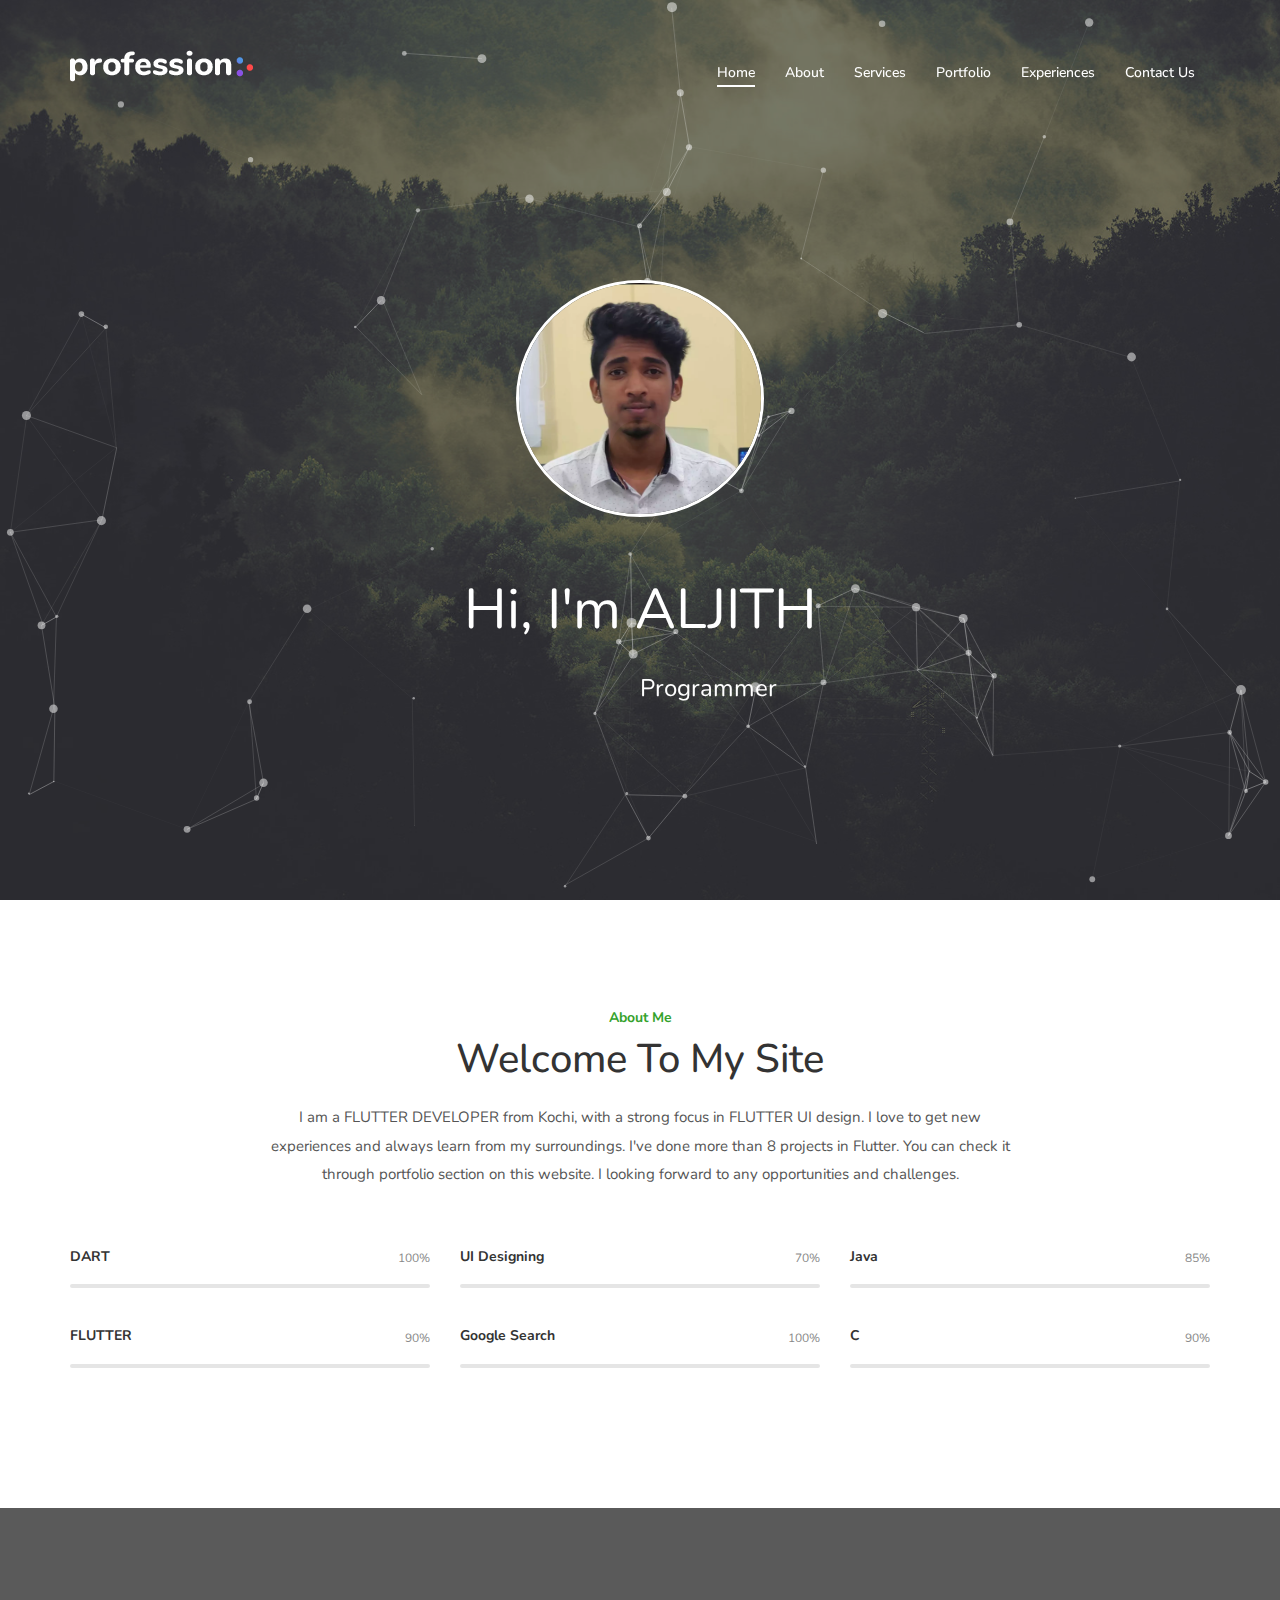
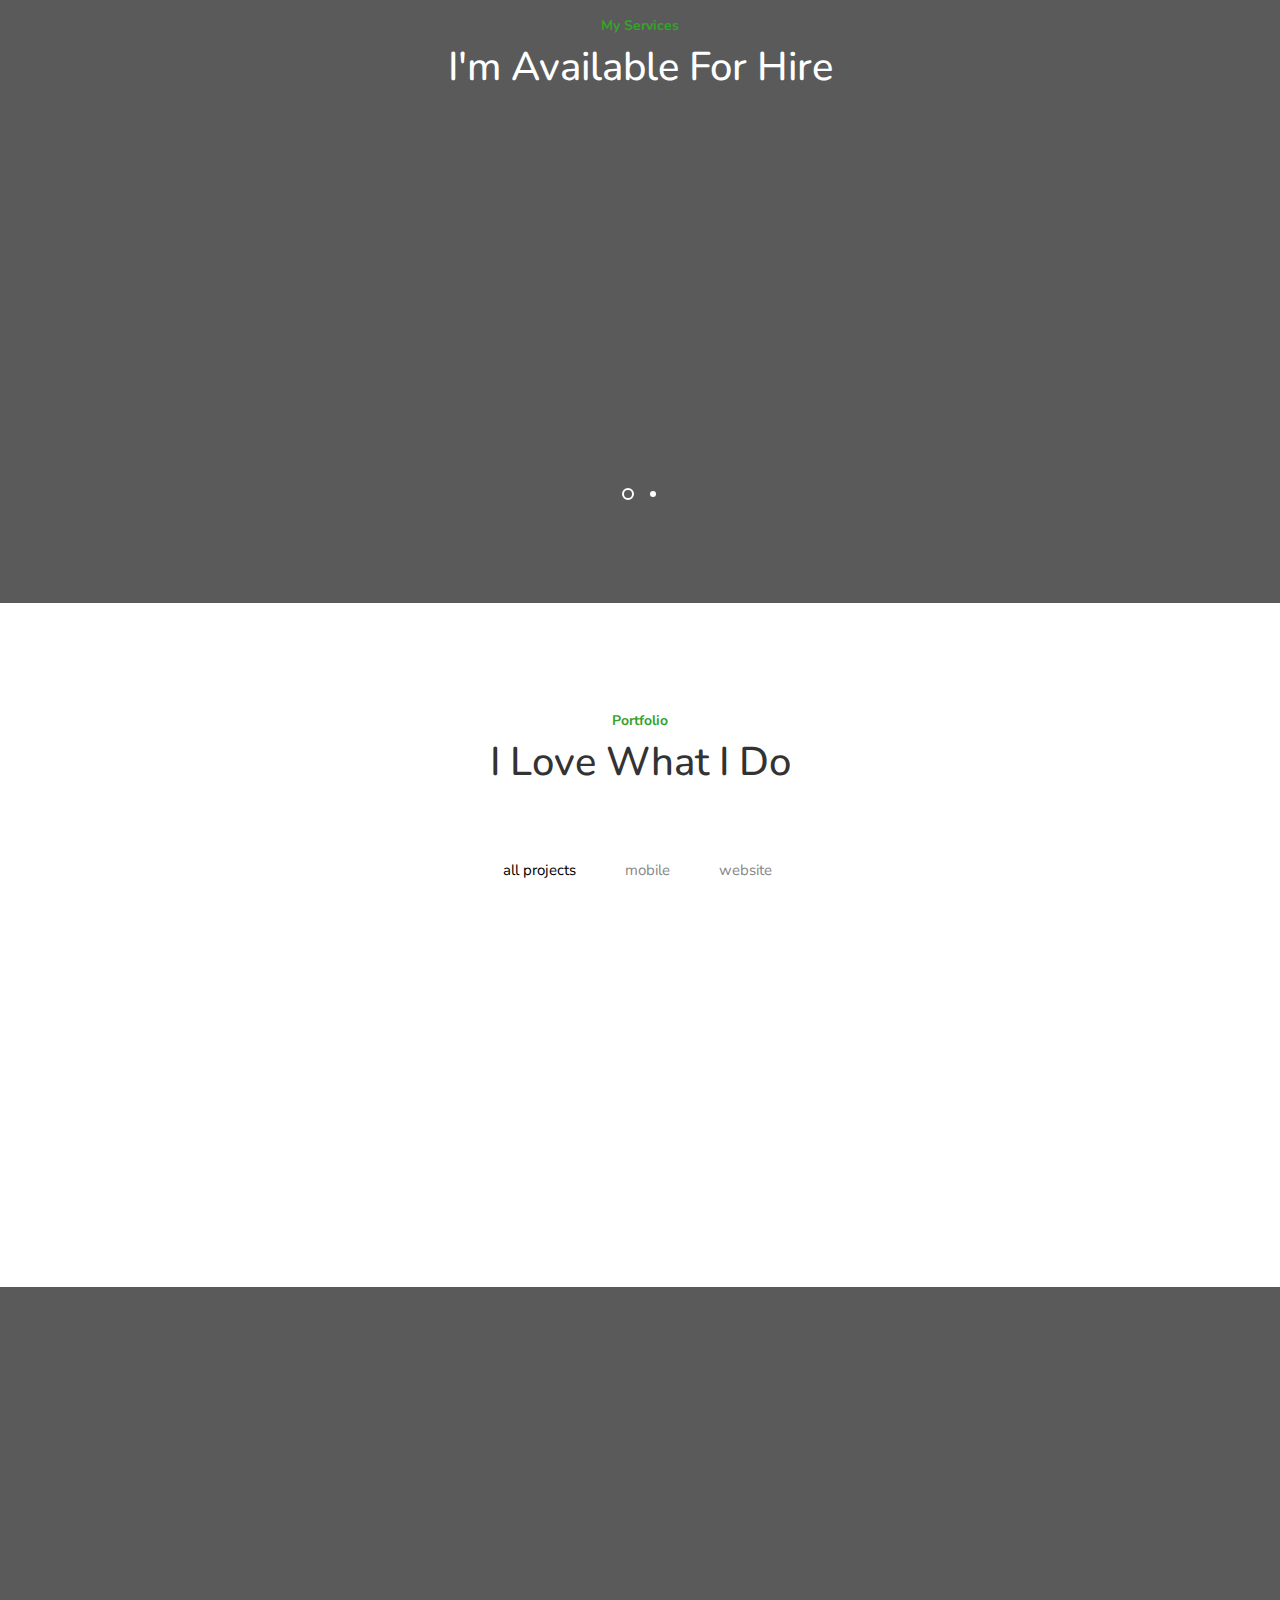
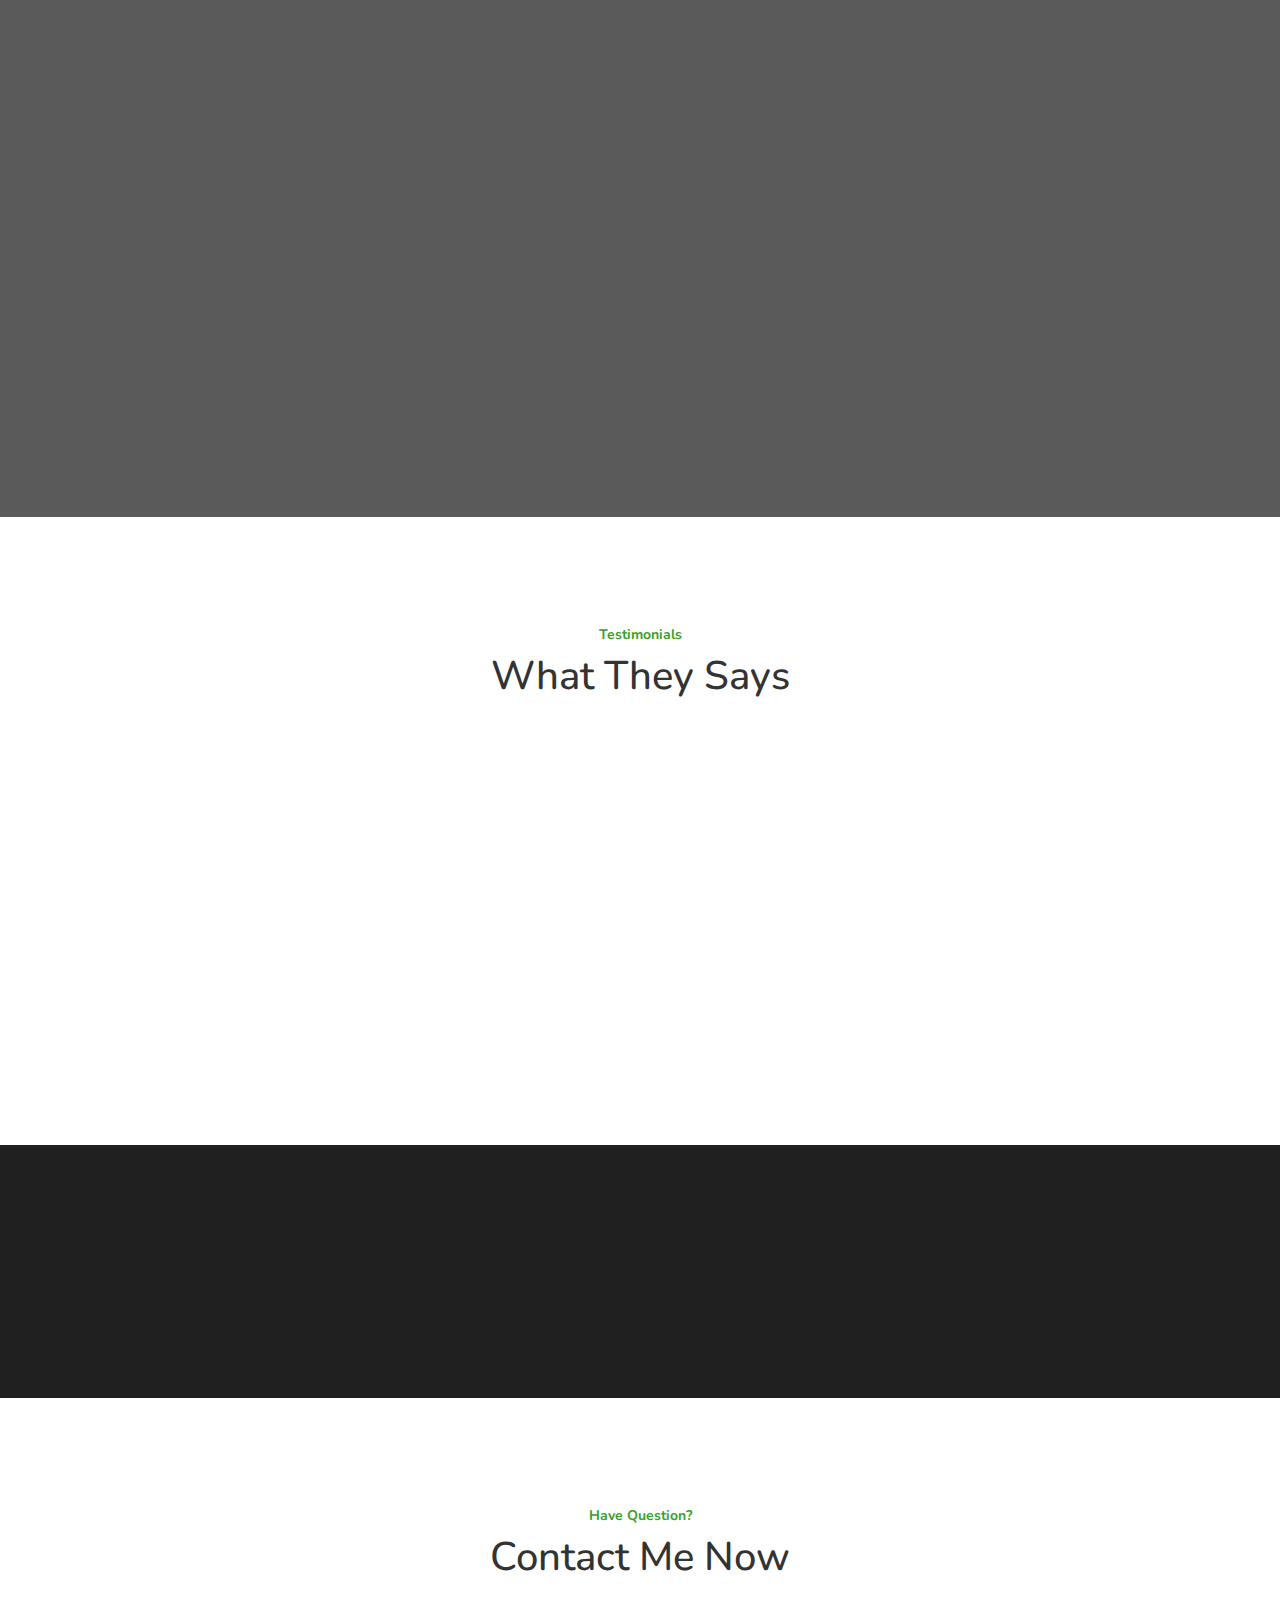
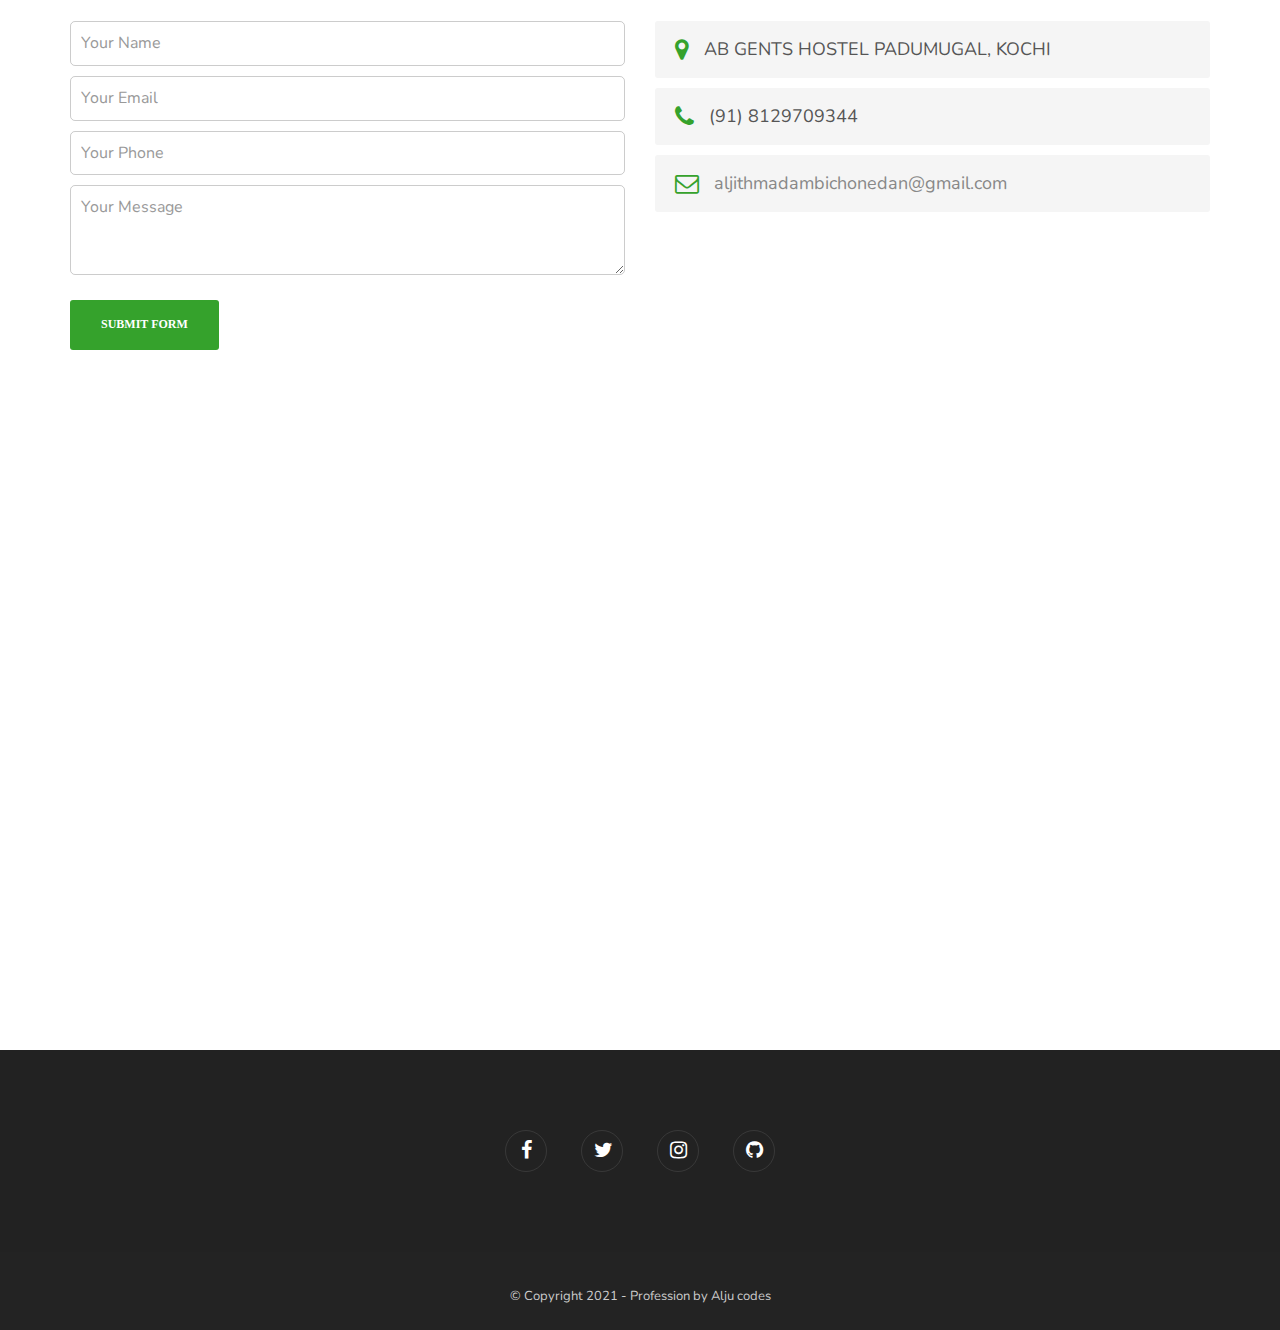
==== commit 320b68f4: "image changes to webp" ====
--- a/index.html
+++ b/index.html
@@ -91,7 +91,7 @@
                             <div class="row">
                                 <div class="col-md-8 col-md-offset-2">
                                     <div class="spacer-double"></div>
-                                    <img src="images/misc/pic-profile-1.jpg" style="    height: 237px;
+                                    <img src="images/misc/pic-profile-1.webp" style="    height: 237px;
                                     width: 248px;" class="img-profile img-circle" alt="">
                                     <div class="spacer-double"></div>
                                     <h1 class="big">Hi, I'm ALJITH</h1>
@@ -326,7 +326,7 @@
                                                     <span class="project-name">Personal expense tracker</span>
                                                 </span>
                                             </span>
-                                            <img src="images/portfolio/pf%20(1).jpg" alt="" />
+                                            <img src="images/portfolio/pf%20(1).webp" alt="" />
                                         </a>
                                     </div>
                                 </div>
@@ -335,13 +335,13 @@
                                 <!-- gallery item -->
                                 <div class="item photography gallery-item">
                                     <div class="picframe wow">
-                                        <a class="image" href="images/portfolio/pf%20(2).jpg">
+                                        <a class="image" href="images/portfolio/pf%20(2).webp">
                                             <span class="overlay">
                                                 <span class="pf_text">
-                                                    <span class="project-name">Project Name</span>
+                                                    <span class="project-name">contact me </span>
                                                 </span>
                                             </span>
-                                            <img src="images/portfolio/pf%20(2).jpg" alt="" />
+                                            <img src="images/portfolio/pf%20(2).webp" alt="" />
                                         </a>
                                     </div>
                                 </div>
@@ -350,13 +350,13 @@
                                 <!-- gallery item -->
                                 <div class="item illustration gallery-item">
                                     <div class="picframe wow">
-                                        <a class="image-popup" href="images/portfolio/pf%20(3).jpg">
+                                        <a class="image-popup" href="images/portfolio/pf%20(3).webp">
                                             <span class="overlay">
                                                 <span class="pf_text">
-                                                    <span class="project-name">Project Name</span>
+                                                    <span class="project-name">todo List</span>
                                                 </span>
                                             </span>
-                                            <img src="images/portfolio/pf%20(3).jpg" alt="" />
+                                            <img src="images/portfolio/pf%20(3).webp" alt="" />
                                         </a>
                                     </div>
                                 </div>
@@ -365,13 +365,13 @@
                                 <!-- gallery item -->
                                 <div class="item photography illustration mobile gallery-item">
                                     <div class="picframe wow">
-                                        <a class="image-popup" href="images/portfolio/pf%20(4).jpg">
+                                        <a class="image-popup" href="images/portfolio/pf%20(4).webp">
                                             <span class="overlay">
                                                 <span class="pf_text">
-                                                    <span class="project-name">Contact Me</span>
+                                                    <span class="project-name">Todo list</span>
                                                 </span>
                                             </span>
-                                            <img src="images/portfolio/pf%20(4).jpg" alt="" />
+                                            <img src="images/portfolio/pf%20(4).webp" alt="" />
                                         </a>
                                     </div>
                                 </div>
@@ -383,10 +383,10 @@
                                         <a class="image" href="https://github.com/AljuCodes/todo_with_sqflite">
                                             <span class="overlay">
                                                 <span class="pf_text">
-                                                    <span class="project-name">Todo List</span>
+                                                    <span class="project-name">contact me</span>
                                                 </span>
                                             </span>
-                                            <img src="images/portfolio/pf%20(5).jpg" alt="" />
+                                            <img src="images/portfolio/pf%20(5).webp" alt="" />
                                         </a>
                                     </div>
                                 </div>
@@ -401,7 +401,7 @@
                                                     <span class="project-name">Food Chooser</span>
                                                 </span>
                                             </span>
-                                            <img src="images/portfolio/pf%20(6).jpg" alt="" />
+                                            <img src="images/portfolio/pf%20(6).webp" alt="" />
                                         </a>
                                     </div>
                                 </div>
@@ -494,7 +494,8 @@
                                 <div class="de_testi opt-2">
                                     <blockquote>
                                         <div class="de_testi_by">
-                                            <img src="images/people/1.jpg" class="img-circle" alt="">
+                                            <img src="images/people/1.webp
+                                            " class="img-circle" alt="">
                                             <span>Miraas, django dev</span>
                                         </div>
                                         <p>"He is hard working , trustable friend and good programmer who reason with
@@ -507,7 +508,7 @@
                                 <div class="de_testi opt-2">
                                     <blockquote>
                                         <div class="de_testi_by">
-                                            <img src="images/people/2.jpg" class="img-circle" alt="">
+                                            <img src="images/people/2.webp" class="img-circle" alt="">
                                             <span>Lukman, Mern Dev</span>
                                         </div>
                                         <p>"His work is solid and profesional
@@ -519,7 +520,7 @@
                                 <div class="de_testi opt-2">
                                     <blockquote>
                                         <div class="de_testi_by">
-                                            <img src="images/people/3.jpg" class="img-circle" alt="">
+                                            <img src="images/people/3.webp" class="img-circle" alt="">
                                             <span>Arun, Flutter Dev</span>
                                         </div>
                                         <p>"Amazing person to work with
@@ -673,7 +674,25 @@
         </div>
     </div>
 
-
+    <script src="formscript.js"></script>
+
+    <!--[if lt IE 9]>
+	<script src="js/html5shiv.js"></script>
+	<![endif]-->
+
+    <!-- CSS Files
+    ================================================== -->
+    <link rel="stylesheet" href="css/bootstrap.css" type="text/css">
+    <link rel="stylesheet" href="css/animate.css" type="text/css">
+    <link rel="stylesheet" href="css/owl.carousel.css" type="text/css">
+    <link rel="stylesheet" href="css/magnific-popup.css" type="text/css">
+    <link rel="stylesheet" href="css/style.css" type="text/css">
+
+    <!-- background -->
+    <link rel="stylesheet" href="css/bg.css" type="text/css">
+
+    <!-- color scheme -->
+    <link rel="stylesheet" href="css/colors/scheme-5.css" type="text/css">
 
     <!-- Javascript Files
     ================================================== -->
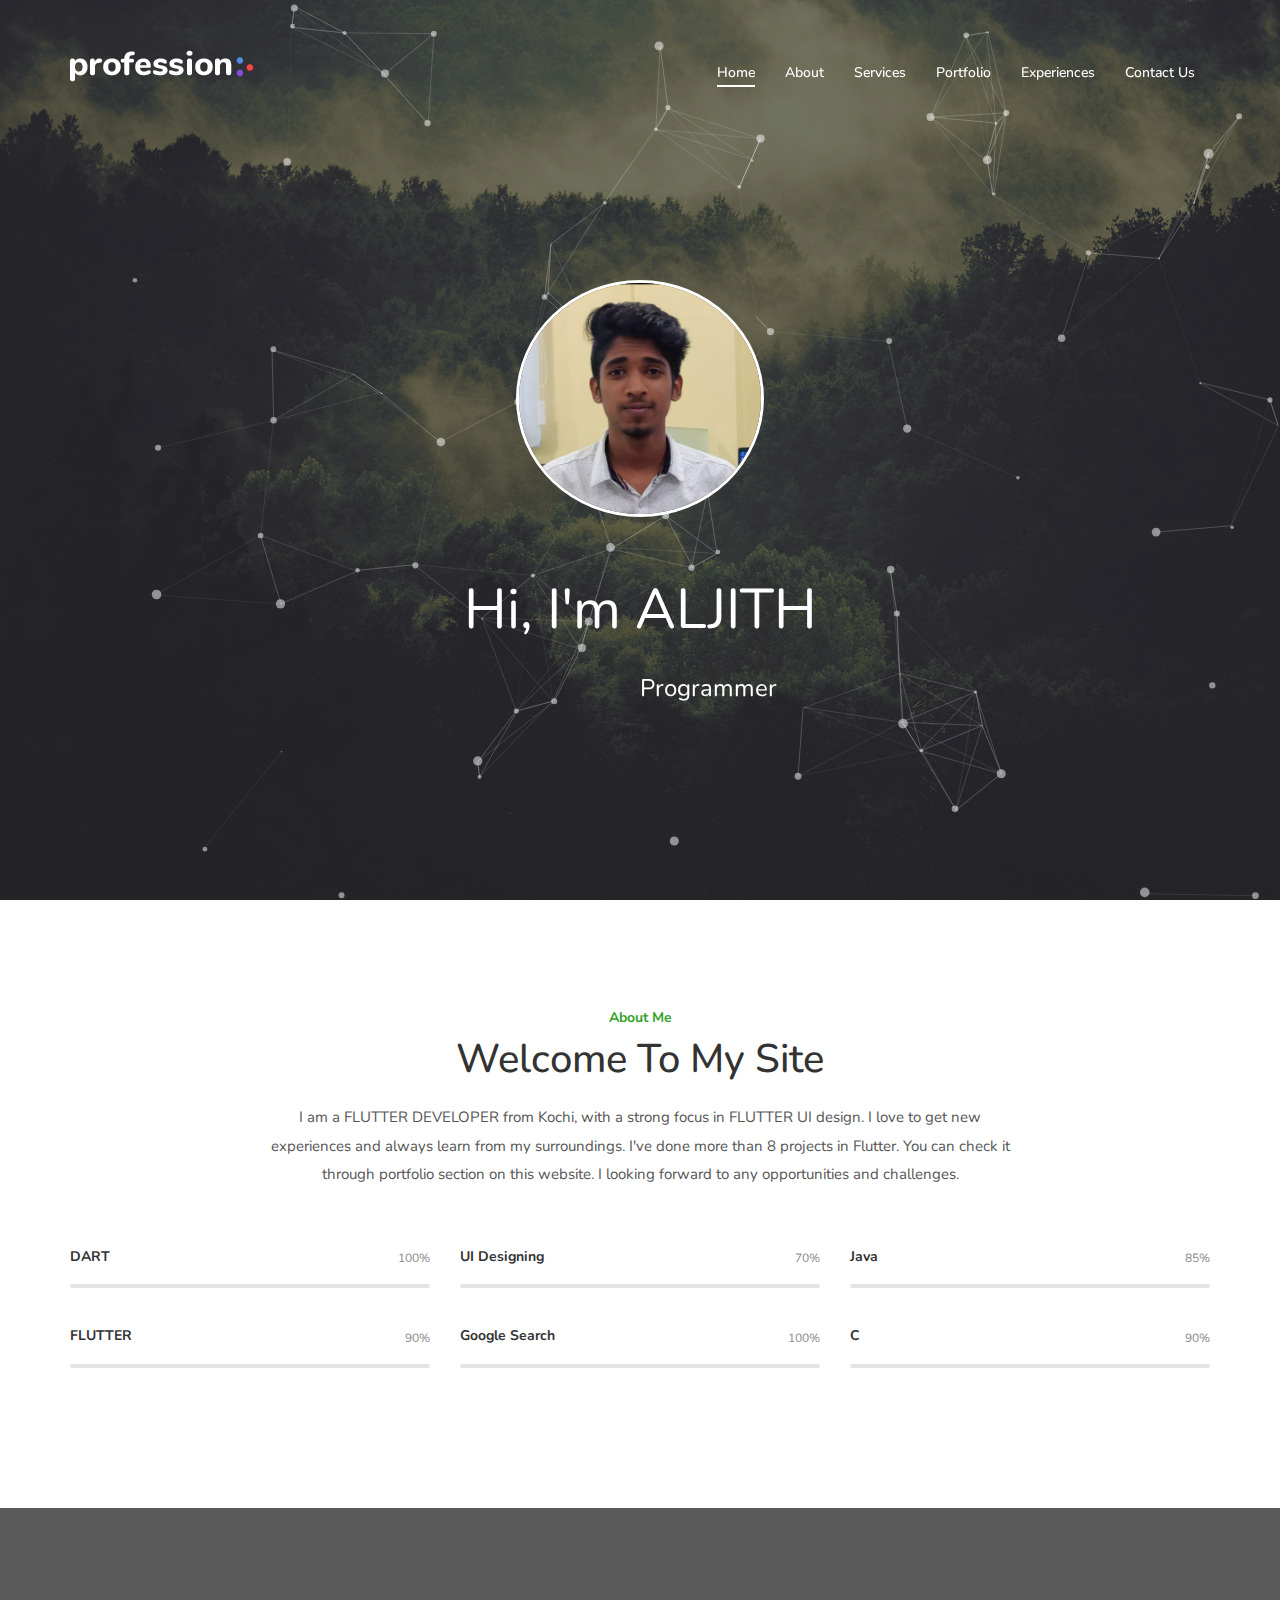
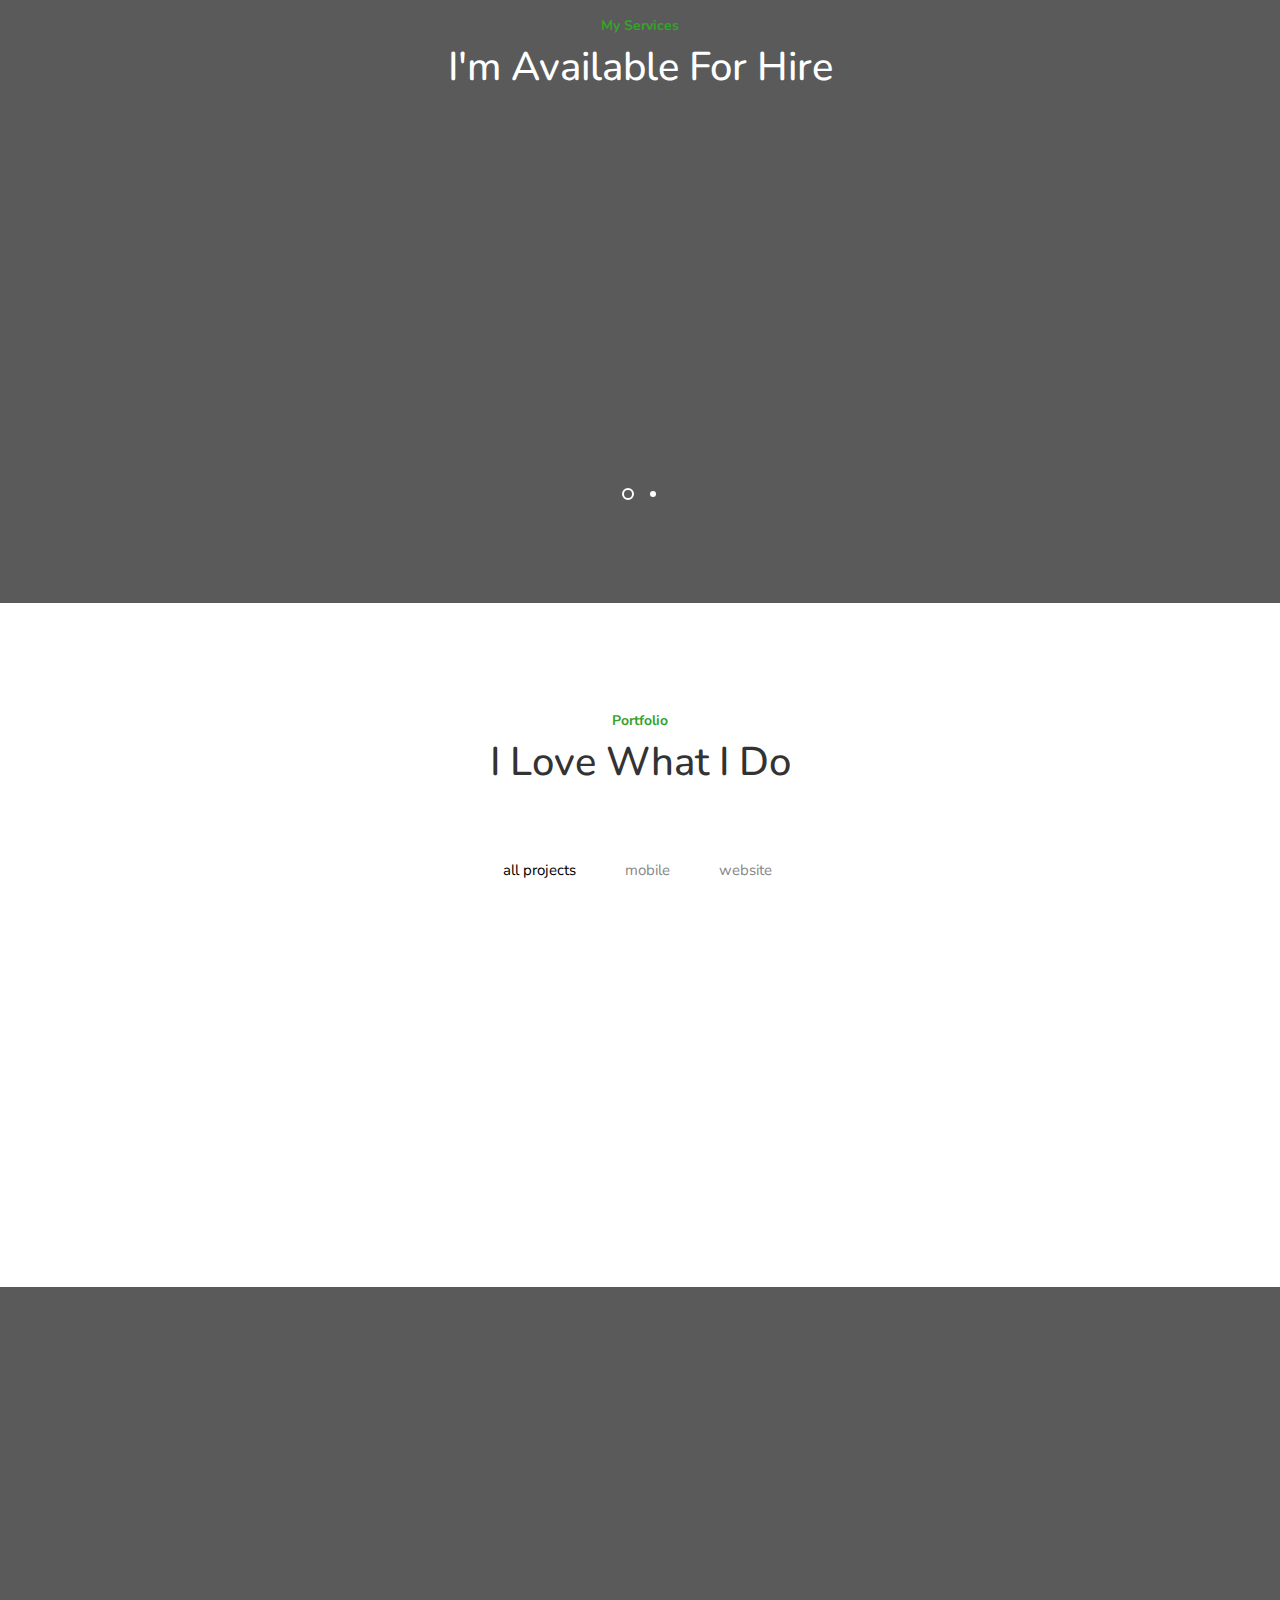
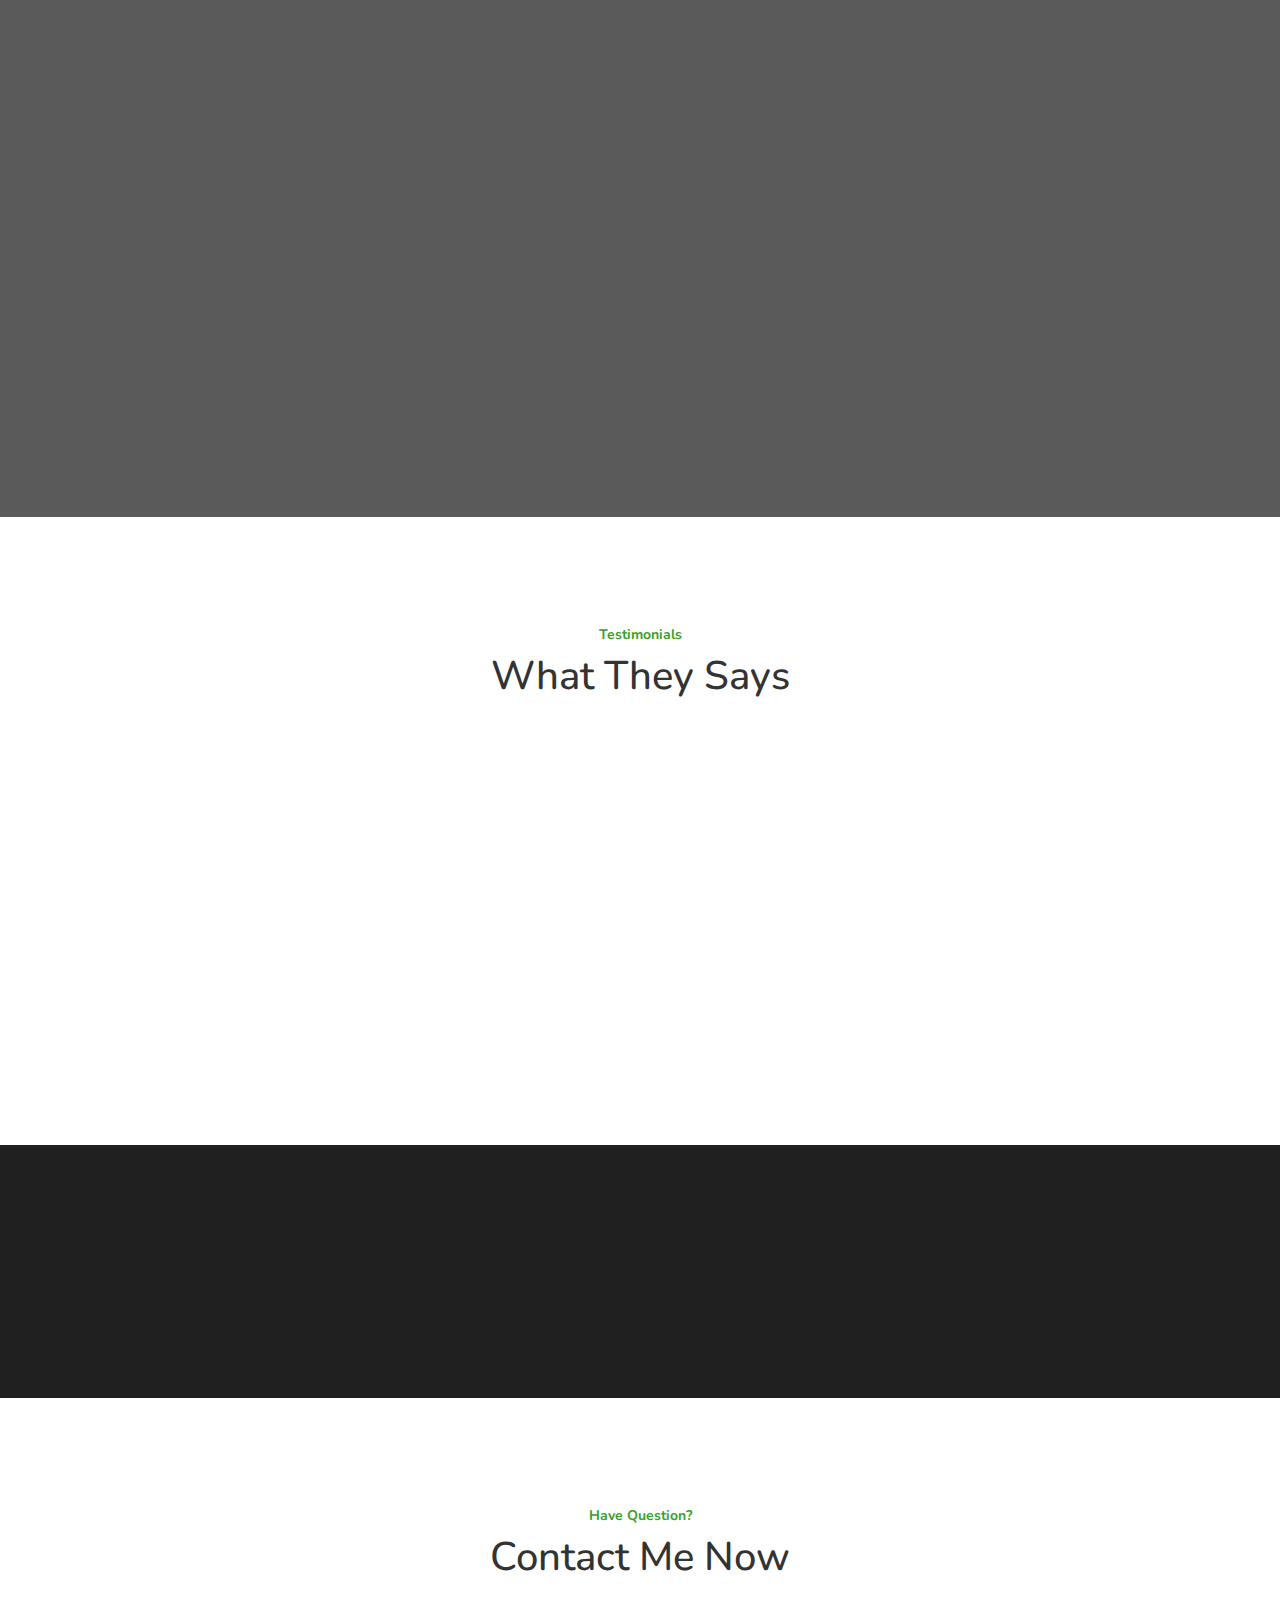
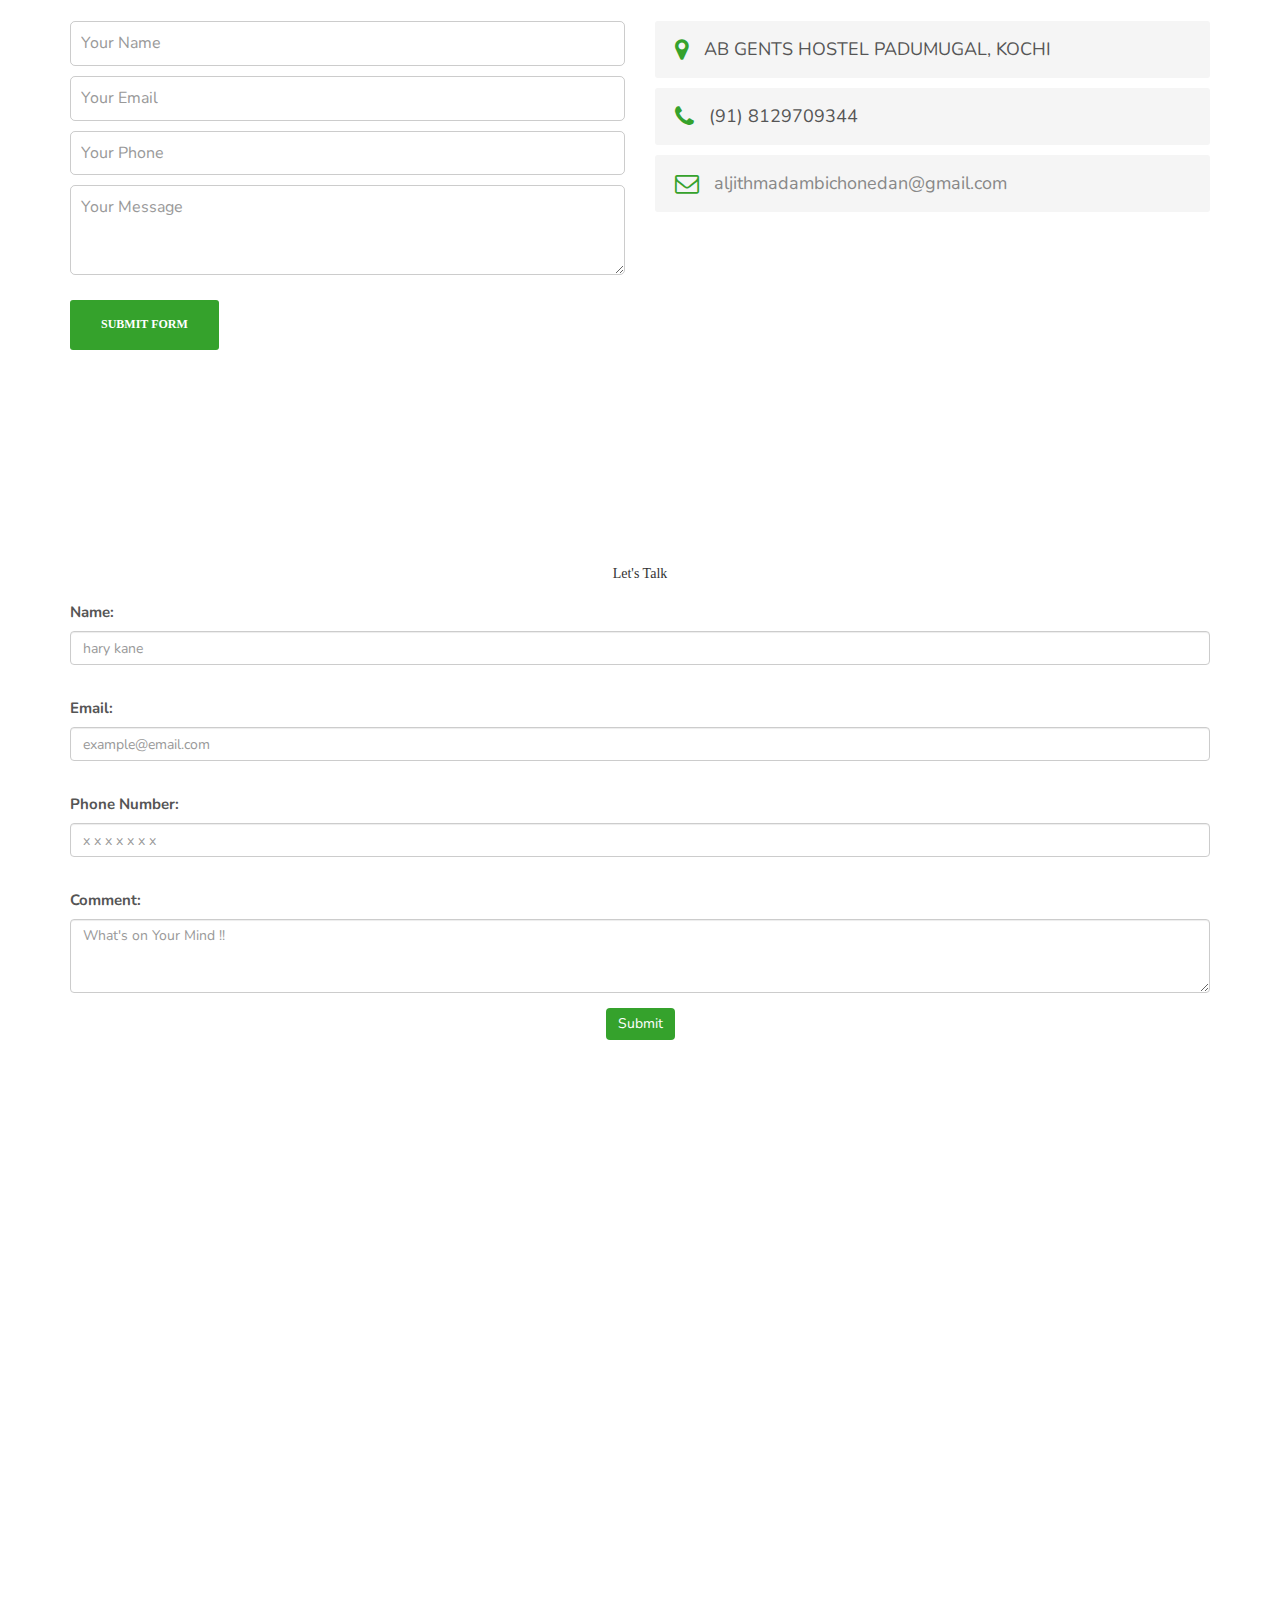
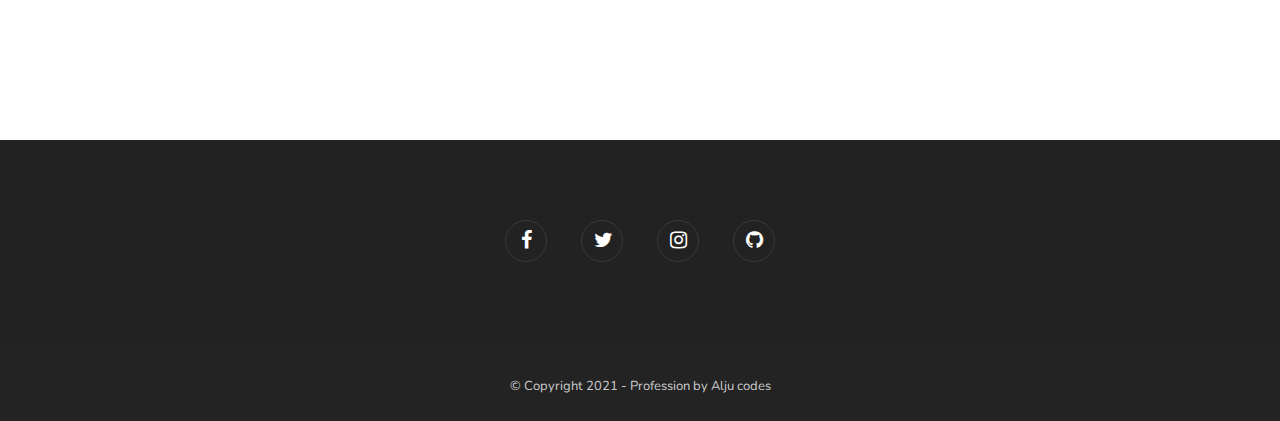
==== commit 6c627be6: "second commit" ====
--- a/index.html
+++ b/index.html
@@ -13,25 +13,7 @@
     <meta name="keywords"
         content="business, clean, contact form, corporate, cv, light, minimalist, modern, personal, personal profile, portfolio, resume, vcard, virtual card">
     <meta name="author" content="">
-    <script src="formscript.js"></script>
-
-    <!--[if lt IE 9]>
-	<script src="js/html5shiv.js"></script>
-	<![endif]-->
-
-    <!-- CSS Files
-    ================================================== -->
-    <link rel="stylesheet" href="css/bootstrap.css" type="text/css">
-    <link rel="stylesheet" href="css/animate.css" type="text/css">
-    <link rel="stylesheet" href="css/owl.carousel.css" type="text/css">
-    <link rel="stylesheet" href="css/magnific-popup.css" type="text/css">
-    <link rel="stylesheet" href="css/style.css" type="text/css">
-
-    <!-- background -->
-    <link rel="stylesheet" href="css/bg.css" type="text/css">
-
-    <!-- color scheme -->
-    <link rel="stylesheet" href="css/colors/scheme-5.css" type="text/css">
+   
 </head>
 
 <body id="homepage">
@@ -570,7 +552,7 @@
             </section>
             <!-- section close -->
             <!-- form -->
-            <!-- section begin -->
+             <!-- section begin -->
             <section id="section-contact" class="no-bg">
                 <div class="container">
                     <div class="row">
@@ -623,6 +605,46 @@
                 </div>
             </section>
 
+
+            <!-- ameen section -->
+            <section id="contact">
+                <div class="container">
+                  <h4 class="card-title text-center pb-4">Let's Talk </h4>
+                  <form id="submit-form" method="POST" action="" class="">
+                    <div class="form-group">
+            
+                      <label for="">Name:</label>
+                      <input type="text" class="form-control" id="name" name="name" placeholder="hary kane" required>
+                      <label style="display: none; color: red" for="name" id="err1">Enter Valid Name</label>
+            
+                      <br>
+                      <label for="emailinput">Email:</label>
+                      <input type="email" class="form-control" id="emailinput" name="email" placeholder="example@email.com"
+                        required>
+                      <label style="display: none; color: red" for="emailinput" id="err2">Enter Valid Email ID</label>
+                      <br>
+                      <label for="numberinput">Phone Number:</label>
+                      <input type="number" class="form-control" id="numberinput" name="number"
+                        placeholder="x x x x x x x" required>
+            
+                      <label style="display: none; color: red" for="numberinput" id="err3">Enter Valid Phone Number</label>
+                      <br>
+                      <label for="comment">Comment:</label>
+                      <textarea class="form-control" rows="3" name="message" id="Comment" placeholder="What's on Your Mind !!"></textarea>
+                      <label style="display: none; color: red" for="Comment" id="err4">Say Something !!</label>
+            
+                    </div>
+                    <label style="display: none; color: red" for="recived" id="recived">recived Successfully</label>
+            
+            
+            
+                    <center>
+                      <button id="submitbtn" type="submit" value="submit" class="btn btn-primary">Submit</button>
+                    </center>
+            
+                  </form>
+                </div>
+              </section>
             <!-- map -->
             <!-- section begin -->
             <section id="section-map" class="map-container no-top no-bottom" aria-label="map-container">
@@ -682,6 +704,7 @@
 
     <!-- CSS Files
     ================================================== -->
+   
     <link rel="stylesheet" href="css/bootstrap.css" type="text/css">
     <link rel="stylesheet" href="css/animate.css" type="text/css">
     <link rel="stylesheet" href="css/owl.carousel.css" type="text/css">
@@ -714,7 +737,25 @@
     <script src="js/particles.js"></script>
     <script src="js/app.js"></script>
     <script src="js/designesia.js"></script>
-
+    <script src="formscript.js"></script>
+
+    <!--[if lt IE 9]>
+	<script src="js/html5shiv.js"></script>
+	<![endif]-->
+    <script src="index.js"></script>
+    <!-- CSS Files
+    ================================================== -->
+    <link rel="stylesheet" href="css/bootstrap.css" type="text/css">
+    <link rel="stylesheet" href="css/animate.css" type="text/css">
+    <link rel="stylesheet" href="css/owl.carousel.css" type="text/css">
+    <link rel="stylesheet" href="css/magnific-popup.css" type="text/css">
+    <link rel="stylesheet" href="css/style.css" type="text/css">
+
+    <!-- background -->
+    <link rel="stylesheet" href="css/bg.css" type="text/css">
+
+    <!-- color scheme -->
+    <link rel="stylesheet" href="css/colors/scheme-5.css" type="text/css">
 </body>
 
 
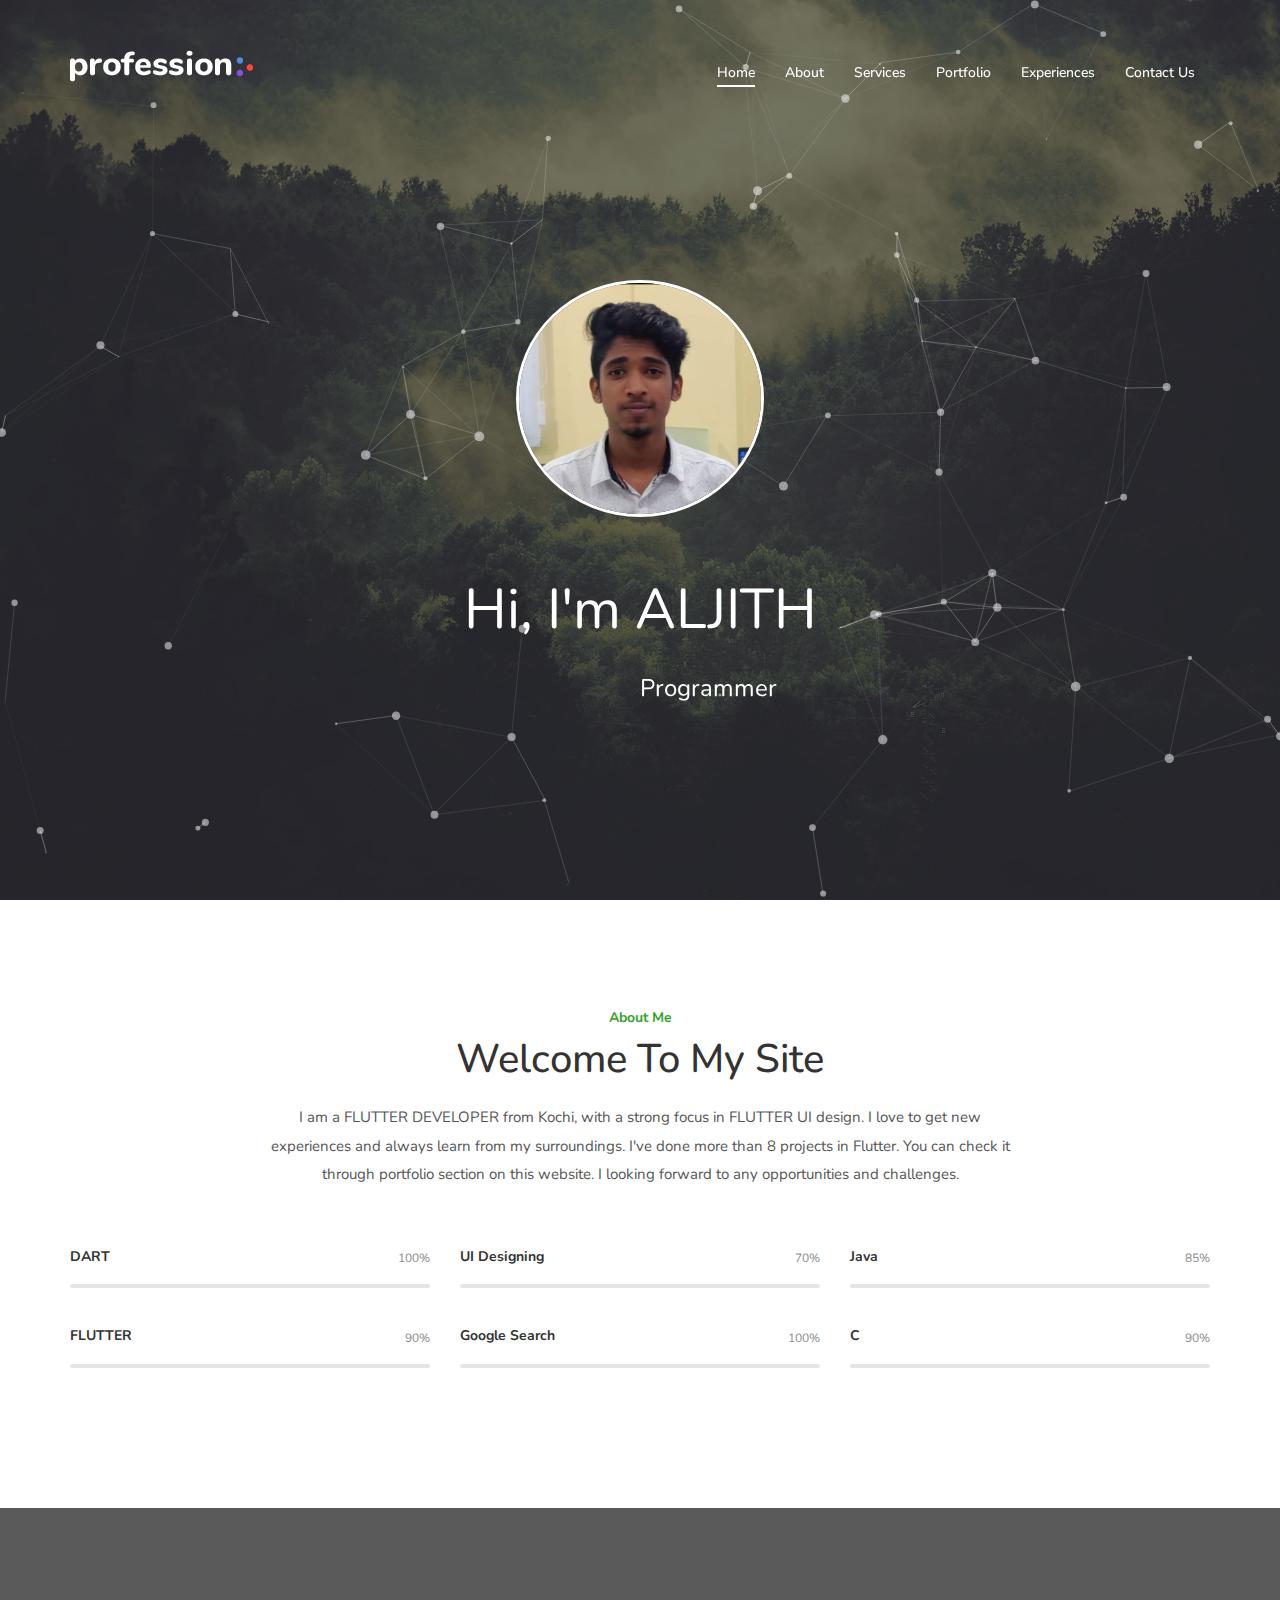
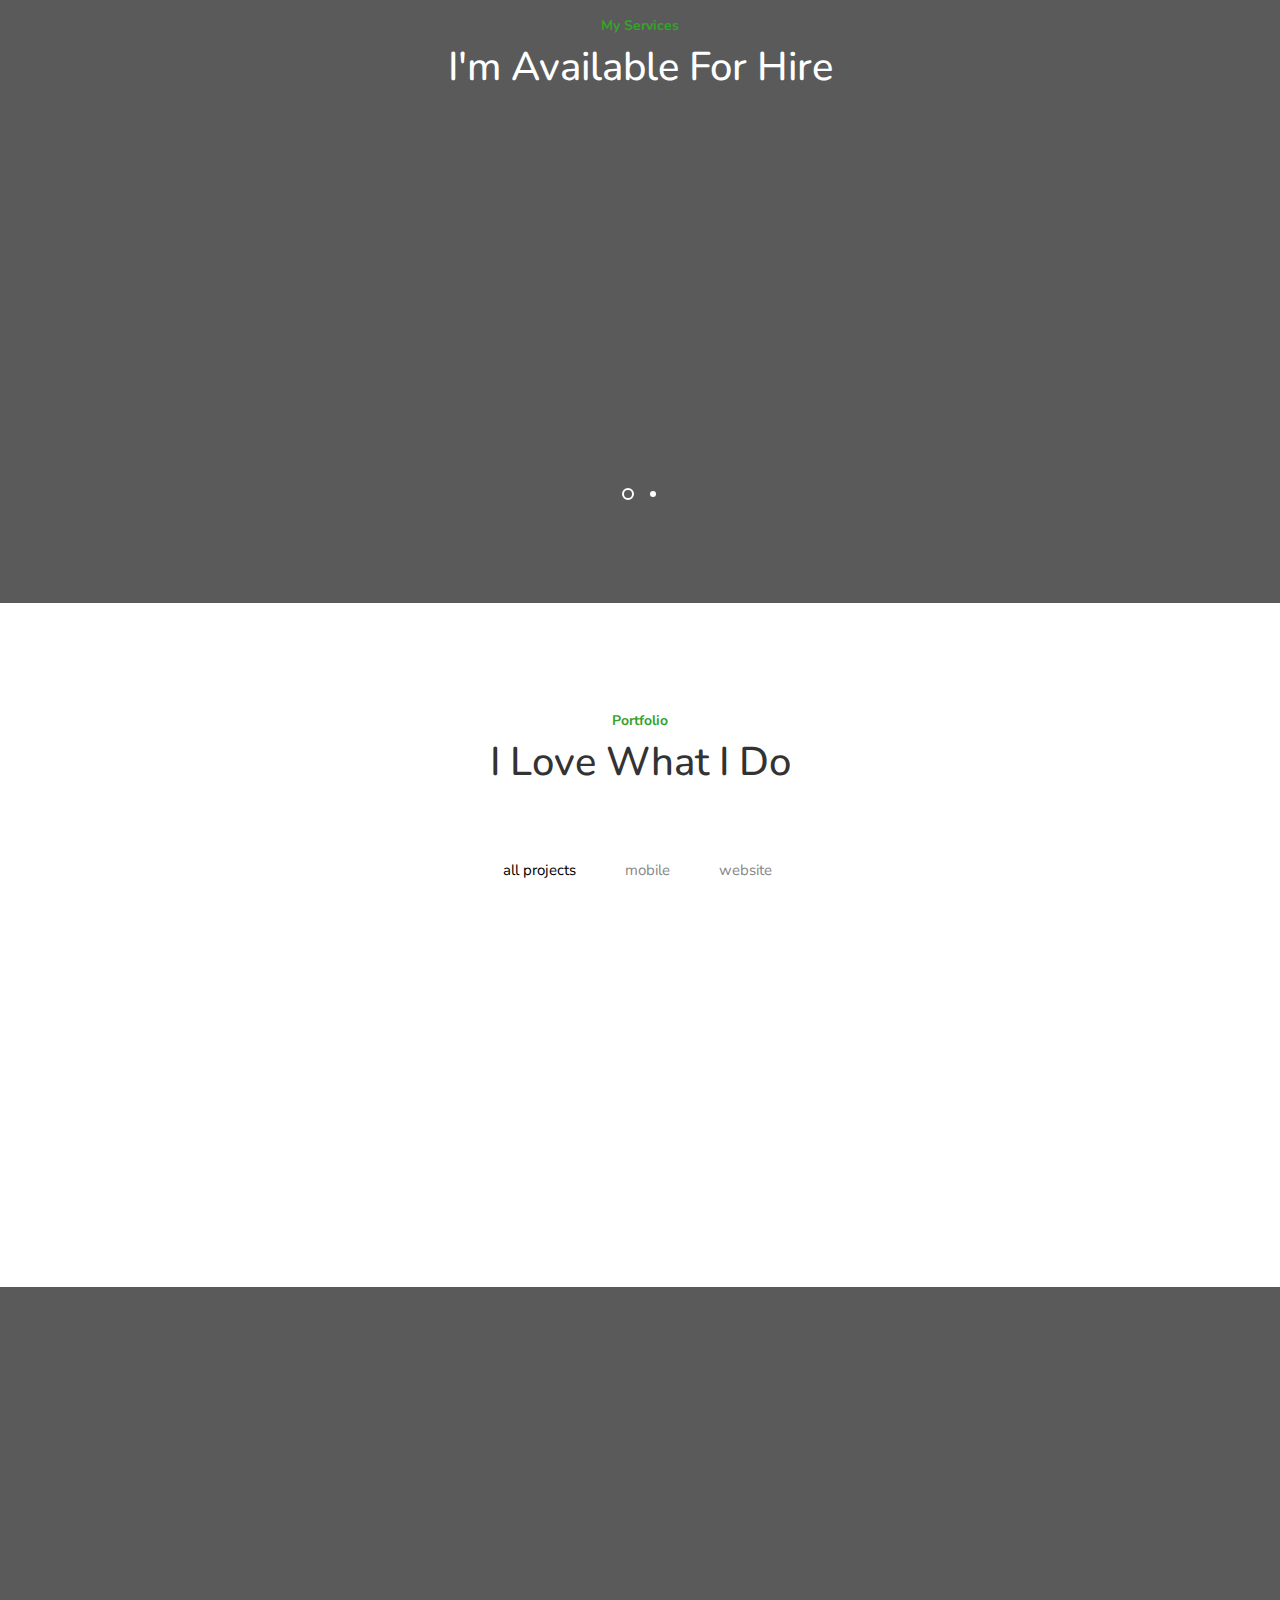
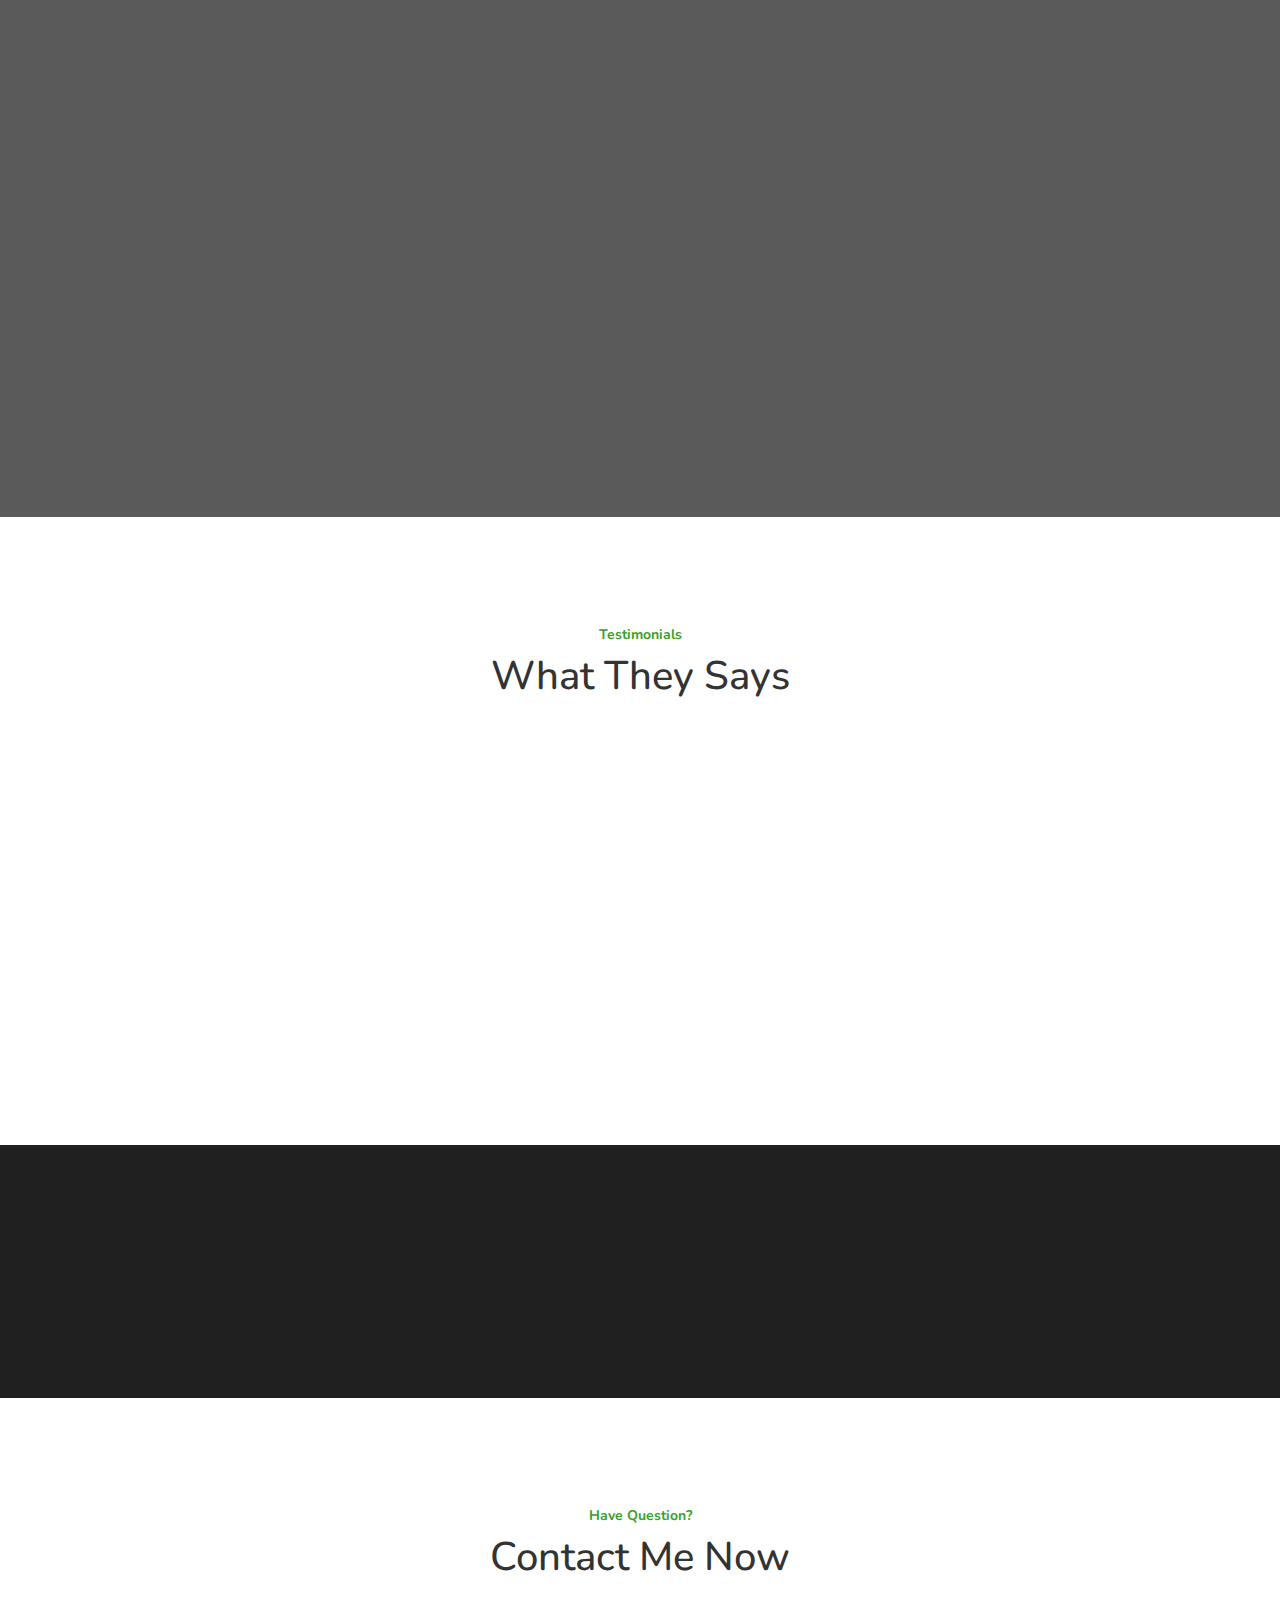
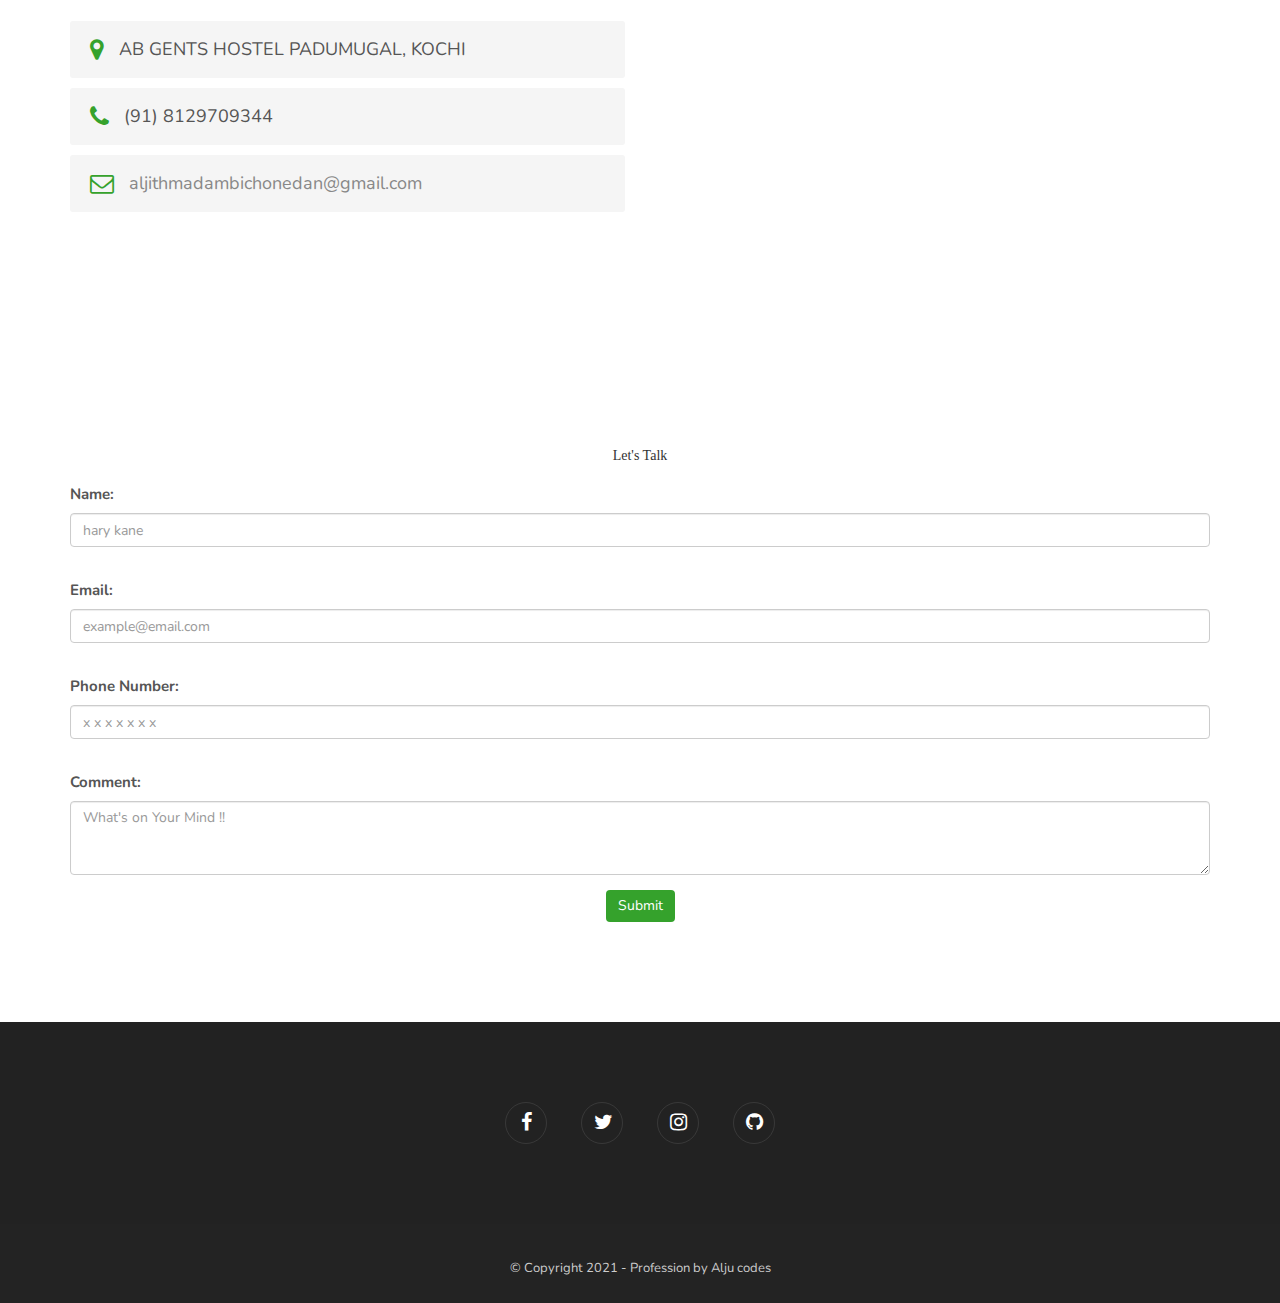
==== commit 1a231c6b: "skfhalsjk" ====
--- a/index.html
+++ b/index.html
@@ -12,6 +12,7 @@
     <meta name="description" content="Profession is Personal Portfolio Template">
     <meta name="keywords"
         content="business, clean, contact form, corporate, cv, light, minimalist, modern, personal, personal profile, portfolio, resume, vcard, virtual card">
+        <script src="https://ajax.googleapis.com/ajax/libs/jquery/3.5.1/jquery.min.js"></script>
     <meta name="author" content="">
    
 </head>
@@ -560,36 +561,6 @@
                             <h5><span class="id-color">Have Question?</span></h5>
                             <h2>Contact Me Now</h2>
                         </div>
-
-                        <div class="col-md-6">
-                                <form name="contactForm" id='contact_form' class="s3" method="post" action='https://www.designesia.com/themes/profession/email.php'>
-                                   
-                                        <div class="field-set">
-                                            <input type='text' name='name' id='name' class="form-control" placeholder="Your Name">
-                                        </div>
-
-                                        <div class="field-set">
-                                            <input type='text' name='email' id='email' class="form-control" placeholder="Your Email">
-                                        </div>
-
-                                        <div class="field-set">
-                                            <input type='text' name='phone' id='phone' class="form-control" placeholder="Your Phone">
-                                        </div>
-										
-                                        <div class="field-set">
-                                            <textarea name='message' id='message' class="form-control" placeholder="Your Message"></textarea>
-                                        </div>
-											
-										<div class="spacer-half"></div>
-										
-                                        <div id='submit'>
-                                            <input type='submit' id='send_message' value='Submit Form' class="btn btn-custom color-2">
-                                        </div>
-                                        <div id='mail_success' class='success'>Your message has been sent successfully.</div>
-                                        <div id='mail_fail' class='error'>Sorry, error occured this time sending your message.</div>
-                                   
-                                </form>
-                            </div>
 						
                             <div class="col-md-6">
                                 <address>
@@ -605,6 +576,8 @@
                 </div>
             </section>
 
+
+      
 
             <!-- ameen section -->
             <section id="contact">
@@ -645,14 +618,7 @@
                   </form>
                 </div>
               </section>
-            <!-- map -->
-            <!-- section begin -->
-            <section id="section-map" class="map-container no-top no-bottom" aria-label="map-container">
-                <iframe
-                    src="https://www.google.com/maps/embed?pb=!1m18!1m12!1m3!1d1168.1238047549402!2d76.33618632071506!3d10.009914101108897!2m3!1f0!2f0!3f0!3m2!1i1024!2i768!4f13.1!3m3!1m2!1s0x3b080cf248d91115%3A0xbb89ce2570903b1f!2sAB%20Gents%20Hostel!5e0!3m2!1sen!2sin!4v1640758888763!5m2!1sen!2sin"
-                    width="600" height="450" style="border:0;" allowfullscreen="" loading="lazy"></iframe>
-            </section>
-            <!-- section close -->
+
 
 
         </div>
@@ -756,9 +722,28 @@
 
     <!-- color scheme -->
     <link rel="stylesheet" href="css/colors/scheme-5.css" type="text/css">
+
+<!-- ================================================ -->
+<script>
+    $("#submit-form").submit((e)=>{
+        e.preventDefault()
+        $.ajax({
+            url:"https://script.google.com/macros/s/AKfycbxDj9vPB0i2QBy3KzVEjo6kAui7MVdpKQrrl8nV6_kZOHTDciwAhVXqGDIQcDjHYnCL/exec",
+            data:$("#submit-form").serialize(),
+            method:"POST",
+            success:function (response){
+                alert("Form submitted successfully")
+                window.location.reload()
+                //window.location.href="https://google.com"
+            },
+            error:function (err){
+                alert("Something Error")
+
+            }
+        })
+    })
+</script>
 </body>
 
 
-<!-- Mirrored from www.designesia.com/themes/profession/index-2-particle.html by HTTrack Website Copier/3.x [XR&CO'2014], Wed, 29 Dec 2021 04:42:29 GMT -->
-
 </html>--- a/css/bg.css
+++ b/css/bg.css
@@ -11,7 +11,7 @@
 
 /* background settings for section */
 #section-hero {background:url(../images/background/1.jpg) fixed;}
-#section-hero-2 {background:url(../images/background/5.jpg) fixed;}
+#section-hero-2 {background:url(../images/background/5.webp) fixed;}
 #section-hero-3 {background:url(../images/background/6.jpg) fixed;}
 #section-hero-4 {background:url(../images/background/7.jpg) fixed;}
 #section-hero-5 {background:url(../images/background/8.jpg) fixed;}
@@ -20,8 +20,8 @@
 #section-services {background:url(../images/background/2.jpg) fixed;}
 #section-experiences {background:url(../images/background/3.jpg) fixed;}
 #section-contact {background:url(../images/background/4.jpg) fixed;}
-#section-services.index-2 {background:url(../images/background/5a.jpg) fixed;}
-#section-experiences.index-2 {background:url(../images/background/5b.jpg) fixed;}
+#section-services.index-2 {background:url(../images/background/5a.webp) fixed;}
+#section-experiences.index-2 {background:url(../images/background/5b.webp) fixed;}
 #section-services.index-4 {background:url(../images/background/6a.jpg) fixed;}
 #section-experiences.index-4 {background:url(../images/background/6b.jpg) fixed;}
 #section-testimonial.index-4 {background:url(../images/background/6c.jpg) fixed;}
@@ -40,7 +40,7 @@
 
 	margin-top: 100rem;
 }
-section{align-items: ;-moz-background-size: cover;-webkit-background-size: cover;-o-background-size: cover;background-size: cover;background-position:center center;background-attachment:fixed;}
+section{align-items: center;-moz-background-size: cover;-webkit-background-size: cover;-o-background-size: cover;background-size: cover;background-position:center center;background-attachment:fixed;}
 
 /* media query */
 @media only screen and (max-width: 767px) {
--- a/css/bg.css
+++ b/css/bg.css
@@ -11,7 +11,7 @@
 
 /* background settings for section */
 #section-hero {background:url(../images/background/1.jpg) fixed;}
-#section-hero-2 {background:url(../images/background/5.jpg) fixed;}
+#section-hero-2 {background:url(../images/background/5.webp) fixed;}
 #section-hero-3 {background:url(../images/background/6.jpg) fixed;}
 #section-hero-4 {background:url(../images/background/7.jpg) fixed;}
 #section-hero-5 {background:url(../images/background/8.jpg) fixed;}
@@ -20,8 +20,8 @@
 #section-services {background:url(../images/background/2.jpg) fixed;}
 #section-experiences {background:url(../images/background/3.jpg) fixed;}
 #section-contact {background:url(../images/background/4.jpg) fixed;}
-#section-services.index-2 {background:url(../images/background/5a.jpg) fixed;}
-#section-experiences.index-2 {background:url(../images/background/5b.jpg) fixed;}
+#section-services.index-2 {background:url(../images/background/5a.webp) fixed;}
+#section-experiences.index-2 {background:url(../images/background/5b.webp) fixed;}
 #section-services.index-4 {background:url(../images/background/6a.jpg) fixed;}
 #section-experiences.index-4 {background:url(../images/background/6b.jpg) fixed;}
 #section-testimonial.index-4 {background:url(../images/background/6c.jpg) fixed;}
@@ -40,7 +40,7 @@
 
 	margin-top: 100rem;
 }
-section{align-items: ;-moz-background-size: cover;-webkit-background-size: cover;-o-background-size: cover;background-size: cover;background-position:center center;background-attachment:fixed;}
+section{align-items: center;-moz-background-size: cover;-webkit-background-size: cover;-o-background-size: cover;background-size: cover;background-position:center center;background-attachment:fixed;}
 
 /* media query */
 @media only screen and (max-width: 767px) {
